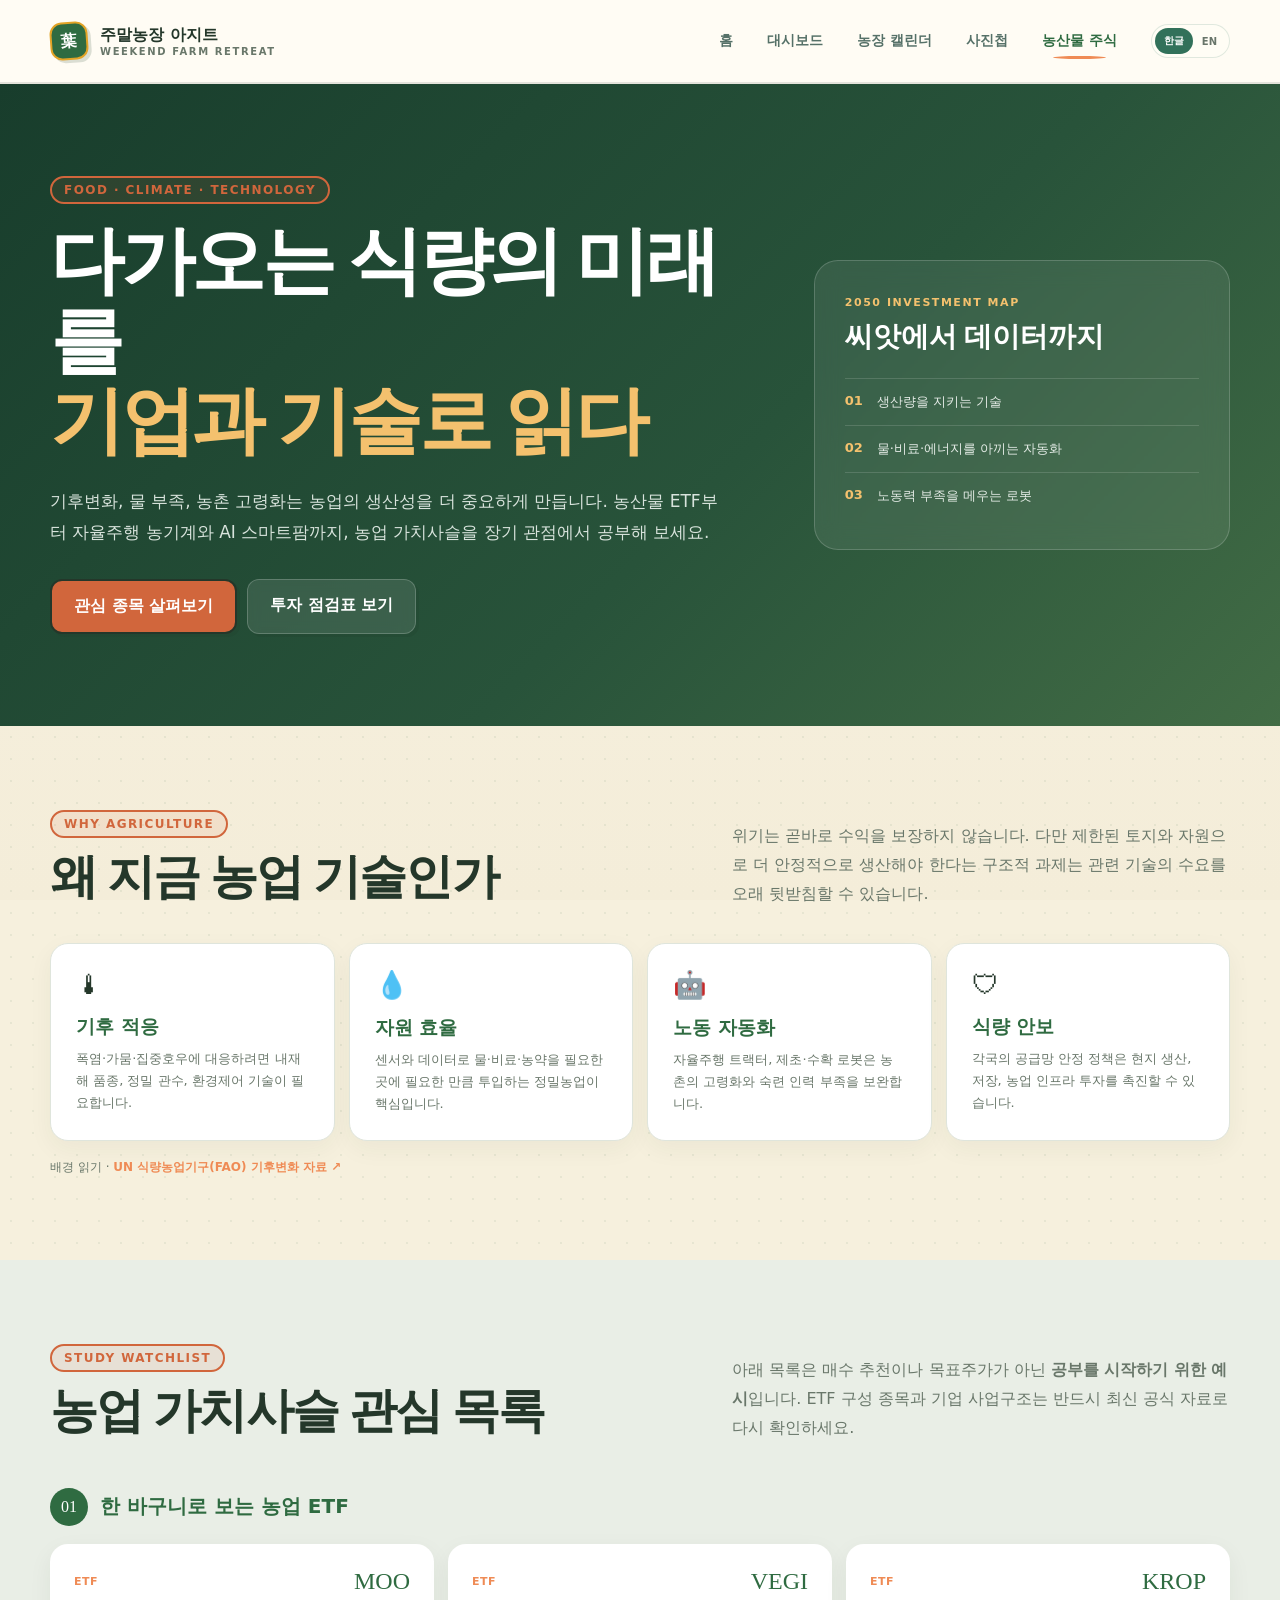
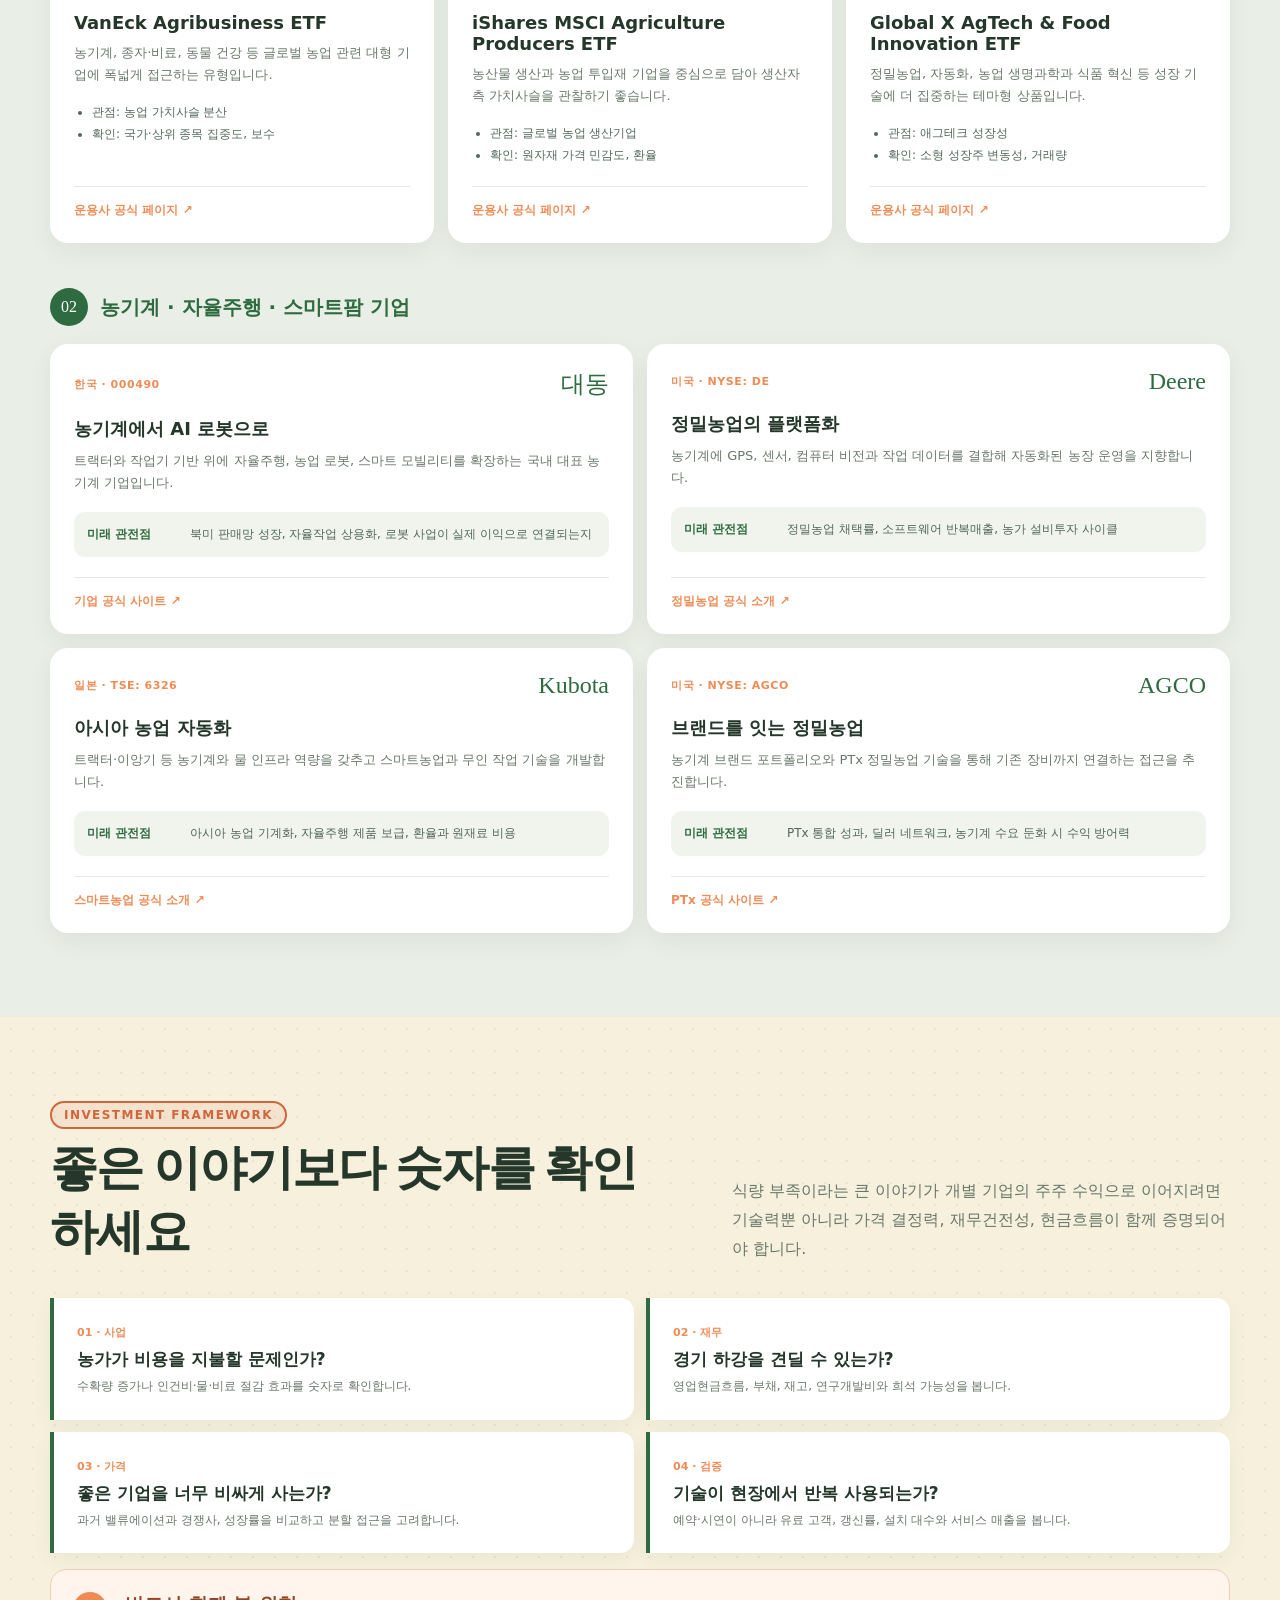
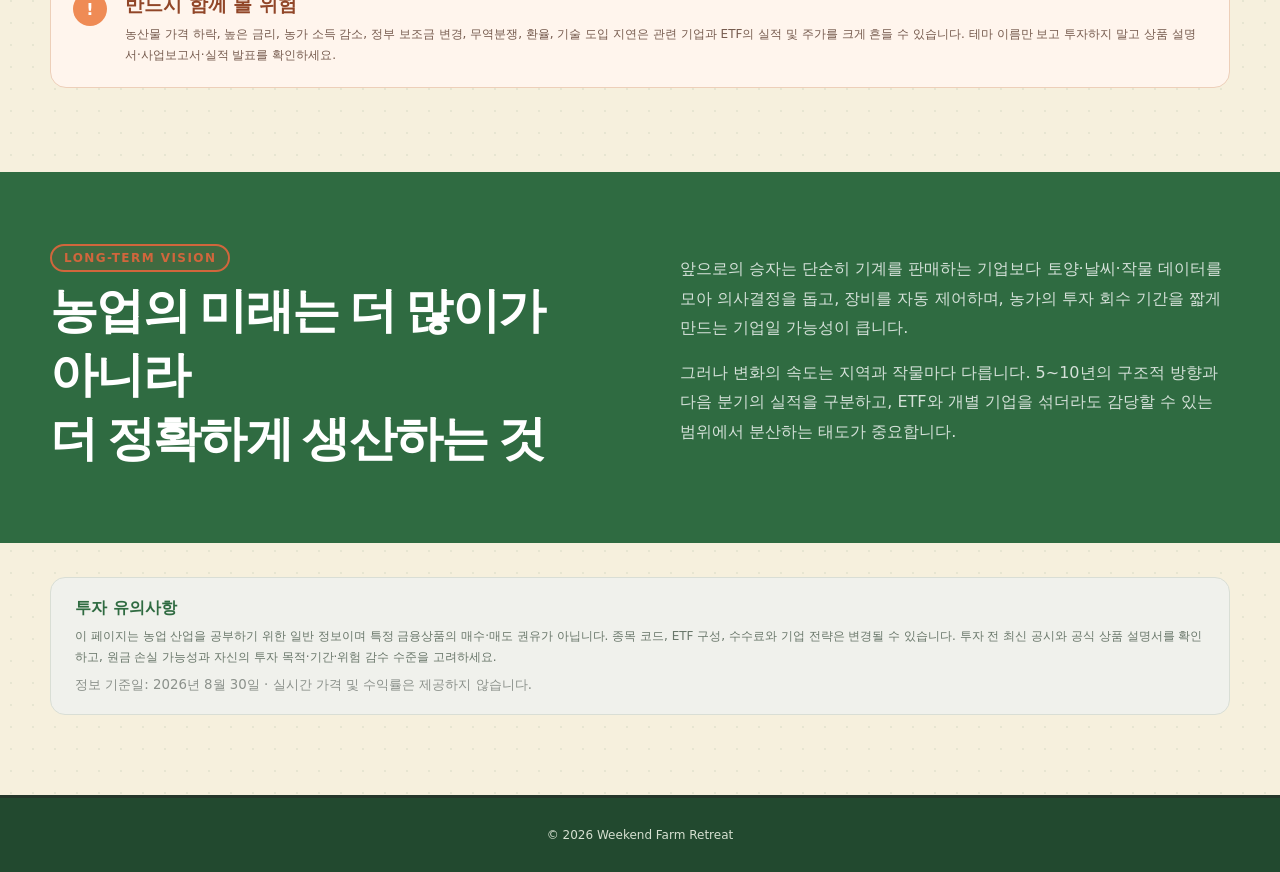
==== docs/agri-stocks.html @ 92da1fcd "Add agricultural investment guide" ====
<!doctype html>
<html lang="ko">
<head>
  <meta charset="utf-8">
  <meta name="viewport" content="width=device-width, initial-scale=1">
  <title>농산물 주식 | 주말농장 아지트</title>
  <meta name="description" content="기후위기와 식량안보 시대의 농업 ETF, 농기계, AI 스마트팜 기업을 공부하는 장기 투자 안내서">
  <link rel="stylesheet" href="styles.css">
</head>
<body>
  <header class="site-header">
    <nav class="nav shell" aria-label="주요 메뉴">
      <a class="brand" href="index.html"><i class="brand-mark">葉</i><span>주말농장 아지트<small>WEEKEND FARM RETREAT</small></span></a>
      <div class="links">
        <a href="index.html" data-i18n="home">홈</a>
        <a href="dashboard.html" data-i18n="dashboard">대시보드</a>
        <a href="calendar.html" data-i18n="calendar">농장 캘린더</a>
        <a href="gallery.html" data-i18n="gallery">사진첩</a>
        <a class="active" href="agri-stocks.html" data-i18n="agriStocks">농산물 주식</a>
        <div class="language-toggle" aria-label="언어 선택"><button type="button" data-lang="ko">한글</button><button type="button" data-lang="en">EN</button></div>
      </div>
    </nav>
  </header>

  <main class="agri-stocks-main">
    <section class="agri-hero">
      <div class="shell agri-hero-grid">
        <div>
          <span class="eyebrow">FOOD · CLIMATE · TECHNOLOGY</span>
          <h1>다가오는 식량의 미래를<br><em>기업과 기술로 읽다</em></h1>
          <p>기후변화, 물 부족, 농촌 고령화는 농업의 생산성을 더 중요하게 만듭니다. 농산물 ETF부터 자율주행 농기계와 AI 스마트팜까지, 농업 가치사슬을 장기 관점에서 공부해 보세요.</p>
          <div class="agri-hero-actions"><a class="btn btn-primary" href="#watchlist">관심 종목 살펴보기</a><a class="btn btn-secondary" href="#framework">투자 점검표 보기</a></div>
        </div>
        <aside class="agri-thesis" aria-label="농업 투자 핵심 관점">
          <span>2050 INVESTMENT MAP</span>
          <strong>씨앗에서 데이터까지</strong>
          <ol><li><b>01</b> 생산량을 지키는 기술</li><li><b>02</b> 물·비료·에너지를 아끼는 자동화</li><li><b>03</b> 노동력 부족을 메우는 로봇</li></ol>
        </aside>
      </div>
    </section>

    <section class="shell agri-section" aria-labelledby="whyAgri">
      <div class="agri-section-head"><div><span class="eyebrow">WHY AGRICULTURE</span><h2 id="whyAgri">왜 지금 농업 기술인가</h2></div><p>위기는 곧바로 수익을 보장하지 않습니다. 다만 제한된 토지와 자원으로 더 안정적으로 생산해야 한다는 구조적 과제는 관련 기술의 수요를 오래 뒷받침할 수 있습니다.</p></div>
      <div class="agri-driver-grid">
        <article><span>🌡</span><h3>기후 적응</h3><p>폭염·가뭄·집중호우에 대응하려면 내재해 품종, 정밀 관수, 환경제어 기술이 필요합니다.</p></article>
        <article><span>💧</span><h3>자원 효율</h3><p>센서와 데이터로 물·비료·농약을 필요한 곳에 필요한 만큼 투입하는 정밀농업이 핵심입니다.</p></article>
        <article><span>🤖</span><h3>노동 자동화</h3><p>자율주행 트랙터, 제초·수확 로봇은 농촌의 고령화와 숙련 인력 부족을 보완합니다.</p></article>
        <article><span>🛡</span><h3>식량 안보</h3><p>각국의 공급망 안정 정책은 현지 생산, 저장, 농업 인프라 투자를 촉진할 수 있습니다.</p></article>
      </div>
      <p class="agri-source-note">배경 읽기 · <a href="https://www.fao.org/climate-change/en" target="_blank" rel="noopener noreferrer">UN 식량농업기구(FAO) 기후변화 자료 ↗</a></p>
    </section>

    <section id="watchlist" class="agri-watchlist">
      <div class="shell agri-section">
        <div class="agri-section-head"><div><span class="eyebrow">STUDY WATCHLIST</span><h2>농업 가치사슬 관심 목록</h2></div><p>아래 목록은 매수 추천이나 목표주가가 아닌 <b>공부를 시작하기 위한 예시</b>입니다. ETF 구성 종목과 기업 사업구조는 반드시 최신 공식 자료로 다시 확인하세요.</p></div>

        <h3 class="watchlist-label"><span>01</span> 한 바구니로 보는 농업 ETF</h3>
        <div class="investment-grid etf-grid">
          <article class="investment-card">
            <header><span>ETF</span><b>MOO</b></header><h4>VanEck Agribusiness ETF</h4><p>농기계, 종자·비료, 동물 건강 등 글로벌 농업 관련 대형 기업에 폭넓게 접근하는 유형입니다.</p><ul><li>관점: 농업 가치사슬 분산</li><li>확인: 국가·상위 종목 집중도, 보수</li></ul><a href="https://www.vaneck.com/us/en/investments/agribusiness-etf-moo/" target="_blank" rel="noopener noreferrer">운용사 공식 페이지 ↗</a>
          </article>
          <article class="investment-card">
            <header><span>ETF</span><b>VEGI</b></header><h4>iShares MSCI Agriculture Producers ETF</h4><p>농산물 생산과 농업 투입재 기업을 중심으로 담아 생산자 측 가치사슬을 관찰하기 좋습니다.</p><ul><li>관점: 글로벌 농업 생산기업</li><li>확인: 원자재 가격 민감도, 환율</li></ul><a href="https://www.ishares.com/us/products/239762/ishares-msci-global-agriculture-producers-etf" target="_blank" rel="noopener noreferrer">운용사 공식 페이지 ↗</a>
          </article>
          <article class="investment-card">
            <header><span>ETF</span><b>KROP</b></header><h4>Global X AgTech &amp; Food Innovation ETF</h4><p>정밀농업, 자동화, 농업 생명과학과 식품 혁신 등 성장 기술에 더 집중하는 테마형 상품입니다.</p><ul><li>관점: 애그테크 성장성</li><li>확인: 소형 성장주 변동성, 거래량</li></ul><a href="https://www.globalxetfs.com/funds/krop" target="_blank" rel="noopener noreferrer">운용사 공식 페이지 ↗</a>
          </article>
        </div>

        <h3 class="watchlist-label"><span>02</span> 농기계 · 자율주행 · 스마트팜 기업</h3>
        <div class="investment-grid company-grid">
          <article class="investment-card company"><header><span>한국 · 000490</span><b>대동</b></header><h4>농기계에서 AI 로봇으로</h4><p>트랙터와 작업기 기반 위에 자율주행, 농업 로봇, 스마트 모빌리티를 확장하는 국내 대표 농기계 기업입니다.</p><div class="vision"><b>미래 관전점</b><span>북미 판매망 성장, 자율작업 상용화, 로봇 사업이 실제 이익으로 연결되는지</span></div><a href="https://en.daedong.co.kr/" target="_blank" rel="noopener noreferrer">기업 공식 사이트 ↗</a></article>
          <article class="investment-card company"><header><span>미국 · NYSE: DE</span><b>Deere</b></header><h4>정밀농업의 플랫폼화</h4><p>농기계에 GPS, 센서, 컴퓨터 비전과 작업 데이터를 결합해 자동화된 농장 운영을 지향합니다.</p><div class="vision"><b>미래 관전점</b><span>정밀농업 채택률, 소프트웨어 반복매출, 농가 설비투자 사이클</span></div><a href="https://www.deere.com/en/technology-products/precision-ag-technology/" target="_blank" rel="noopener noreferrer">정밀농업 공식 소개 ↗</a></article>
          <article class="investment-card company"><header><span>일본 · TSE: 6326</span><b>Kubota</b></header><h4>아시아 농업 자동화</h4><p>트랙터·이앙기 등 농기계와 물 인프라 역량을 갖추고 스마트농업과 무인 작업 기술을 개발합니다.</p><div class="vision"><b>미래 관전점</b><span>아시아 농업 기계화, 자율주행 제품 보급, 환율과 원재료 비용</span></div><a href="https://www.kubota.com/innovation/smartagri/" target="_blank" rel="noopener noreferrer">스마트농업 공식 소개 ↗</a></article>
          <article class="investment-card company"><header><span>미국 · NYSE: AGCO</span><b>AGCO</b></header><h4>브랜드를 잇는 정밀농업</h4><p>농기계 브랜드 포트폴리오와 PTx 정밀농업 기술을 통해 기존 장비까지 연결하는 접근을 추진합니다.</p><div class="vision"><b>미래 관전점</b><span>PTx 통합 성과, 딜러 네트워크, 농기계 수요 둔화 시 수익 방어력</span></div><a href="https://www.ptxtrimble.com/" target="_blank" rel="noopener noreferrer">PTx 공식 사이트 ↗</a></article>
        </div>
      </div>
    </section>

    <section id="framework" class="shell agri-section">
      <div class="agri-section-head"><div><span class="eyebrow">INVESTMENT FRAMEWORK</span><h2>좋은 이야기보다 숫자를 확인하세요</h2></div><p>식량 부족이라는 큰 이야기가 개별 기업의 주주 수익으로 이어지려면 기술력뿐 아니라 가격 결정력, 재무건전성, 현금흐름이 함께 증명되어야 합니다.</p></div>
      <div class="agri-checklist">
        <article><b>01 · 사업</b><h3>농가가 비용을 지불할 문제인가?</h3><p>수확량 증가나 인건비·물·비료 절감 효과를 숫자로 확인합니다.</p></article>
        <article><b>02 · 재무</b><h3>경기 하강을 견딜 수 있는가?</h3><p>영업현금흐름, 부채, 재고, 연구개발비와 희석 가능성을 봅니다.</p></article>
        <article><b>03 · 가격</b><h3>좋은 기업을 너무 비싸게 사는가?</h3><p>과거 밸류에이션과 경쟁사, 성장률을 비교하고 분할 접근을 고려합니다.</p></article>
        <article><b>04 · 검증</b><h3>기술이 현장에서 반복 사용되는가?</h3><p>예약·시연이 아니라 유료 고객, 갱신률, 설치 대수와 서비스 매출을 봅니다.</p></article>
      </div>
      <div class="risk-panel"><span>!</span><div><h3>반드시 함께 볼 위험</h3><p>농산물 가격 하락, 높은 금리, 농가 소득 감소, 정부 보조금 변경, 무역분쟁, 환율, 기술 도입 지연은 관련 기업과 ETF의 실적 및 주가를 크게 흔들 수 있습니다. 테마 이름만 보고 투자하지 말고 상품 설명서·사업보고서·실적 발표를 확인하세요.</p></div></div>
    </section>

    <section class="agri-outlook">
      <div class="shell agri-outlook-grid"><div><span class="eyebrow">LONG-TERM VISION</span><h2>농업의 미래는 더 많이가 아니라<br>더 정확하게 생산하는 것</h2></div><div><p>앞으로의 승자는 단순히 기계를 판매하는 기업보다 토양·날씨·작물 데이터를 모아 의사결정을 돕고, 장비를 자동 제어하며, 농가의 투자 회수 기간을 짧게 만드는 기업일 가능성이 큽니다.</p><p>그러나 변화의 속도는 지역과 작물마다 다릅니다. 5~10년의 구조적 방향과 다음 분기의 실적을 구분하고, ETF와 개별 기업을 섞더라도 감당할 수 있는 범위에서 분산하는 태도가 중요합니다.</p></div></div>
    </section>

    <aside class="shell investment-disclaimer"><b>투자 유의사항</b><p>이 페이지는 농업 산업을 공부하기 위한 일반 정보이며 특정 금융상품의 매수·매도 권유가 아닙니다. 종목 코드, ETF 구성, 수수료와 기업 전략은 변경될 수 있습니다. 투자 전 최신 공시와 공식 상품 설명서를 확인하고, 원금 손실 가능성과 자신의 투자 목적·기간·위험 감수 수준을 고려하세요.</p><small>정보 기준일: 2026년 8월 30일 · 실시간 가격 및 수익률은 제공하지 않습니다.</small></aside>
  </main>

  <footer><div class="shell">© 2026 Weekend Farm Retreat</div></footer>
  <script src="i18n.js"></script>
</body>
</html>
---- docs/styles.css ----
:root{--green:#284f3d;--leaf:#6f8f54;--cream:#f4f0e5;--ink:#223129;--muted:#66736c;--orange:#e87937;--white:#fff;--shadow:0 18px 45px rgba(31,54,42,.12)}
*{box-sizing:border-box}html{scroll-behavior:smooth}body{margin:0;background:var(--cream);color:var(--ink);font-family:Pretendard,"Noto Sans KR",system-ui,sans-serif}a{color:inherit;text-decoration:none}button,input{font:inherit}.shell{width:min(1180px,calc(100% - 40px));margin:auto}.site-header{position:sticky;top:0;z-index:20;background:rgba(244,240,229,.92);backdrop-filter:blur(14px);border-bottom:1px solid rgba(40,79,61,.12)}.nav{height:78px;display:flex;align-items:center;justify-content:space-between}.brand{display:flex;gap:12px;align-items:center;font-weight:800}.brand-mark{width:38px;height:38px;display:grid;place-items:center;background:var(--green);color:white;border-radius:50% 50% 44% 56%;transform:rotate(-8deg)}.brand span small{display:block;color:var(--muted);font-size:10px;letter-spacing:.16em}.links{display:flex;align-items:center;gap:34px}.links a{font-size:14px;font-weight:700;color:var(--muted)}.links a.active,.links a:hover{color:var(--green)}.nav-cta{background:var(--green)!important;color:white!important;padding:11px 18px;border-radius:30px}.hero{min-height:680px;display:grid;grid-template-columns:1.05fr .95fr;align-items:center;gap:60px;padding:74px 0 86px}.eyebrow{font-size:12px;letter-spacing:.2em;font-weight:800;color:var(--orange);text-transform:uppercase}.hero h1{font-family:Georgia,"Noto Serif KR",serif;font-size:clamp(56px,7vw,92px);line-height:.98;letter-spacing:-.055em;margin:23px 0 28px}.hero h1 em{display:block;color:var(--leaf);font-style:italic}.hero-copy{font-size:17px;line-height:1.8;color:var(--muted);max-width:490px}.actions{display:flex;gap:12px;margin-top:34px}.btn{border:0;border-radius:99px;padding:15px 22px;font-weight:800;cursor:pointer}.btn-primary{background:var(--orange);color:white}.btn-secondary{background:white;color:var(--green)}.hero-visual{position:relative;min-height:520px}.hero-photo{position:absolute;inset:0 0 45px 45px;border-radius:180px 180px 24px 24px;background:linear-gradient(170deg,rgba(27,72,45,.05),rgba(27,72,45,.35)),url('텃밭작물재배캘린더.jpg') center/cover;box-shadow:var(--shadow)}.hero-card{position:absolute;left:0;bottom:0;background:white;border-radius:16px;padding:20px 24px;box-shadow:var(--shadow);display:flex;gap:16px;align-items:center}.hero-card b{display:block;font-family:Georgia,serif;font-size:32px;color:var(--green)}.hero-card span{font-size:12px;color:var(--muted)}.features{background:var(--green);color:white;padding:72px 0}.section-head{display:flex;justify-content:space-between;align-items:end;margin-bottom:35px}.section-head h2,.page-title{font-family:Georgia,"Noto Serif KR",serif;font-size:42px;margin:8px 0}.section-head p{max-width:440px;color:#d5dfd8;line-height:1.7}.feature-grid{display:grid;grid-template-columns:repeat(3,1fr);gap:16px}.feature{min-height:220px;padding:28px;background:rgba(255,255,255,.08);border:1px solid rgba(255,255,255,.13);border-radius:20px}.feature .num{color:#acc3a8;font-size:12px}.feature h3{font-size:22px;margin:42px 0 8px}.feature p{color:#cfdbd3;line-height:1.7;font-size:14px}.page-main{padding:70px 0 100px}.page-intro{display:flex;justify-content:space-between;gap:30px;align-items:end;margin-bottom:42px}.page-intro p{color:var(--muted);max-width:510px;line-height:1.7}.search{background:white;padding:14px 18px;border-radius:14px;display:flex;gap:10px;min-width:310px;box-shadow:0 8px 30px rgba(31,54,42,.06)}.search input{border:0;outline:0;width:100%;background:transparent}.calendar-wrap{overflow-x:auto;background:white;border-radius:20px;padding:20px;box-shadow:var(--shadow)}.calendar{min-width:1020px;display:grid;grid-template-columns:88px 150px repeat(12,1fr);gap:3px}.cell{min-height:47px;padding:8px;font-size:12px;background:#f0f2eb;border-radius:4px;display:flex;align-items:center;justify-content:center}.month{background:var(--green);color:white;font-weight:800}.crop-name{justify-content:flex-start;font-weight:800;background:#e5eadf}.crop-category{font-weight:800;background:#edf0e8;color:#496053}.crop-category.fruit{background:#faead8;color:#9b5c32}.season{background:#d8e4c8;color:#38503a;font-weight:700}.season.plant{box-shadow:inset 0 -4px #75a66d}.season.harvest{box-shadow:inset 0 -4px var(--orange)}.is-hidden{display:none!important}.legend{display:flex;gap:20px;margin:0 0 16px;font-size:13px;color:var(--muted)}.dot{display:inline-block;width:9px;height:9px;border-radius:50%;margin-right:6px}.dot.green{background:#75a66d}.dot.orange{background:var(--orange)}.tabs{display:flex;gap:8px;flex-wrap:wrap;margin-bottom:30px}.tab{padding:11px 18px;border-radius:99px;background:#e4e7dd;color:var(--muted);font-weight:750;font-size:14px}.tab.active{background:var(--green);color:white}.upload-panel{background:var(--green);color:white;border-radius:22px;padding:34px;display:grid;grid-template-columns:1fr auto;align-items:center;gap:20px;margin-bottom:34px}.upload-panel h2{margin:0 0 8px}.upload-panel p{margin:0;color:#cedbd2}.year-field{display:flex;align-items:center;gap:8px;font-size:13px}.year-field input{width:82px;border:0;border-radius:8px;padding:9px}.file-label{background:var(--orange);padding:14px 20px;border-radius:99px;font-weight:800;cursor:pointer}.file-label input{display:none}.gallery-grid{display:grid;grid-template-columns:repeat(3,1fr);gap:18px}.photo-card{background:white;border-radius:18px;overflow:hidden;box-shadow:0 10px 25px rgba(31,54,42,.08)}.photo-card img{width:100%;aspect-ratio:4/3;object-fit:cover;display:block}.photo-info{padding:16px}.photo-info input{border:0;border-bottom:1px solid #ddd;width:100%;font-weight:800;padding:5px 0;background:transparent}.photo-meta{display:flex;justify-content:space-between;align-items:center;margin-top:12px;color:var(--muted);font-size:12px}.delete{border:0;background:#f6dfd5;color:#a34424;border-radius:8px;padding:6px 9px;cursor:pointer}.empty{grid-column:1/-1;border:2px dashed #cbd2c4;border-radius:20px;padding:70px;text-align:center;color:var(--muted)}footer{padding:30px 0;border-top:1px solid rgba(40,79,61,.13);font-size:12px;color:var(--muted)}
@media(max-width:800px){.links{gap:14px}.links a{font-size:12px}.nav-cta{display:none}.hero{grid-template-columns:1fr;padding-top:45px}.hero-visual{min-height:440px}.feature-grid,.gallery-grid{grid-template-columns:1fr}.page-intro{display:block}.search{margin-top:24px;min-width:0}.upload-panel{grid-template-columns:1fr}.section-head{display:block}.hero h1{font-size:58px}}

/* Storybook theme — warm, hand-painted countryside atmosphere */
:root {
  --green: #355b44;
  --leaf: #65865c;
  --cream: #f8f0d9;
  --ink: #294036;
  --muted: #68756a;
  --orange: #c9603d;
  --paper: #fffaf0;
}

body {
  background-color: var(--cream);
  background-image: radial-gradient(rgba(77, 91, 59, .07) .7px, transparent .7px);
  background-size: 8px 8px;
}

.site-header {
  background: rgba(248, 240, 217, .88);
  border-bottom-color: rgba(53, 91, 68, .1);
}

.brand-mark {
  background: #597b52;
  border: 2px solid #f1d989;
  box-shadow: 2px 3px 0 #294c39;
  font-style: normal;
}

.nav-cta,
.btn {
  box-shadow: 3px 4px 0 rgba(50, 68, 51, .18);
}

.storybook-hero {
  position: relative;
  overflow: hidden;
  background: linear-gradient(180deg, #e8f2e8 0%, #f6edce 76%, #d4d19b 100%);
}

.storybook-hero::before {
  content: "";
  position: absolute;
  inset: 0;
  opacity: .18;
  pointer-events: none;
  background-image: repeating-linear-gradient(8deg, transparent 0 8px, rgba(255,255,255,.5) 9px 10px);
}

.storybook-hero .hero {
  min-height: 715px;
  padding: 55px 0 90px;
}

.hero-copy-wrap {
  position: relative;
  z-index: 2;
}

.hero h1 {
  margin-top: 18px;
  font-family: "Nanum Myeongjo", "Noto Serif KR", Georgia, serif;
  font-size: clamp(50px, 5.7vw, 78px);
  line-height: 1.13;
  letter-spacing: -.06em;
  text-shadow: 1px 2px 0 rgba(255, 255, 255, .8);
}

.hero h1 em {
  display: inline-block;
  position: relative;
  color: #527451;
}

.hero h1 em::after {
  content: "";
  position: absolute;
  left: 2%; right: 0; bottom: -8px;
  height: 9px;
  background: url("data:image/svg+xml,%3Csvg xmlns='http://www.w3.org/2000/svg' viewBox='0 0 200 10'%3E%3Cpath d='M2 7Q50 1 92 6t106-2' fill='none' stroke='%23d4a84f' stroke-width='3' stroke-linecap='round'/%3E%3C/svg%3E") center/100% 100% no-repeat;
}

.hero-copy { max-width: 535px; }
.hero-note { margin-top: 28px; color: #788070; font-size: 13px; }
.hero-note span { color: #c59039; margin-right: 6px; }

.btn-primary { background: #be5939; }
.btn-primary:hover { transform: translateY(-2px); box-shadow: 4px 7px 0 rgba(50,68,51,.15); }
.btn-secondary { border: 1px solid rgba(53,91,68,.16); background: rgba(255,250,240,.82); }

.farm-scene {
  width: 100%;
  height: auto;
  overflow: visible;
  filter: drop-shadow(0 22px 28px rgba(52, 74, 49, .2));
}

.hero-visual {
  display: grid;
  align-items: center;
  min-height: 570px;
}

.floating-card {
  position: absolute;
  display: flex;
  align-items: center;
  gap: 12px;
  padding: 14px 18px;
  border: 1px solid rgba(75, 91, 61, .13);
  border-radius: 15px;
  background: rgba(255, 250, 235, .94);
  box-shadow: 5px 7px 0 rgba(47, 75, 55, .13);
  transform: rotate(-2deg);
}

.weather-card { top: 65px; left: 0; }
.weather-card > span { font-size: 27px; color: #d89d32; }
.floating-card small { display: block; color: var(--muted); font-size: 10px; }
.floating-card strong { display: block; font-family: Georgia, serif; }

.cloud {
  position: absolute;
  width: 130px;
  height: 35px;
  border-radius: 50%;
  background: rgba(255,255,255,.5);
  filter: blur(3px);
}
.cloud::before, .cloud::after { content: ""; position: absolute; background: inherit; border-radius: 50%; }
.cloud::before { width: 55px; height: 55px; left: 25px; bottom: 0; }
.cloud::after { width: 70px; height: 55px; right: 12px; bottom: 0; }
.cloud-one { left: 7%; top: 110px; animation: drift 12s ease-in-out infinite alternate; }
.cloud-two { right: 4%; top: 175px; transform: scale(.7); animation: drift 15s ease-in-out infinite alternate-reverse; }
@keyframes drift { to { translate: 32px 4px; } }

.grass-edge {
  position: absolute;
  right: 0; bottom: -1px; left: 0;
  height: 35px;
  background: #355b44;
  clip-path: polygon(0 75%,2% 45%,3% 80%,5% 30%,6% 78%,8% 55%,10% 82%,12% 34%,13% 76%,15% 50%,17% 80%,19% 25%,20% 76%,22% 45%,24% 80%,26% 35%,27% 78%,29% 50%,31% 82%,33% 35%,35% 75%,37% 44%,39% 80%,41% 30%,43% 76%,45% 50%,47% 80%,49% 34%,51% 78%,53% 44%,55% 82%,57% 30%,59% 77%,61% 50%,63% 80%,65% 38%,67% 76%,69% 45%,71% 81%,73% 30%,75% 78%,77% 45%,79% 80%,81% 35%,83% 75%,85% 50%,87% 81%,89% 28%,91% 77%,93% 48%,95% 80%,97% 36%,100% 76%,100% 100%,0 100%);
}

.features {
  padding: 90px 0 105px;
  background: #355b44;
  background-image: radial-gradient(rgba(255,255,255,.035) 1px, transparent 1px);
  background-size: 9px 9px;
}

.section-head h2 { font-family: "Noto Serif KR", Georgia, serif; }
.feature-grid { gap: 22px; }
.feature {
  min-height: 285px;
  padding: 30px;
  border: 0;
  border-radius: 35px 12px 32px 15px;
  color: var(--ink);
  background: #f1e6c8;
  box-shadow: 7px 9px 0 rgba(25, 47, 35, .42);
  transform: rotate(-.6deg);
  transition: transform .25s ease;
}
.feature:nth-child(2) { transform: rotate(.8deg); background: #d7dfc1; }
.feature:nth-child(3) { background: #ecd1ac; }
.feature:hover { transform: translateY(-7px) rotate(0); }
.feature-icon { display: grid; place-items: center; width: 48px; height: 48px; border-radius: 50%; background: rgba(76,105,72,.13); color: #527451; font-size: 24px; }
.feature small { display: block; margin-top: 20px; color: #8a7962; font-size: 9px; letter-spacing: .18em; font-weight: 800; }
.feature h3 { margin: 10px 0; font-family: Georgia, "Noto Serif KR", serif; color: #354f3d; }
.feature p { color: #687064; }
.feature b { display: block; margin-top: 22px; color: #a34d35; font-size: 12px; }

footer { background: #2b4b3a; color: #c9d4c5; border: 0; text-align: center; }

@media (max-width: 800px) {
  .storybook-hero .hero { padding-top: 60px; }
  .hero h1 { font-size: 49px; }
  .hero-visual { min-height: 430px; }
  .weather-card { top: 20px; }
  .links { gap: 11px; }
}

@media (prefers-reduced-motion: reduce) {
  .cloud { animation: none; }
  * { scroll-behavior: auto !important; }
}

/* GitHub-backed photo archive */
.admin-open {
  border: 0;
  border-radius: 99px;
  padding: 10px 15px;
  background: #355b44;
  color: white;
  font: inherit;
  font-size: 12px;
  font-weight: 800;
  cursor: pointer;
}

.language-toggle {
  display: inline-flex;
  flex: 0 0 auto;
  padding: 3px;
  border: 1px solid rgba(53, 91, 68, .2);
  border-radius: 99px;
  background: rgba(255, 250, 240, .72);
}
.language-toggle button {
  border: 0;
  border-radius: 99px;
  padding: 6px 9px;
  background: transparent;
  color: #68756a;
  font-size: 10px;
  font-weight: 800;
  cursor: pointer;
}
.language-toggle button.active { background: #355b44; color: white; }

.repo-banner {
  display: flex;
  align-items: center;
  gap: 18px;
  margin-bottom: 32px;
  padding: 23px 28px;
  border-radius: 20px;
  background: #355b44;
  color: white;
  box-shadow: var(--shadow);
}
.repo-banner > span { font-size: 36px; color: #f1d989; }
.repo-banner h2, .repo-banner p { margin: 0; }
.repo-banner p { margin-top: 4px; color: #d5dfd8; font-size: 13px; }
.repo-banner button { margin-left: auto; border: 0; border-radius: 99px; padding: 12px 17px; background: #c9603d; color: white; font-weight: 800; cursor: pointer; }
.photo-info strong { display: block; overflow: hidden; text-overflow: ellipsis; white-space: nowrap; }
.gallery-controls { display: flex; align-items: center; justify-content: space-between; gap: 16px; margin: 0 0 22px; padding: 12px 16px; border-radius: 14px; background: rgba(255,250,240,.8); }
.gallery-filters { display: flex; align-items: center; gap: 18px; }
.gallery-controls label { display: flex; align-items: center; gap: 9px; color: var(--muted); font-size: 12px; font-weight: 750; }
.gallery-controls select { border: 1px solid #ccd2c5; border-radius: 9px; padding: 7px 28px 7px 10px; background: white; color: var(--ink); }
.year-filter { position: relative; color: var(--muted); font-size: 12px; font-weight: 750; }
.year-filter summary { min-width: 100px; padding: 8px 10px; border: 1px solid #ccd2c5; border-radius: 9px; background: white; color: var(--ink); cursor: pointer; list-style-position: inside; }
.year-filter fieldset { position: absolute; z-index: 5; top: calc(100% + 6px); left: 0; display: grid; min-width: 130px; gap: 9px; margin: 0; padding: 12px; border: 1px solid #ccd2c5; border-radius: 10px; background: white; box-shadow: 0 8px 24px rgba(31,54,42,.14); }
.year-filter fieldset label { justify-content: flex-start; cursor: pointer; }
.year-filter input { margin: 0; accent-color: var(--green); }
.gallery-pagination { display: flex; align-items: center; gap: 10px; color: var(--muted); font-size: 12px; }
.gallery-pagination button { border: 0; border-radius: 9px; padding: 8px 12px; background: #dce6d4; color: #355b44; font-weight: 800; cursor: pointer; }
.gallery-pagination button:disabled { opacity: .38; cursor: not-allowed; }

.admin-overlay {
  position: fixed;
  z-index: 100;
  inset: 0;
  display: grid;
  place-items: center;
  padding: 24px;
  background: rgba(24, 43, 33, .68);
  backdrop-filter: blur(8px);
}
.admin-overlay[hidden] { display: none; }
.admin-dialog { width: min(820px, 100%); max-height: 90vh; overflow: auto; border-radius: 24px; background: #f8f0d9; box-shadow: 0 30px 90px rgba(0,0,0,.35); }
.admin-dialog > header { position: sticky; top: 0; z-index: 2; display: flex; align-items: center; justify-content: space-between; padding: 22px 28px; border-bottom: 1px solid rgba(53,91,68,.15); background: rgba(248,240,217,.95); }
.admin-dialog h2 { margin: 4px 0 0; }
.admin-dialog > header button { border: 0; background: none; color: #355b44; font-size: 34px; cursor: pointer; }
.admin-content { display: grid; gap: 18px; padding: 26px; }
.admin-card { padding: 23px; border: 1px solid rgba(53,91,68,.13); border-radius: 18px; background: #fffaf0; }
.admin-card h3 { margin-top: 0; }
.connection-badge { display: inline-block; margin-left: 10px; padding: 4px 9px; border-radius: 99px; background: #dcebd7; color: #28703d; font-size: 11px; font-weight: 900; vertical-align: middle; }
.connection-badge[hidden] { display: none; }
.admin-card p { color: var(--muted); font-size: 13px; line-height: 1.65; }
.admin-card code { color: #a44e35; }
.admin-row { display: flex; align-items: center; gap: 9px; flex-wrap: wrap; }
.admin-row > input, .admin-row select { min-width: 130px; flex: 1; border: 1px solid #ccd2c5; border-radius: 10px; padding: 12px; background: white; }
.admin-row .btn { padding: 12px 15px; }
.file-picker input { display: none; }
.admin-status { min-height: 20px; margin-bottom: 0 !important; color: #4d7351 !important; font-weight: 700; }
.admin-status.error { color: #ad412c !important; }
.upload-progress { width: 100%; height: 13px; margin-top: 15px; overflow: hidden; border: 0; border-radius: 99px; background: #e2e5d8; accent-color: #598052; }
.upload-progress::-webkit-progress-bar { border-radius: 99px; background: #e2e5d8; }
.upload-progress::-webkit-progress-value { border-radius: 99px; background: linear-gradient(90deg, #6d945f, #c3a552); transition: width .2s ease; }
.upload-progress::-moz-progress-bar { border-radius: 99px; background: linear-gradient(90deg, #6d945f, #c3a552); }
.upload-progress-text { min-height: 20px; margin: 7px 0 0 !important; color: #4d7351 !important; font-weight: 800; }
.upload-progress-text.error { color: #ad412c !important; }
.repo-photo-list { display: grid; gap: 9px; margin: 20px 0 0; padding: 0; list-style: none; }
.repo-photo-list li { display: grid; grid-template-columns: 55px minmax(0,1fr) auto; align-items: center; gap: 12px; padding: 9px; border-radius: 12px; background: #f2ecdd; }
.repo-photo-list img { width: 55px; height: 45px; border-radius: 8px; object-fit: cover; }
.repo-photo-list span { overflow: hidden; color: #4d5f53; font-size: 12px; text-overflow: ellipsis; white-space: nowrap; }
.repo-photo-list div { display: flex; gap: 5px; }
.repo-photo-list button { border: 0; border-radius: 7px; padding: 6px 8px; background: #dce6d4; color: #355b44; font-size: 11px; cursor: pointer; }
.repo-photo-list button.danger { background: #f2d9d0; color: #a33d2d; }
.repo-photo-list .repo-list-loading { display: block; color: var(--muted); font-size: 12px; text-align: center; }

@media (max-width: 700px) {
  .admin-open { display: none; }
  .repo-banner { align-items: flex-start; flex-wrap: wrap; }
  .repo-banner button { width: 100%; margin-left: 0; }
  .repo-photo-list li { grid-template-columns: 45px minmax(0,1fr); }
  .repo-photo-list div { grid-column: 1 / -1; }
  .language-toggle button { padding: 5px 7px; }
  .gallery-controls { align-items: stretch; flex-direction: column; }
  .gallery-filters { align-items: flex-start; flex-wrap: wrap; }
  .gallery-pagination { justify-content: space-between; }
}
.legend b { font-weight: 500; }
.crop-heading { gap: 6px; }
.crop-name { gap: 8px; }
.crop-icon { display: inline-grid; flex: 0 0 27px; width: 27px; height: 27px; place-items: center; border: 1px solid rgba(68,96,64,.12); border-radius: 9px; background: rgba(255,255,255,.72); font-size: 17px; line-height: 1; box-shadow: 0 2px 4px rgba(45,72,52,.08); }
.crop-category.fruitTree { background: #f3e5c8; color: #806127; }.crop-category.flower { background: #f7e1eb; color: #9a4e71; }.crop-category.tree { background: #dfe9dc; color: #3c6745; }.crop-category.special { background: #e7e1f1; color: #695181; }
.crop-filters { display: grid; gap: 10px; min-width: 310px; }
.category-filter { display: flex; align-items: center; gap: 10px; color: var(--muted); font-size: 13px; font-weight: 800; }
.category-filter select { flex: 1; border: 1px solid rgba(53,91,68,.18); border-radius: 12px; padding: 11px 34px 11px 12px; background: white; color: var(--ink); font: inherit; cursor: pointer; box-shadow: 0 8px 30px rgba(31,54,42,.06); }
.calendar > .month { position: sticky; top: 0; z-index: 8; box-shadow: 0 5px 10px rgba(31,54,42,.12); }
@media(min-width:1021px) { .calendar-wrap { overflow: visible; } .calendar > .month { top: 82px; } }
@media(max-width:1020px) { .calendar-wrap { max-height: calc(100vh - 100px); overflow: auto; } }
@media(max-width:800px) { .crop-filters { min-width: 0; margin-top: 24px; } .crop-filters .search { margin-top: 0; } }
.farming-glossary { display: grid; grid-template-columns: 220px 1fr; gap: 24px; margin: 0 0 18px; padding: 20px 22px; border: 1px solid rgba(53,91,68,.12); border-radius: 18px; background: rgba(255,250,240,.82); }
.glossary-heading { display: flex; gap: 12px; align-items: flex-start; }
.glossary-heading > span { display: grid; flex: 0 0 38px; width: 38px; height: 38px; place-items: center; border-radius: 12px; background: #dce6d4; color: var(--green); font-size: 20px; }
.glossary-heading h2 { margin: 0; font-size: 17px; }.glossary-heading p { margin: 5px 0 0; color: var(--muted); font-size: 12px; line-height: 1.5; }
.farming-glossary dl { display: grid; grid-template-columns: repeat(2,1fr); gap: 10px; margin: 0; }.farming-glossary dl div { padding: 10px 12px; border-radius: 11px; background: #f0f2eb; }.farming-glossary dt { color: var(--green); font-size: 13px; font-weight: 900; }.farming-glossary dd { margin: 4px 0 0; color: var(--muted); font-size: 12px; line-height: 1.5; }
.dashboard-main { display: grid; gap: 28px; }.dashboard-hero { display: flex; align-items: end; justify-content: space-between; gap: 24px; }.dashboard-hero p { max-width: 590px; color: var(--muted); line-height: 1.7; }.month-badge { min-width: 180px; padding: 18px 22px; border-radius: 18px; background: var(--green); color: white; text-align: center; box-shadow: var(--shadow); }.month-badge small { display: block; color: #d5dfd8; }.month-badge strong { display: block; margin-top: 4px; font-family: Georgia,serif; font-size: 32px; }
.dashboard-stats { display: grid; grid-template-columns: repeat(2,1fr); gap: 14px; }.dashboard-stats article { display: flex; align-items: center; gap: 16px; padding: 22px; border-radius: 18px; background: white; box-shadow: 0 8px 25px rgba(31,54,42,.07); }.dashboard-stats article > span { font-size: 30px; }.dashboard-stats strong { display: block; color: var(--green); font-family: Georgia,serif; font-size: 30px; }.dashboard-stats small { color: var(--muted); }.dashboard-stats .crop-summary { grid-column: 1 / -1; display: grid; grid-template-columns: 150px 1fr; gap: 24px; }.crop-total { display: flex; align-items: center; gap: 16px; padding-right: 24px; border-right: 1px solid #e2e7de; }.crop-total > span { font-size: 30px; }.crop-summary h2 { margin: 0 0 12px; font-size: 17px; }.category-counts { display: grid; grid-template-columns: repeat(6,1fr); gap: 8px; margin: 0; padding: 0; list-style: none; }.category-counts li { display: flex; align-items: center; justify-content: space-between; gap: 8px; padding: 9px 11px; border-radius: 10px; background: #edf2e9; color: #496053; font-size: 12px; font-weight: 800; }.category-counts li.fruit { background: #faead8; color: #9b5c32; }.category-counts li.fruitTree { background: #f3e5c8; color: #806127; }.category-counts li.flower { background: #f7e1eb; color: #9a4e71; }.category-counts li.tree { background: #dfe9dc; color: #3c6745; }.category-counts li.special { background: #e7e1f1; color: #695181; }.category-counts strong { font-size: 20px; }
.task-board,.dashboard-links { padding: 26px; border-radius: 22px; background: white; box-shadow: var(--shadow); }.dashboard-section-heading { display: flex; align-items: end; justify-content: space-between; margin-bottom: 20px; }.dashboard-section-heading h2 { margin: 5px 0 0; }.dashboard-section-heading a { color: var(--orange); font-size: 13px; font-weight: 800; }.temperature-guide { display: flex; gap: 9px; align-items: flex-start; margin: -4px 0 18px; padding: 11px 13px; border-radius: 12px; background: #fff6df; color: #755d29; font-size: 12px; line-height: 1.55; }.temperature-guide > span:first-child { font-size: 16px; }.task-columns { display: grid; grid-template-columns: repeat(3,1fr); gap: 14px; }.task-card { overflow: hidden; border: 1px solid #e0e5dc; border-radius: 16px; }.task-card header { display: flex; gap: 11px; align-items: center; padding: 17px; background: #edf2e9; }.task-card.harvest header { background: #f7e8dc; }.task-card header > span { font-size: 25px; }.task-card h3 { margin: 0; }.task-card header small { color: var(--muted); }.task-card ul { display: flex; flex-wrap: wrap; gap: 8px; min-height: 85px; margin: 0; padding: 16px; list-style: none; align-content: flex-start; }.task-card li { padding: 7px 10px; border-radius: 12px; background: #edf2e9; color: #355b44; font-size: 12px; font-weight: 800; }.task-card li:not(.no-task) { display: grid; gap: 4px; }.task-card.harvest li { background: #f7e8dc; color: #9b4d30; }.task-condition { display: flex; gap: 3px; align-items: center; color: #587161; font-size: 10px; font-weight: 700; }.task-card.harvest .task-condition { color: #9b684f; }.task-condition em { margin-left: 2px; padding: 1px 4px; border-radius: 5px; background: rgba(255,255,255,.75); color: #708078; font-size: 9px; font-style: normal; }.task-storage { margin-top: 3px; padding-top: 7px; border-top: 1px solid rgba(155,77,48,.14); color: #76584a; font-size: 10px; font-weight: 650; line-height: 1.55; }
.task-card.harvest li:not(.no-task) { width: 100%; }.task-card li.no-task { background: transparent; color: var(--muted); font-weight: 500; }
.quick-link-grid { display: grid; grid-template-columns: repeat(2,1fr); gap: 14px; }.quick-link-grid a { display: grid; grid-template-columns: auto 1fr auto; align-items: center; gap: 15px; padding: 20px; border-radius: 15px; background: #f0f2eb; }.quick-link-grid a > span { font-size: 27px; color: var(--green); }.quick-link-grid strong,.quick-link-grid small { display: block; }.quick-link-grid small { margin-top: 4px; color: var(--muted); }.quick-link-grid b { color: var(--orange); font-size: 22px; }
.skill-levels { padding: 82px 0 90px; background: #f4f0e5; }.skill-levels-heading { display: grid; grid-template-columns: 1.1fr .9fr; gap: 48px; align-items: end; margin-bottom: 28px; }.skill-levels-heading h2 { margin: 8px 0 0; font-family: Georgia,"Noto Serif KR",serif; font-size: clamp(32px,4vw,46px); }.skill-levels-heading p { margin: 0; color: var(--muted); line-height: 1.75; }.skill-table-wrap { overflow-x: auto; border-radius: 22px; background: white; box-shadow: var(--shadow); }.skill-table { width: 100%; min-width: 1000px; border-collapse: collapse; table-layout: fixed; }.skill-table caption { position: absolute; width: 1px; height: 1px; overflow: hidden; clip: rect(0 0 0 0); }.skill-table th,.skill-table td { padding: 20px 18px; border-bottom: 1px solid #e2e7de; text-align: left; vertical-align: top; font-size: 13px; line-height: 1.65; }.skill-table thead th { background: var(--green); color: white; font-size: 12px; letter-spacing: .04em; }.skill-table thead th:first-child { width: 125px; }.skill-table thead th:nth-child(2) { width: 160px; }.skill-table tbody th { background: #edf2e9; color: var(--green); text-align: center; }.skill-table tbody tr:last-child th,.skill-table tbody tr:last-child td { border-bottom: 0; }.level-number { display: grid; width: 38px; height: 38px; margin: 0 auto 7px; place-items: center; border-radius: 50%; background: var(--green); color: white; font-family: Georgia,serif; font-size: 22px; }.skill-table tbody th small { display: block; font-weight: 900; }.skill-table tbody tr:hover td { background: #fffaf0; }.skill-table .level-five th { background: #f3dfcc; color: #8e4b2d; }.skill-table .level-five .level-number { background: var(--orange); }.skill-table .level-five td { background: #fff9f2; font-weight: 650; }.skill-levels-notes { display: grid; grid-template-columns: repeat(2,1fr); gap: 14px; margin-top: 18px; }.skill-levels-notes p { display: grid; grid-template-columns: 120px 1fr; gap: 12px; margin: 0; padding: 17px 19px; border: 1px solid rgba(40,79,61,.12); border-radius: 15px; background: rgba(255,255,255,.65); color: var(--muted); font-size: 12px; line-height: 1.65; }.skill-levels-notes strong { color: var(--green); }
@media(max-width:800px) { .skill-levels { padding: 60px 0; }.skill-levels-heading { grid-template-columns: 1fr; gap: 16px; }.skill-table { min-width: 0; }.skill-table thead { position: absolute; width: 1px; height: 1px; overflow: hidden; clip: rect(0 0 0 0); }.skill-table,.skill-table tbody,.skill-table tr,.skill-table th,.skill-table td { display: block; width: 100%; }.skill-table tbody tr { padding: 16px; border-bottom: 8px solid #f4f0e5; }.skill-table tbody th { margin-bottom: 6px; border: 0; border-radius: 12px; }.skill-table td { display: grid; grid-template-columns: 105px 1fr; gap: 12px; padding: 10px 4px; }.skill-table td::before { content: attr(data-label); color: var(--green); font-size: 11px; font-weight: 900; }.skill-levels-notes { grid-template-columns: 1fr; }.skill-levels-notes p { grid-template-columns: 1fr; gap: 5px; } }
@media(max-width:800px) { .farming-glossary { grid-template-columns: 1fr; }.farming-glossary dl,.dashboard-stats,.task-columns,.quick-link-grid { grid-template-columns: 1fr; }.dashboard-stats .crop-summary { grid-template-columns: 1fr; }.crop-total { padding: 0 0 16px; border-right: 0; border-bottom: 1px solid #e2e7de; }.category-counts { grid-template-columns: repeat(2,1fr); }.dashboard-hero { align-items: stretch; flex-direction: column; }.month-badge { width: 100%; }.dashboard-section-heading { align-items: flex-start; gap: 12px; flex-direction: column; } }
@media(max-width:600px) { .nav { height: auto; min-height: 70px; gap: 8px; padding: 9px 0; }.brand > span:not(.brand-mark) { display: none; }.links { flex: 1; justify-content: flex-end; gap: 7px; }.links a { font-size: 11px; white-space: nowrap; }.language-toggle { margin-left: 2px; } }

/* =====================================================================
   WATERCOLOR THEME (수채화풍) — translucent washes on hand-made paper.
   Layered on top of the storybook theme so the whole site reads as if
   painted with watercolours: soft blooming colour, deckled edges, and
   diffuse pigment shadows instead of hard offsets.
   ===================================================================== */
:root {
  --green: #4a6b52;
  --leaf: #7fa070;
  --cream: #f7f1e3;
  --ink: #33463b;
  --muted: #6f7d70;
  --orange: #c17a55;
  --paper: #fdfaf2;
  --wash-sage: rgba(129, 160, 118, .38);
  --wash-sky: rgba(150, 187, 199, .34);
  --wash-butter: rgba(232, 205, 133, .34);
  --wash-blush: rgba(213, 150, 126, .30);
  --wash-deep: rgba(74, 107, 82, .5);
  --pigment-shadow: 0 22px 40px -22px rgba(74, 96, 70, .55);
  --paper-grain: url("data:image/svg+xml,%3Csvg xmlns='http://www.w3.org/2000/svg' width='160' height='160'%3E%3Cfilter id='n'%3E%3CfeTurbulence type='fractalNoise' baseFrequency='0.8' numOctaves='2' stitchTiles='stitch'/%3E%3C/filter%3E%3Crect width='100%25' height='100%25' filter='url(%23n)'/%3E%3C/svg%3E");
}

.wc-defs { position: absolute; width: 0; height: 0; overflow: hidden; }

/* Hand-made paper ground: warm base + faint pigment blooms + fibre grain */
body {
  background-color: var(--cream);
  background-image:
    radial-gradient(60% 45% at 15% 8%, var(--wash-sage) 0%, transparent 60%),
    radial-gradient(55% 40% at 92% 4%, var(--wash-butter) 0%, transparent 62%),
    radial-gradient(50% 45% at 85% 90%, var(--wash-sky) 0%, transparent 60%),
    radial-gradient(45% 40% at 5% 95%, var(--wash-blush) 0%, transparent 60%);
  background-attachment: fixed;
  position: relative;
}
body::before {
  content: "";
  position: fixed;
  inset: 0;
  z-index: -1;
  pointer-events: none;
  background-image: var(--paper-grain);
  background-size: 160px 160px;
  opacity: .5;
  mix-blend-mode: multiply;
}

/* --- Header: frosted paper strip --- */
.site-header {
  background: rgba(253, 250, 242, .78);
  backdrop-filter: blur(16px) saturate(1.05);
  border-bottom: 1px solid rgba(74, 107, 82, .12);
}
.brand-mark {
  background: radial-gradient(circle at 35% 30%, #7fa070, #4a6b52 78%);
  border: 2px solid rgba(255, 255, 255, .6);
  box-shadow: 0 6px 14px -4px rgba(74, 107, 82, .6);
  border-radius: 62% 38% 55% 45% / 55% 48% 52% 45%;
}
.links a.active, .links a:hover { color: var(--green); }
.nav-cta {
  background: linear-gradient(135deg, #5a7d5f, #4a6b52) !important;
  box-shadow: 0 12px 22px -12px rgba(74, 107, 82, .8);
}

/* --- Buttons: soft pigment pills, gentle lift --- */
.nav-cta, .btn { box-shadow: 0 12px 24px -14px rgba(74, 96, 70, .7); transition: transform .25s ease, box-shadow .25s ease; }
.btn-primary { background: linear-gradient(135deg, #cf8a63, #b5623f); color: #fff; }
.btn-primary:hover { transform: translateY(-3px); box-shadow: 0 18px 30px -14px rgba(150, 80, 50, .6); }
.btn-secondary {
  border: 1px solid rgba(74, 107, 82, .2);
  background: rgba(253, 250, 242, .7);
  backdrop-filter: blur(6px);
  color: var(--green);
}
.btn-secondary:hover { transform: translateY(-3px); }

/* --- Hero: an open wash of sky, meadow and evening light --- */
.storybook-hero {
  position: relative;
  overflow: hidden;
  background:
    radial-gradient(80% 55% at 20% 12%, rgba(168, 201, 210, .55) 0%, transparent 62%),
    radial-gradient(70% 50% at 88% 8%, rgba(240, 223, 168, .5) 0%, transparent 60%),
    radial-gradient(85% 60% at 50% 108%, rgba(122, 155, 110, .6) 0%, transparent 66%),
    linear-gradient(180deg, #eef4ec 0%, #f6efd9 60%, #e4e6c4 100%);
}
/* Soft pigment blooms drifting behind the copy */
.storybook-hero::before {
  content: "";
  position: absolute;
  inset: -6% -4%;
  z-index: 0;
  opacity: .8;
  pointer-events: none;
  filter: url(#wc-edge) blur(6px);
  background:
    radial-gradient(22% 30% at 18% 30%, rgba(127, 160, 112, .5) 0%, transparent 70%),
    radial-gradient(26% 28% at 80% 24%, rgba(200, 150, 120, .42) 0%, transparent 70%),
    radial-gradient(20% 26% at 65% 70%, rgba(150, 187, 199, .5) 0%, transparent 70%),
    radial-gradient(18% 22% at 35% 78%, rgba(232, 205, 133, .48) 0%, transparent 72%);
}
/* Faint fibre wash over the hero */
.storybook-hero::after {
  content: "";
  position: absolute;
  inset: 0;
  z-index: 0;
  pointer-events: none;
  background-image: var(--paper-grain);
  background-size: 170px 170px;
  opacity: .28;
  mix-blend-mode: multiply;
}
.storybook-hero .hero { position: relative; z-index: 1; }

.hero h1 { text-shadow: 0 2px 10px rgba(255, 255, 255, .55); }
.hero h1 em { color: #56794f; }
.hero h1 em::after {
  height: 11px; bottom: -10px;
  filter: url(#wc-edge-soft);
  background: url("data:image/svg+xml,%3Csvg xmlns='http://www.w3.org/2000/svg' viewBox='0 0 200 12'%3E%3Cpath d='M2 8Q52 2 96 7t102-3' fill='none' stroke='%23b5623f' stroke-width='5' stroke-linecap='round' opacity='0.55'/%3E%3C/svg%3E") center/100% 100% no-repeat;
}

/* Painted illustration: let the edges bleed like wet pigment */
.farm-scene { filter: url(#wc-scene) drop-shadow(0 26px 30px rgba(74, 96, 70, .28)); }

/* Floating card: translucent paper chit */
.floating-card {
  border: 1px solid rgba(74, 107, 82, .14);
  border-radius: 20px 16px 22px 14px;
  background: rgba(253, 250, 242, .82);
  backdrop-filter: blur(8px);
  box-shadow: 0 16px 30px -18px rgba(74, 96, 70, .55);
}

/* Clouds: soft washed puffs */
.cloud { background: rgba(255, 255, 255, .62); filter: blur(6px); }

/* Grass edge: wet brush stroke along the base */
.grass-edge {
  height: 42px;
  background: linear-gradient(180deg, rgba(74, 107, 82, .85), #47664e);
  filter: url(#wc-edge) blur(.4px);
}

/* --- Features: deep meadow wash with floating pigment cards --- */
.features {
  position: relative;
  background:
    radial-gradient(60% 70% at 15% 10%, rgba(120, 155, 110, .55) 0%, transparent 60%),
    radial-gradient(60% 70% at 90% 90%, rgba(60, 92, 68, .6) 0%, transparent 62%),
    linear-gradient(160deg, #557a5b 0%, #3f5f48 55%, #34503d 100%);
}
.features::before {
  content: "";
  position: absolute;
  inset: 0;
  pointer-events: none;
  background-image: var(--paper-grain);
  background-size: 180px 180px;
  opacity: .16;
  mix-blend-mode: overlay;
}
.features .shell { position: relative; z-index: 1; }
.section-head p { color: #e4ecdf; }

.feature {
  position: relative;
  isolation: isolate;
  border: 0;
  border-radius: 28px 20px 30px 18px;
  background: transparent;
  box-shadow: none;
  transform: rotate(-.6deg);
}
.feature:nth-child(2) { transform: rotate(.7deg); }
.feature:nth-child(3) { transform: rotate(-.3deg); }
/* Each card is a single translucent wash of pigment with a deckled edge */
.feature::before {
  content: "";
  position: absolute;
  inset: 0;
  z-index: -1;
  border-radius: inherit;
  filter: url(#wc-edge);
  background: linear-gradient(160deg, rgba(247, 240, 220, .96), rgba(238, 228, 200, .92));
  box-shadow: 0 26px 44px -24px rgba(20, 40, 28, .7);
}
.feature:nth-child(2)::before { background: linear-gradient(160deg, rgba(217, 228, 202, .96), rgba(199, 214, 184, .92)); }
.feature:nth-child(3)::before { background: linear-gradient(160deg, rgba(240, 214, 178, .96), rgba(230, 197, 158, .92)); }
.feature:hover { transform: translateY(-8px) rotate(0); }
.feature-icon {
  background: rgba(74, 107, 82, .14);
  color: #56794f;
  box-shadow: inset 0 0 0 1px rgba(74, 107, 82, .12);
}
.feature small { color: #97795e; }
.feature h3 { color: #3b5a44; }
.feature p { color: #5f6b5d; }
.feature b { color: #b0603c; }

/* --- Skill levels section: parchment worksheet --- */
.skill-levels {
  background:
    radial-gradient(55% 50% at 10% 0%, var(--wash-sage) 0%, transparent 55%),
    radial-gradient(55% 50% at 95% 100%, var(--wash-blush) 0%, transparent 55%),
    #f5efe0;
}
.skill-table-wrap {
  border: 1px solid rgba(74, 107, 82, .1);
  background: rgba(253, 250, 242, .9);
  box-shadow: var(--pigment-shadow);
}
.skill-table thead th { background: linear-gradient(160deg, #557a5b, #45664d); }
.skill-table tbody th { background: rgba(232, 240, 227, .8); }
.skill-table tbody tr:hover td { background: rgba(255, 250, 240, .9); }
.level-number { background: radial-gradient(circle at 35% 30%, #6f9366, #45664d 80%); box-shadow: 0 6px 12px -6px rgba(74, 107, 82, .8); }
.skill-table .level-five th { background: #f2ddc7; }
.skill-table .level-five .level-number { background: radial-gradient(circle at 35% 30%, #cf8a63, #b0603c 80%); }
.skill-levels-notes p { background: rgba(255, 255, 255, .55); border-color: rgba(74, 107, 82, .12); }

/* --- Footer: deep dusk wash --- */
footer {
  background:
    radial-gradient(70% 120% at 20% 0%, rgba(80, 110, 86, .6) 0%, transparent 60%),
    linear-gradient(180deg, #33503d, #274135);
  color: #d3ddcd;
}

/* Cards & panels elsewhere on the site pick up soft pigment shadows */
.calendar-wrap, .photo-card, .upload-panel, .repo-banner,
.dashboard-stats article, .task-board, .dashboard-links, .month-badge {
  box-shadow: var(--pigment-shadow) !important;
}

@media (prefers-reduced-motion: reduce) {
  .cloud { animation: none; }
}

/* Filters are costly on very small screens & the displacement can smear
   thin strokes — ease off but keep the washed colour palette. */
@media (max-width: 800px) {
  .storybook-hero::before { filter: blur(10px); }
  .feature::before { filter: none; }
  .grass-edge { filter: none; }
}

/* =====================================================================
   SUNLIT ANIMATION COUNTRYSIDE — a brighter, cinematic farm story.
   Clear sky blues, spring greens and warm butter yellows unite every
   page while rounded, hand-drawn silhouettes keep the mood playful.
   ===================================================================== */
:root {
  --green: #32715a;
  --leaf: #71a85d;
  --cream: #fff9e8;
  --ink: #25483d;
  --muted: #657970;
  --orange: #ef8b55;
  --paper: #fffdf5;
  --sky: #a9dfe7;
  --sun: #ffd66b;
  --shadow: 0 18px 50px rgba(53, 103, 82, .13);
  --pigment-shadow: 0 22px 48px -22px rgba(43, 102, 77, .38);
}

body {
  background-color: #fff9e8;
  background-image:
    radial-gradient(circle at 8% 12%, rgba(255,214,107,.2), transparent 22%),
    radial-gradient(circle at 90% 34%, rgba(120,196,183,.16), transparent 25%),
    linear-gradient(180deg, #fffdf5, #fff8e4);
}
body::before { opacity: .18; }
.site-header { background: rgba(255,253,245,.88); border-bottom-color: rgba(50,113,90,.1); }
.nav { height: 82px; }
.brand-mark { background: linear-gradient(145deg,#80b968,#32715a); border-color:#fff4b8; box-shadow:0 6px 0 rgba(37,72,61,.12); }
.links a { color:#567168; }
.links a.active { position:relative; }
.links a.active::after { content:""; position:absolute; left:15%; right:15%; bottom:-9px; height:3px; border-radius:50%; background:#ef8b55; }
.language-toggle { background:#fffdf5; border-color:rgba(50,113,90,.15); }
.language-toggle button.active,.admin-open { background:#32715a; }

.storybook-hero {
  background:
    radial-gradient(circle at 82% 17%, rgba(255,221,116,.9) 0 6%, transparent 6.3%),
    linear-gradient(180deg,#a8dfe9 0%,#d8f0e7 53%,#fff1be 100%);
}
.storybook-hero::before {
  inset:0; filter:none; opacity:1;
  background:
    radial-gradient(ellipse at 7% 100%,#79ad68 0 18%,transparent 18.3%),
    radial-gradient(ellipse at 92% 105%,#5f9b62 0 27%,transparent 27.3%),
    radial-gradient(ellipse at 48% 116%,#9fc66f 0 34%,transparent 34.3%);
}
.storybook-hero::after { opacity:.09; mix-blend-mode:multiply; }
.storybook-hero .hero { min-height:720px; padding:62px 0 98px; }
.hero h1 { color:#214d40; text-shadow:0 2px 0 rgba(255,255,255,.45); }
.hero h1 em { color:#43875c; font-style:normal; }
.hero h1 em::after { filter:none; background:#ffd66b; height:8px; border-radius:60% 35% 55% 40%; opacity:.85; }
.hero-copy { color:#48675e; }
.btn { transition:transform .2s ease,box-shadow .2s ease; }
.btn-primary { background:linear-gradient(135deg,#f49b5f,#e46e46); box-shadow:0 7px 0 #c95838; }
.btn-primary:hover { transform:translateY(-2px); box-shadow:0 9px 0 #c95838; }
.btn-secondary { background:rgba(255,253,245,.9); box-shadow:0 7px 0 rgba(48,105,82,.13); }
.farm-scene { filter:drop-shadow(0 24px 24px rgba(42,94,69,.2)) saturate(1.13) brightness(1.05); }
.floating-card { background:rgba(255,253,238,.93); border:2px solid rgba(255,255,255,.72); box-shadow:0 9px 0 rgba(37,72,61,.12); }
.cloud { background:rgba(255,255,255,.78); filter:blur(3px); }
.grass-edge { background:#3f815c; filter:none; }
.breeze-leaves { position:absolute; z-index:2; inset:0; overflow:hidden; pointer-events:none; }
.breeze-leaves i { position:absolute; left:-5%; top:22%; color:#5f9b62; font-size:13px; font-style:normal; opacity:0; transform:rotate(35deg) scaleX(.65); animation:leaf-flight 11s linear infinite; }
.breeze-leaves i:nth-child(2){top:36%;animation-delay:2.4s;color:#82ad58}.breeze-leaves i:nth-child(3){top:16%;animation-delay:5.3s}.breeze-leaves i:nth-child(4){top:48%;animation-delay:7.6s;color:#e1ad54}
@keyframes leaf-flight { 8%{opacity:.75} 55%{transform:translate(55vw,55px) rotate(260deg) scaleX(.65)} 92%{opacity:.6} 100%{left:105%;top:31%;opacity:0;transform:rotate(540deg) scaleX(.65)} }
.hero-stamps { display:flex; flex-wrap:wrap; gap:8px; margin-top:22px; }
.hero-stamps span { padding:8px 12px; border:1px solid rgba(50,113,90,.14); border-radius:99px; background:rgba(255,253,240,.64); color:#3d6557; font-size:11px; font-weight:800; backdrop-filter:blur(5px); }

.season-postcard { position:relative; z-index:2; padding:54px 0; background:#fff9e8; }
.season-postcard-inner { display:grid; grid-template-columns:.78fr 1.22fr; gap:55px; align-items:center; padding:34px 40px; border:2px solid rgba(50,113,90,.1); border-radius:32px 18px 34px 20px; background:linear-gradient(135deg,#fffdf3,#f3f8d9); box-shadow:0 14px 0 rgba(64,128,91,.08); }
.season-intro h2 { margin:8px 0 10px; font-family:Georgia,"Noto Serif KR",serif; font-size:clamp(28px,3.5vw,42px); line-height:1.2; color:#285846; }
.season-intro p { margin:0; color:var(--muted); font-size:14px; line-height:1.75; }
.day-steps { display:grid; grid-template-columns:repeat(4,1fr); gap:10px; margin:0; padding:0; list-style:none; }
.day-steps li { position:relative; min-height:145px; padding:17px 12px; border-radius:50% 50% 24px 24px; background:#fff; text-align:center; box-shadow:0 8px 20px rgba(49,106,81,.08); }
.day-steps li:nth-child(2){background:#e6f4d8}.day-steps li:nth-child(3){background:#fff0bf}.day-steps li:nth-child(4){background:#ffe0c6}
.day-steps li:not(:last-child)::after { content:"›"; position:absolute; z-index:2; top:43%; right:-10px; color:#75a168; font-size:21px; font-weight:900; }
.step-icon { display:block; margin:3px 0 10px; font-size:30px; }.day-steps small,.day-steps strong { display:block; }.day-steps small { color:#8aa095; font-size:9px; letter-spacing:.13em; }.day-steps strong { margin-top:6px; color:#31594b; font-size:12px; }

.features { background:linear-gradient(155deg,#3d8061,#27624f); }
.feature::before { filter:none; background:linear-gradient(155deg,#fffbe9,#fff1c7); border:2px solid rgba(255,255,255,.25); }
.feature:nth-child(2)::before { background:linear-gradient(155deg,#eaf5dc,#cfe9c6); }.feature:nth-child(3)::before { background:linear-gradient(155deg,#ffe7cd,#ffd1b6); }
.feature { box-shadow:none; }.feature-icon { background:rgba(255,255,255,.7); }
.skill-levels { background:linear-gradient(180deg,#fff9e8,#edf5d8); }
.skill-table-wrap,.task-board,.dashboard-links,.dashboard-stats article,.photo-card,.calendar-wrap { background:#fffdf6; border:1px solid rgba(50,113,90,.08); }
.month,.skill-table thead th { background:linear-gradient(145deg,#3f8263,#2f6a54); }
.month-badge,.repo-banner { background:linear-gradient(145deg,#4b916b,#2f6a54); }
.page-title { color:#285846; }
.tabs .active { background:#32715a; }.tab { background:#e8f1d9; }
footer { background:linear-gradient(180deg,#2e6953,#234f42); }

/* Inner pages share the same illustrated-world language instead of
   reading like unrelated utility screens. */
.page-main { position:relative; }
.page-main::before { content:""; position:absolute; z-index:-1; top:12px; right:0; width:210px; height:110px; border-radius:50%; background:radial-gradient(ellipse at 50% 100%,rgba(112,169,95,.18) 0 42%,transparent 43%),radial-gradient(circle at 72% 22%,rgba(255,214,107,.5) 0 12%,transparent 13%); }
.page-intro,.dashboard-hero { padding:30px 32px; border-radius:30px 18px 32px 20px; background:linear-gradient(125deg,rgba(255,253,243,.92),rgba(231,246,220,.78)); border:1px solid rgba(50,113,90,.09); box-shadow:0 12px 0 rgba(64,128,91,.06); }
.search,.category-filter select,.gallery-controls,.farming-glossary { background:#fffdf6; border-color:rgba(50,113,90,.13); }
.dashboard-stats article,.task-card,.quick-link-grid a,.photo-card { transition:transform .22s ease,box-shadow .22s ease; }
.dashboard-stats article:hover,.task-card:hover,.quick-link-grid a:hover,.photo-card:hover { transform:translateY(-4px); box-shadow:0 18px 34px rgba(46,104,79,.13) !important; }
.cell { background:#f1f6e9; }.crop-name { background:#e5f0dc; }.season { background:#d9edc6; }
.calendar-wrap { border-radius:28px 16px 30px 18px; }
.photo-card { border-radius:28px 14px 26px 16px; }
:focus-visible { outline:3px solid #f2a25f; outline-offset:3px; }

@media(max-width:800px) {
  .storybook-hero .hero { min-height:auto; }
  .season-postcard-inner { grid-template-columns:1fr; gap:25px; padding:28px 22px; }
  .day-steps { grid-template-columns:repeat(2,1fr); }
  .day-steps li:not(:last-child)::after { display:none; }
  .page-intro,.dashboard-hero { padding:24px 20px; }
  .breeze-leaves { display:none; }
}
@media(max-width:520px) { .hero-stamps{display:none}.day-steps li{min-height:125px}.season-postcard{padding:32px 0}.hero h1{font-size:43px} }

/* =====================================================================
   INFOGRAPHIC + RURAL THEME (인포그래픽 + 시골풍)
   Flat, bold, data-forward styling on a warm countryside palette.
   Layered last so it overrides the earlier watercolor / storybook look:
   crisp edges, chunky offset shadows, solid colour blocks, clear numbers.
   ===================================================================== */
:root {
  --green: #2f6b41;
  --green-deep: #22492f;
  --leaf: #6aa15a;
  --clay: #d1663c;
  --gold: #e2a326;
  --wheat: #f0d99a;
  --cream: #f6f0dd;
  --paper: #fffdf6;
  --ink: #24372a;
  --muted: #69776a;
  --sky: #7fb2c2;
  --soil: #8a5a34;
  --line: #24372a;
  --shadow: 0 16px 30px -20px rgba(36, 55, 42, .55);
  --hard: 5px 5px 0 rgba(36, 55, 42, .16);
  --hard-sm: 3px 3px 0 rgba(36, 55, 42, .16);
}

/* --- Ground: flat cream paper with a faint furrow-dot grid --- */
body {
  background-color: var(--cream);
  background-image:
    radial-gradient(rgba(47, 107, 65, .08) 1.1px, transparent 1.2px),
    linear-gradient(180deg, #f8f2e2 0%, #f4edd9 100%);
  background-size: 22px 22px, 100% 100%;
  background-attachment: scroll, fixed;
  background-position: 0 0, 0 0;
}
body::before { content: none !important; }

/* --- Header: solid paper strip with a firm baseline rule --- */
.site-header {
  background: rgba(255, 253, 246, .92);
  backdrop-filter: blur(10px);
  border-bottom: 2px solid rgba(36, 55, 42, .12);
}
.brand-mark {
  background: var(--green);
  border: 2px solid var(--gold);
  border-radius: 12px;
  box-shadow: var(--hard-sm);
  transform: rotate(-4deg);
  font-style: normal;
}
.links a.active, .links a:hover { color: var(--green); }
.nav-cta {
  background: var(--clay) !important;
  border: 2px solid var(--ink);
  box-shadow: var(--hard-sm) !important;
  border-radius: 12px;
}

/* --- Buttons: flat blocks with a hard offset shadow --- */
.nav-cta, .btn {
  border-radius: 12px;
  box-shadow: var(--hard-sm) !important;
  transition: transform .18s ease, box-shadow .18s ease;
}
.btn-primary {
  background: var(--clay);
  border: 2px solid var(--ink);
  color: #fff;
}
.btn-primary:hover { transform: translate(-2px, -2px); box-shadow: 7px 7px 0 rgba(36, 55, 42, .18) !important; }
.btn-secondary {
  background: var(--paper);
  border: 2px solid var(--green);
  color: var(--green);
}
.btn-secondary:hover { transform: translate(-2px, -2px); box-shadow: 7px 7px 0 rgba(36, 55, 42, .16) !important; }
.eyebrow {
  display: inline-block;
  padding: 5px 12px;
  border: 2px solid var(--clay);
  border-radius: 99px;
  background: rgba(209, 102, 60, .1);
  color: var(--clay);
  letter-spacing: .12em;
}

/* --- Hero: clean banded sky over meadow, no wash blur --- */
.storybook-hero {
  position: relative;
  overflow: hidden;
  background:
    linear-gradient(180deg, #bfe0e6 0%, #d9ecdf 46%, #eef1d6 74%, #e3e6bf 100%);
}
.storybook-hero::before {
  content: "";
  position: absolute;
  inset: 0;
  z-index: 0;
  opacity: 1;
  filter: none;
  pointer-events: none;
  background:
    radial-gradient(circle at 84% 20%, #f5d873 0 42px, transparent 44px),
    radial-gradient(rgba(47, 107, 65, .05) 1px, transparent 1.2px);
  background-size: 100% 100%, 20px 20px;
}
.storybook-hero::after { content: none; }
.storybook-hero .hero { position: relative; z-index: 1; }

.hero h1 { text-shadow: 0 2px 0 rgba(255, 255, 255, .5); }
.hero h1 em { color: var(--green); }
.hero h1 em::after {
  height: 10px; bottom: -8px;
  filter: none;
  background: url("data:image/svg+xml,%3Csvg xmlns='http://www.w3.org/2000/svg' viewBox='0 0 200 12'%3E%3Cpath d='M2 8Q52 2 96 7t102-3' fill='none' stroke='%23e2a326' stroke-width='6' stroke-linecap='round'/%3E%3C/svg%3E") center/100% 100% no-repeat;
}

/* Painted illustration → crisp with a firm frame and hard shadow */
.farm-scene {
  filter: none;
  border: 3px solid var(--ink);
  border-radius: 24px;
  background: #eaf2ea;
  box-shadow: 9px 9px 0 rgba(36, 55, 42, .18);
  overflow: hidden;
}

/* Floating card: solid data chit */
.floating-card {
  border: 2px solid var(--ink);
  border-radius: 14px;
  background: var(--paper);
  backdrop-filter: none;
  box-shadow: var(--hard-sm);
  transform: rotate(-2deg);
}
.floating-card strong { font-family: inherit; font-weight: 900; }

.cloud { background: rgba(255, 255, 255, .8); filter: blur(2px); }

/* Grass edge: crisp saw-tooth band, no displacement */
.grass-edge {
  height: 34px;
  background: var(--green);
  filter: none;
}

/* --- Stat band: the infographic centrepiece --- */
.stat-band {
  padding: 60px 0 66px;
  background:
    repeating-linear-gradient(90deg, transparent 0 38px, rgba(36, 55, 42, .03) 38px 40px),
    var(--green);
  border-top: 3px solid var(--ink);
  border-bottom: 3px solid var(--ink);
}
.stat-band-head { text-align: center; margin-bottom: 34px; }
.stat-band-head .eyebrow {
  border-color: var(--wheat);
  background: rgba(240, 217, 154, .18);
  color: var(--wheat);
}
.stat-band-head h2 {
  margin: 14px 0 0;
  color: #fff;
  font-family: "Noto Serif KR", Georgia, serif;
  font-size: clamp(26px, 3.4vw, 40px);
}
.stat-grid {
  display: grid;
  grid-template-columns: repeat(4, 1fr);
  gap: 20px;
}
.stat {
  position: relative;
  padding: 26px 20px 22px;
  text-align: center;
  background: var(--paper);
  border: 3px solid var(--ink);
  border-radius: 18px;
  box-shadow: var(--hard);
}
.stat-ico {
  display: inline-grid;
  place-items: center;
  width: 54px; height: 54px;
  margin-bottom: 12px;
  font-size: 27px;
  border-radius: 50%;
  border: 2px solid var(--ink);
  background: var(--wheat);
}
.stat-green .stat-ico { background: #cfe6cf; }
.stat-gold .stat-ico  { background: #f6e2a6; }
.stat-clay .stat-ico  { background: #f2c9b4; }
.stat-sky .stat-ico   { background: #c3e2ea; }
.stat-num {
  display: block;
  font-family: Georgia, "Noto Serif KR", serif;
  font-size: clamp(40px, 5vw, 58px);
  line-height: 1;
  font-weight: 900;
  color: var(--green-deep);
}
.stat-num i { font-style: normal; color: var(--clay); }
.stat-clay .stat-num { color: var(--clay); }
.stat-gold .stat-num { color: #b9821a; }
.stat-sky .stat-num  { color: #3d7f94; }
.stat small {
  display: block;
  margin-top: 8px;
  color: var(--muted);
  font-size: 13px;
  font-weight: 800;
  letter-spacing: -.01em;
}

/* --- Features: bold flat info cards, no wash pseudo --- */
.features {
  padding: 84px 0 96px;
  background:
    repeating-linear-gradient(180deg, transparent 0 46px, rgba(36, 55, 42, .04) 46px 48px),
    var(--green-deep);
}
.features::before { content: none !important; }
.section-head h2 { font-family: "Noto Serif KR", Georgia, serif; }
.section-head p { color: #e2ecdf; }
.feature-grid { gap: 22px; }
.feature {
  position: relative;
  isolation: auto;
  min-height: 280px;
  padding: 30px;
  border: 3px solid var(--ink);
  border-radius: 20px;
  background: var(--paper);
  box-shadow: var(--hard);
  transform: none;
}
.feature::before { content: none !important; }
.feature:nth-child(1) { border-top: 12px solid var(--leaf); }
.feature:nth-child(2) { border-top: 12px solid var(--gold); transform: none; }
.feature:nth-child(3) { border-top: 12px solid var(--clay); transform: none; }
.feature:hover { transform: translate(-3px, -5px); box-shadow: 8px 10px 0 rgba(36, 55, 42, .16); }
.feature-icon {
  width: 54px; height: 54px;
  border: 2px solid var(--ink);
  border-radius: 14px;
  background: var(--wheat);
  color: var(--green-deep);
  box-shadow: none;
  font-size: 25px;
}
.feature:nth-child(2) .feature-icon { background: #f6e2a6; }
.feature:nth-child(3) .feature-icon { background: #f2c9b4; }
.feature small { color: var(--clay); font-weight: 900; }
.feature h3 { color: var(--green-deep); font-family: "Noto Serif KR", Georgia, serif; }
.feature p { color: #5c6a5c; }
.feature b { color: var(--clay); }

/* --- Level roadmap: a 5-step infographic ladder --- */
.level-track {
  display: grid;
  grid-template-columns: repeat(5, 1fr);
  gap: 14px;
  margin: 4px 0 26px;
  padding: 0;
  list-style: none;
  counter-reset: none;
}
.level-step {
  position: relative;
  padding: 22px 14px 18px;
  text-align: center;
  background: var(--paper);
  border: 3px solid var(--ink);
  border-radius: 16px;
  box-shadow: var(--hard-sm);
}
.level-step::after {
  content: "→";
  position: absolute;
  top: 50%; right: -13px;
  transform: translateY(-50%);
  color: var(--ink);
  font-weight: 900;
  font-size: 18px;
  z-index: 2;
}
.level-step:last-child::after { content: none; }
.step-num {
  display: inline-grid;
  place-items: center;
  width: 40px; height: 40px;
  margin-bottom: 12px;
  border: 2px solid var(--ink);
  border-radius: 50%;
  background: var(--green);
  color: #fff;
  font-family: Georgia, serif;
  font-size: 20px;
  font-weight: 900;
}
.level-track .step-2 .step-num { background: #59894a; }
.level-track .step-3 .step-num { background: var(--gold); color: var(--ink); }
.level-track .step-4 .step-num { background: #cf7f3c; }
.level-track .step-5 .step-num { background: var(--clay); }
.step-ico { display: block; font-size: 24px; line-height: 1; margin-bottom: 8px; }
.level-step b { display: block; color: var(--green-deep); font-size: 15px; }
.level-step small { display: block; margin-top: 5px; color: var(--muted); font-size: 11px; line-height: 1.5; }
.level-step.step-5 { border-color: var(--clay); border-width: 3px; background: #fff6ee; }

/* --- Skill levels: bold worksheet on flat parchment --- */
.skill-levels {
  padding: 84px 0 92px;
  background:
    repeating-linear-gradient(180deg, transparent 0 46px, rgba(36, 55, 42, .028) 46px 48px),
    var(--cream);
}
.skill-levels-heading h2 { font-family: "Noto Serif KR", Georgia, serif; }
.skill-table-wrap {
  border: 3px solid var(--ink);
  border-radius: 18px;
  background: var(--paper);
  box-shadow: var(--hard);
}
.skill-table thead th {
  background: var(--green);
  border-bottom: 3px solid var(--ink);
  text-transform: uppercase;
  letter-spacing: .06em;
}
.skill-table th, .skill-table td { border-bottom: 2px solid #e6e0cd; }
.skill-table tbody th { background: #eaf1e4; color: var(--green-deep); }
.skill-table tbody tr:hover td { background: #fbf5e8; }
.level-number {
  border: 2px solid var(--ink);
  background: var(--green);
  box-shadow: none;
  font-weight: 900;
}
.skill-table .level-five th { background: #f7e3cf; color: var(--clay); }
.skill-table .level-five .level-number { background: var(--clay); }
.skill-table .level-five td { background: #fdf4ec; }
.skill-levels-notes p {
  background: var(--paper);
  border: 2px solid rgba(36, 55, 42, .14);
  border-left: 6px solid var(--gold);
  border-radius: 12px;
}
.skill-levels-notes p:last-child { border-left-color: var(--clay); }
.skill-levels-notes strong { color: var(--green-deep); }

/* --- Footer: solid deep-field green --- */
footer {
  background: var(--green-deep);
  border-top: 3px solid var(--ink);
  color: #d6e0d1;
}

/* Cards elsewhere pick up the same crisp frame + hard shadow */
.calendar-wrap, .photo-card, .upload-panel, .repo-banner,
.dashboard-stats article, .task-board, .dashboard-links, .month-badge {
  border: 2.5px solid var(--ink) !important;
  box-shadow: var(--hard) !important;
}

@media (max-width: 900px) {
  .stat-grid { grid-template-columns: repeat(2, 1fr); }
  .level-track { grid-template-columns: repeat(2, 1fr); }
  .level-step:nth-child(2)::after, .level-step:last-child::after { content: none; }
}

@media (max-width: 560px) {
  .stat-grid { grid-template-columns: 1fr 1fr; gap: 14px; }
  .stat { padding: 20px 12px 16px; }
  .level-track { grid-template-columns: 1fr; }
  .level-step::after {
    content: "↓";
    top: auto; right: 50%; bottom: -14px;
    transform: translateX(50%);
  }
  .level-step:last-child::after { content: none; }
}

/* --- Restyle the remote "season postcard" to the infographic aesthetic:
   flat cards, crisp frames, chunky offset shadows, bold arrows --- */
.season-postcard { background: var(--cream); }
.season-postcard-inner {
  border: 3px solid var(--ink);
  border-radius: 20px;
  background: var(--paper);
  box-shadow: var(--hard);
}
.season-intro h2 { font-family: "Noto Serif KR", Georgia, serif; color: var(--green-deep); }
.day-steps li {
  border: 2px solid var(--ink);
  border-radius: 16px;
  background: var(--paper);
  box-shadow: var(--hard-sm);
}
.day-steps li:nth-child(1) { border-top: 8px solid var(--sky); }
.day-steps li:nth-child(2) { background: var(--paper); border-top: 8px solid var(--leaf); }
.day-steps li:nth-child(3) { background: var(--paper); border-top: 8px solid var(--gold); }
.day-steps li:nth-child(4) { background: var(--paper); border-top: 8px solid var(--clay); }
.day-steps li:not(:last-child)::after { content: "→"; color: var(--ink); }
.day-steps strong { color: var(--green-deep); }

/* Hero feature stamps as flat outlined chips */
.hero-stamps span {
  border: 2px solid var(--ink);
  border-radius: 99px;
  background: var(--paper);
  backdrop-filter: none;
  color: var(--green-deep);
  box-shadow: var(--hard-sm);
}
.breeze-leaves i { color: var(--leaf); }

/* Agricultural investment guide */
.agri-stocks-main { overflow: hidden; }
.agri-hero { padding: 92px 0; background: linear-gradient(135deg,#183d2c 0%,#28533a 58%,#426c45 100%); color: white; }
.agri-hero-grid { display: grid; grid-template-columns: 1.25fr .75fr; gap: 70px; align-items: center; }
.agri-hero h1 { margin: 18px 0 24px; font-family: Georgia,"Noto Serif KR",serif; font-size: clamp(44px,6vw,74px); line-height: 1.08; letter-spacing: -.045em; }
.agri-hero h1 em { color: #f4c16e; font-style: normal; }.agri-hero p { max-width: 680px; color: #d8e3dc; font-size: 17px; line-height: 1.85; }.agri-hero-actions { display: flex; gap: 10px; margin-top: 30px; }.agri-hero .btn-secondary { background: rgba(255,255,255,.1); color: white; border: 1px solid rgba(255,255,255,.2); }
.agri-thesis { padding: 30px; border: 1px solid rgba(255,255,255,.18); border-radius: 24px; background: rgba(255,255,255,.08); backdrop-filter: blur(12px); }.agri-thesis > span { color: #f4c16e; font-size: 11px; font-weight: 900; letter-spacing: .14em; }.agri-thesis > strong { display: block; margin: 8px 0 22px; font-family: Georgia,"Noto Serif KR",serif; font-size: 28px; }.agri-thesis ol { display: grid; gap: 0; margin: 0; padding: 0; list-style: none; }.agri-thesis li { display: flex; gap: 14px; padding: 14px 0; border-top: 1px solid rgba(255,255,255,.14); color: #e5ece7; font-size: 13px; }.agri-thesis li b { color: #f4c16e; }
.agri-section { padding-top: 84px; padding-bottom: 84px; }.agri-section-head { display: grid; grid-template-columns: 1fr .8fr; gap: 60px; align-items: end; margin-bottom: 34px; }.agri-section-head h2,.agri-outlook h2 { margin: 7px 0 0; font-family: Georgia,"Noto Serif KR",serif; font-size: clamp(34px,4vw,48px); letter-spacing: -.035em; }.agri-section-head > p { margin: 0; color: var(--muted); line-height: 1.8; }
.agri-driver-grid { display: grid; grid-template-columns: repeat(4,1fr); gap: 14px; }.agri-driver-grid article { padding: 25px; border: 1px solid #dfe5dc; border-radius: 18px; background: white; box-shadow: 0 8px 24px rgba(31,54,42,.05); }.agri-driver-grid article > span { font-size: 27px; }.agri-driver-grid h3 { margin: 14px 0 8px; color: var(--green); }.agri-driver-grid p { margin: 0; color: var(--muted); font-size: 13px; line-height: 1.7; }.agri-source-note { margin: 18px 0 0; color: var(--muted); font-size: 12px; }.agri-source-note a { color: var(--orange); font-weight: 800; }
.agri-watchlist { background: #e9eee6; }.watchlist-label { display: flex; align-items: center; gap: 12px; margin: 45px 0 18px; color: var(--green); font-size: 20px; }.watchlist-label span { display: grid; width: 38px; height: 38px; place-items: center; border-radius: 50%; background: var(--green); color: white; font: 16px Georgia,serif; }.investment-grid { display: grid; gap: 14px; }.etf-grid { grid-template-columns: repeat(3,1fr); }.company-grid { grid-template-columns: repeat(2,1fr); }.investment-card { display: flex; flex-direction: column; padding: 24px; border-radius: 18px; background: white; box-shadow: 0 8px 25px rgba(31,54,42,.06); }.investment-card header { display: flex; align-items: center; justify-content: space-between; }.investment-card header span { color: var(--orange); font-size: 11px; font-weight: 900; letter-spacing: .05em; }.investment-card header b { color: var(--green); font: 24px Georgia,serif; }.investment-card h4 { margin: 17px 0 9px; font-size: 18px; }.investment-card p { margin: 0; color: var(--muted); font-size: 13px; line-height: 1.7; }.investment-card ul { margin: 16px 0 20px; padding-left: 18px; color: #53685c; font-size: 12px; line-height: 1.8; }.investment-card > a { margin-top: auto; padding-top: 15px; border-top: 1px solid #e5e9e2; color: var(--orange); font-size: 12px; font-weight: 900; }.vision { display: grid; grid-template-columns: 92px 1fr; gap: 11px; margin: 18px 0 20px; padding: 13px; border-radius: 11px; background: #f0f4ed; color: #52665a; font-size: 12px; line-height: 1.55; }.vision b { color: var(--green); }
.agri-checklist { display: grid; grid-template-columns: repeat(2,1fr); gap: 12px; }.agri-checklist article { padding: 23px; border-left: 4px solid var(--green); border-radius: 0 14px 14px 0; background: white; box-shadow: 0 6px 20px rgba(31,54,42,.05); }.agri-checklist article > b { color: var(--orange); font-size: 11px; }.agri-checklist h3 { margin: 8px 0 6px; font-size: 17px; }.agri-checklist p { margin: 0; color: var(--muted); font-size: 12px; line-height: 1.65; }.risk-panel { display: flex; gap: 18px; margin-top: 16px; padding: 22px; border: 1px solid #edcfb9; border-radius: 16px; background: #fff5ed; }.risk-panel > span { display: grid; flex: 0 0 34px; height: 34px; place-items: center; border-radius: 50%; background: var(--orange); color: white; font-weight: 900; }.risk-panel h3 { margin: 0 0 6px; color: #914628; }.risk-panel p { margin: 0; color: #765b4e; font-size: 12px; line-height: 1.7; }
.agri-outlook { padding: 72px 0; background: var(--green); color: white; }.agri-outlook-grid { display: grid; grid-template-columns: 1fr 1fr; gap: 80px; align-items: center; }.agri-outlook p { margin: 0 0 15px; color: #d5e1d9; line-height: 1.85; }.investment-disclaimer { margin-top: 34px; margin-bottom: 80px; padding: 20px 24px; border: 1px solid #d9ded5; border-radius: 15px; background: #f0f1ec; }.investment-disclaimer b { color: var(--green); }.investment-disclaimer p { margin: 7px 0; color: var(--muted); font-size: 12px; line-height: 1.7; }.investment-disclaimer small { color: #8b918b; }
@media(max-width:900px) { .agri-hero-grid,.agri-section-head,.agri-outlook-grid { grid-template-columns: 1fr; gap: 28px; }.agri-driver-grid { grid-template-columns: repeat(2,1fr); }.etf-grid { grid-template-columns: 1fr; }.company-grid { grid-template-columns: 1fr; } }
@media(max-width:600px) { .agri-hero { padding: 64px 0; }.agri-hero h1 { font-size: 41px; }.agri-hero-actions { flex-direction: column; align-items: stretch; }.agri-hero-actions .btn { text-align: center; }.agri-section { padding-top: 60px; padding-bottom: 60px; }.agri-driver-grid,.agri-checklist { grid-template-columns: 1fr; }.vision { grid-template-columns: 1fr; } }
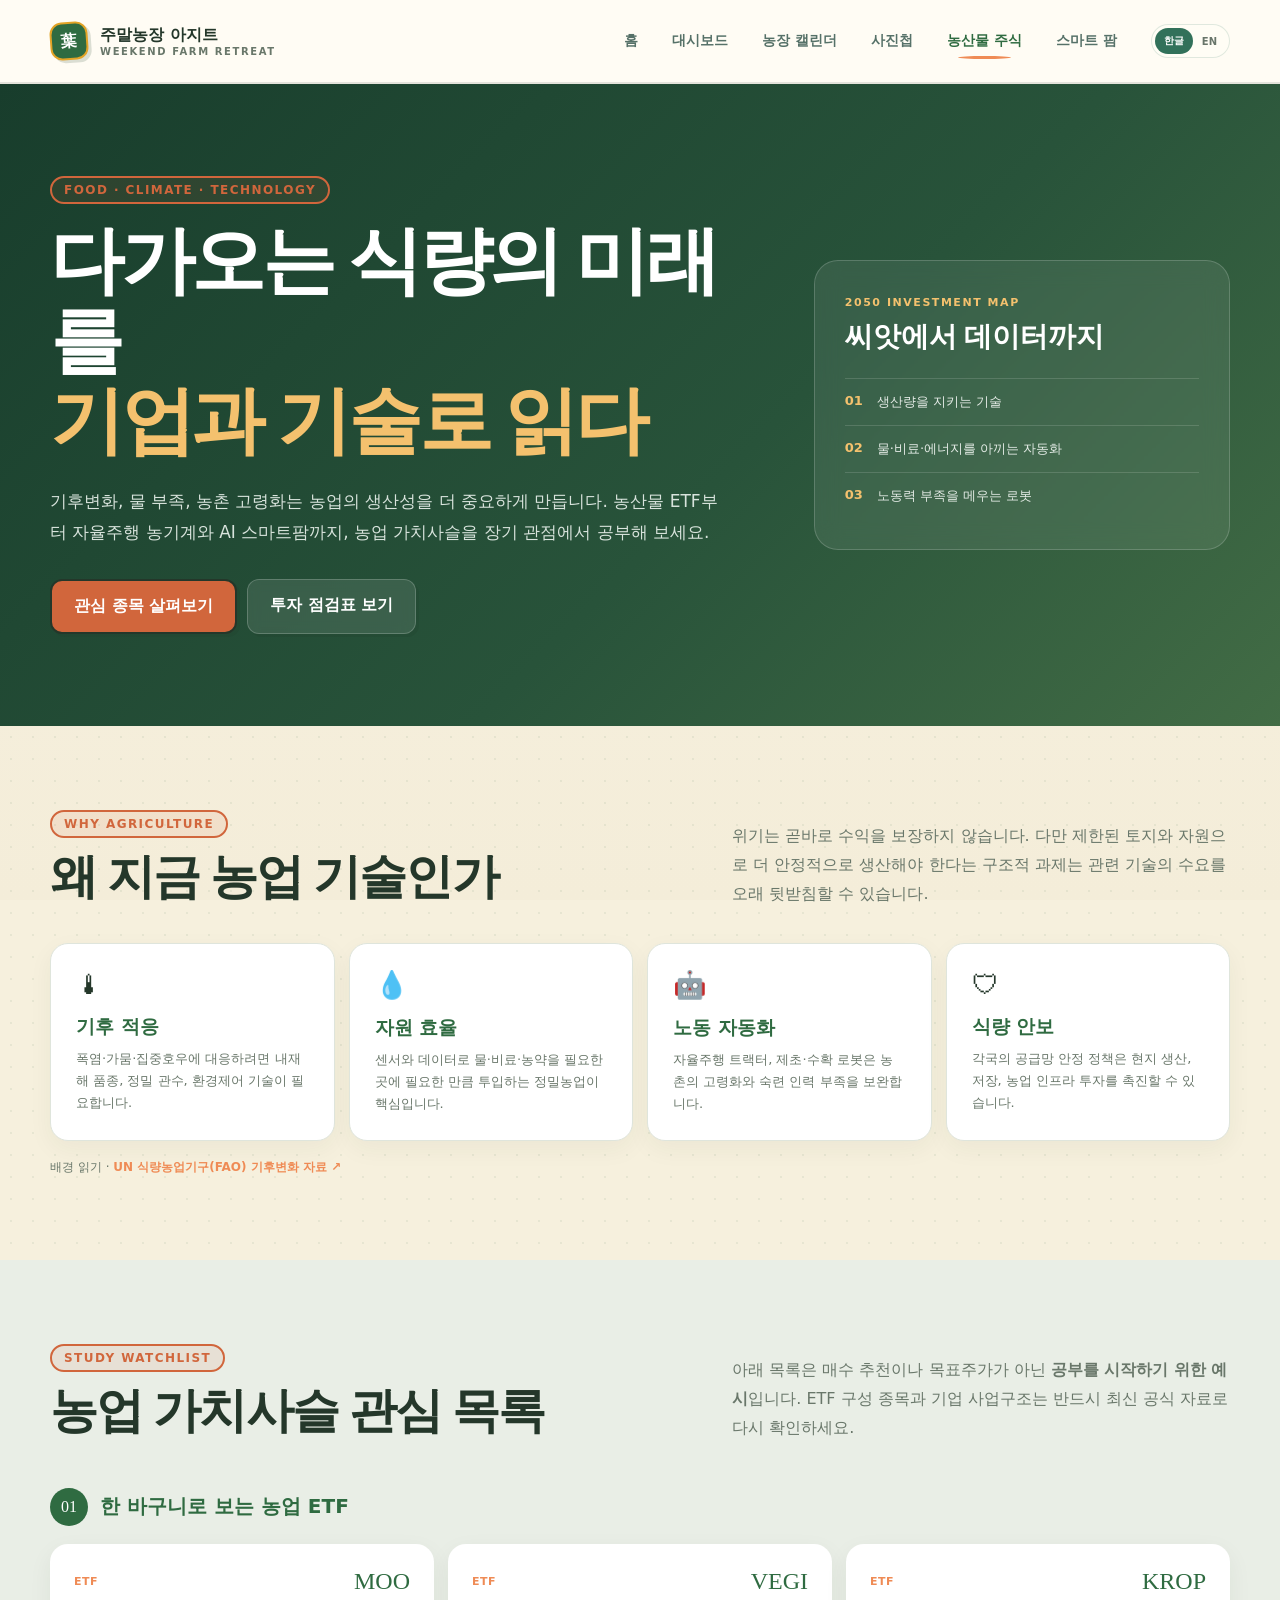
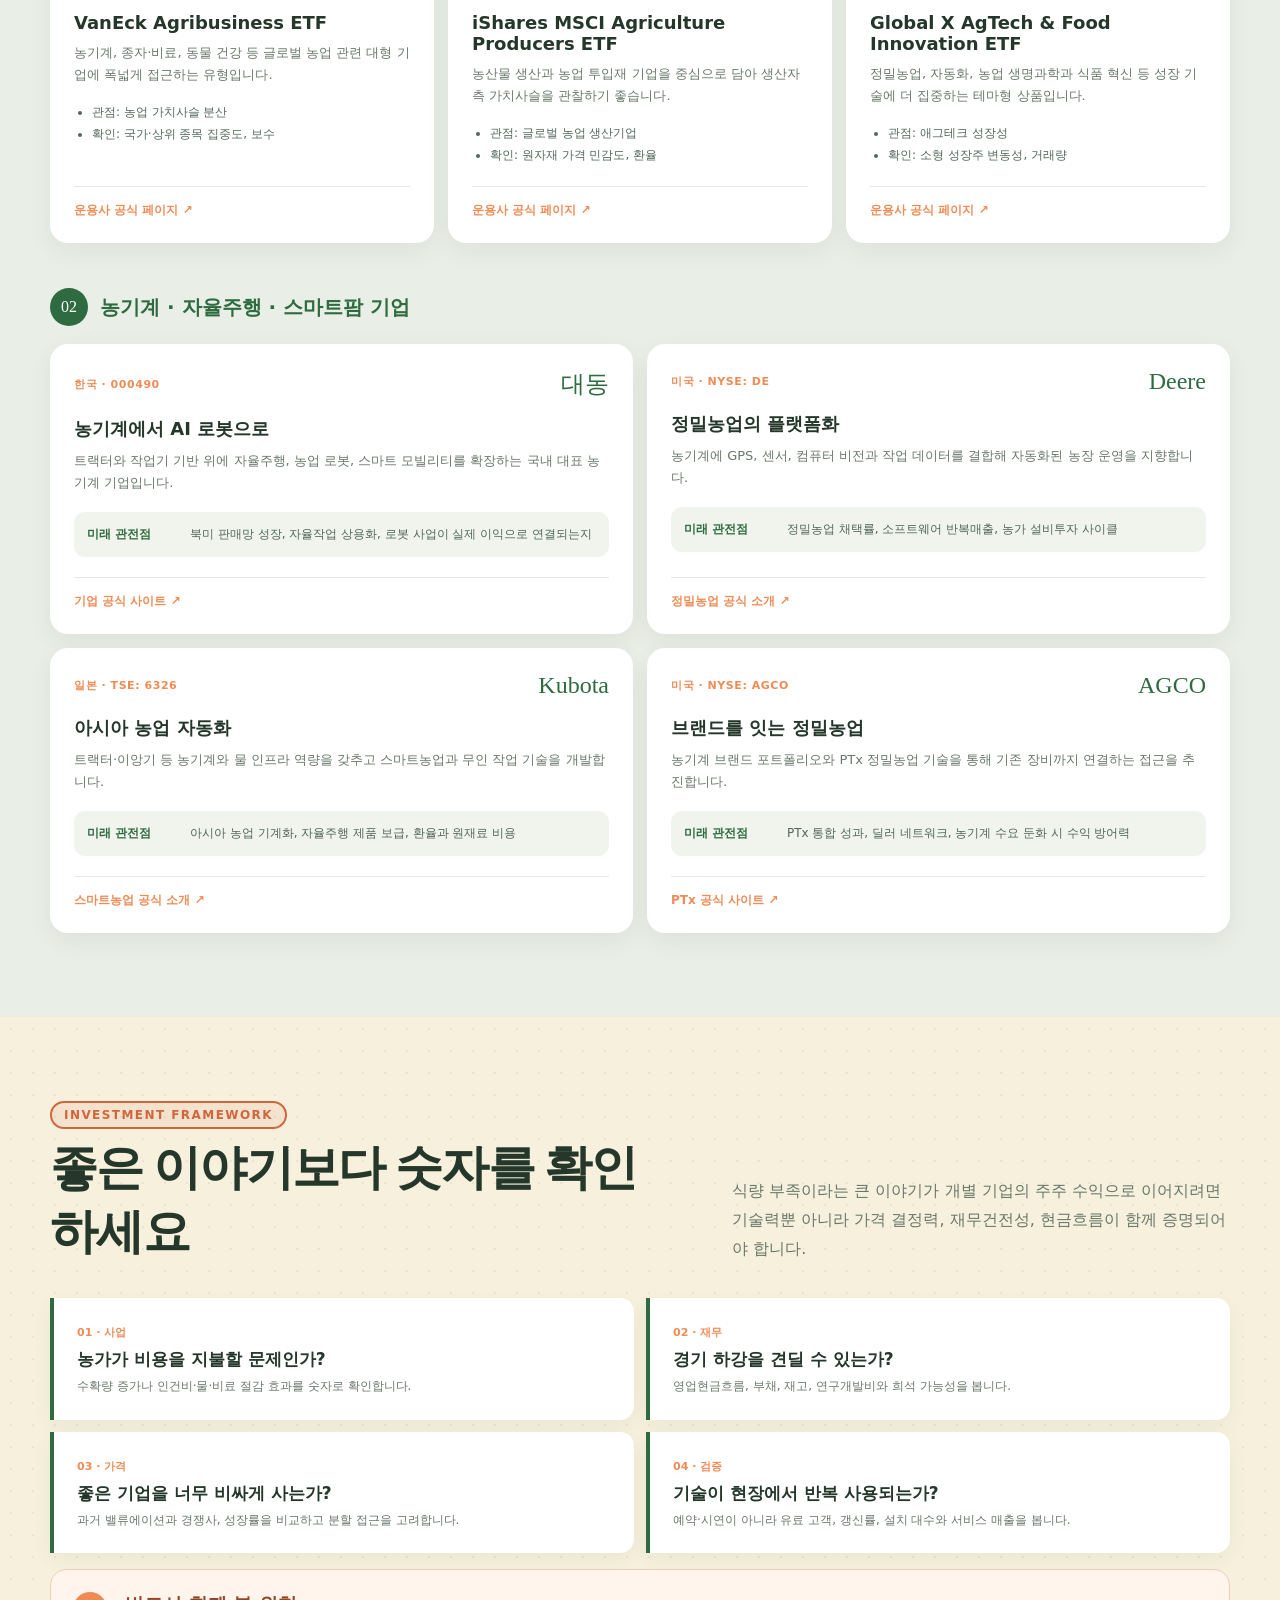
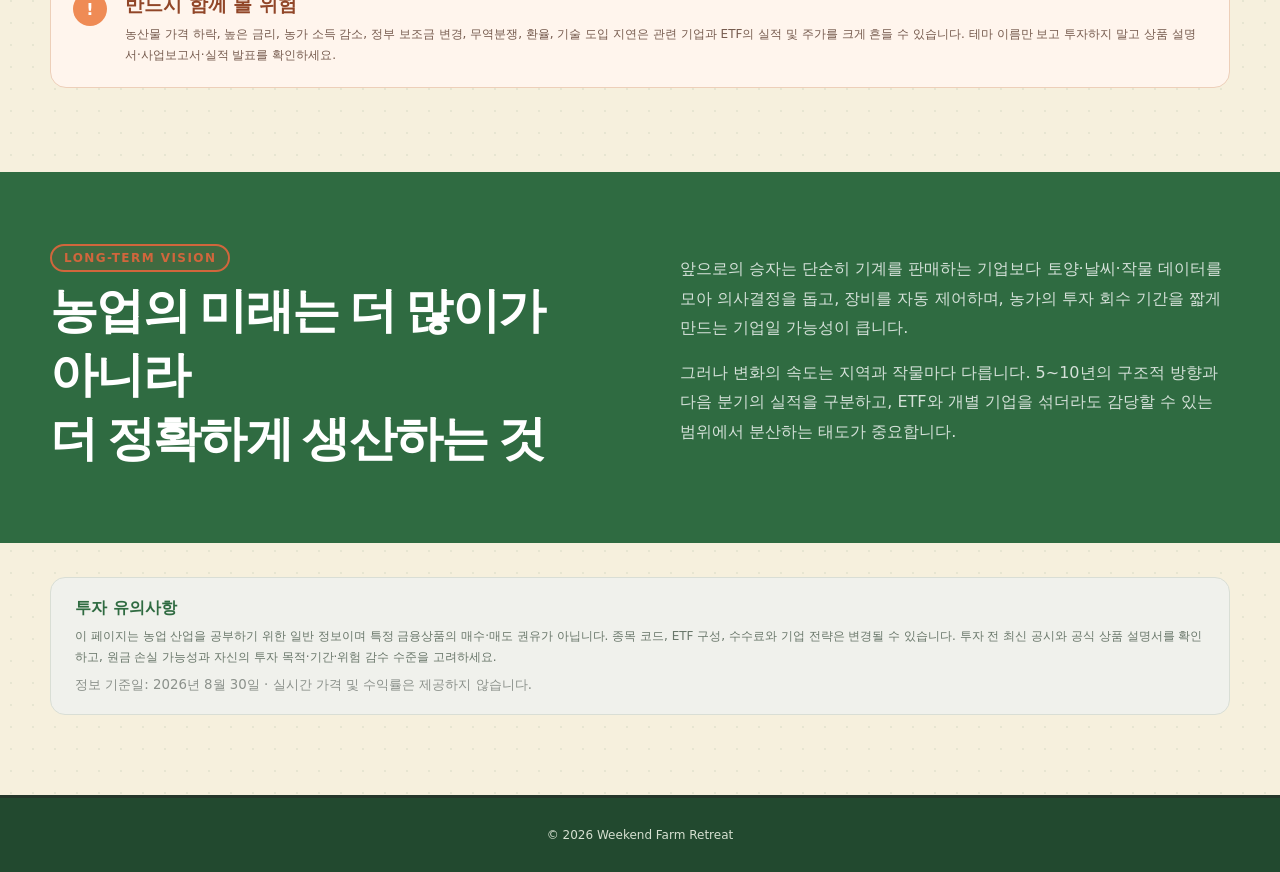
==== commit 28f844b6: "Add autonomous smart farm guide" ====
--- a/docs/agri-stocks.html
+++ b/docs/agri-stocks.html
@@ -17,6 +17,7 @@
         <a href="calendar.html" data-i18n="calendar">농장 캘린더</a>
         <a href="gallery.html" data-i18n="gallery">사진첩</a>
         <a class="active" href="agri-stocks.html" data-i18n="agriStocks">농산물 주식</a>
+        <a href="smart-farm.html" data-i18n="smartFarm">스마트 팜</a>
         <div class="language-toggle" aria-label="언어 선택"><button type="button" data-lang="ko">한글</button><button type="button" data-lang="en">EN</button></div>
       </div>
     </nav>
--- a/docs/styles.css
+++ b/docs/styles.css
@@ -1130,3 +1130,13 @@
 .agri-outlook { padding: 72px 0; background: var(--green); color: white; }.agri-outlook-grid { display: grid; grid-template-columns: 1fr 1fr; gap: 80px; align-items: center; }.agri-outlook p { margin: 0 0 15px; color: #d5e1d9; line-height: 1.85; }.investment-disclaimer { margin-top: 34px; margin-bottom: 80px; padding: 20px 24px; border: 1px solid #d9ded5; border-radius: 15px; background: #f0f1ec; }.investment-disclaimer b { color: var(--green); }.investment-disclaimer p { margin: 7px 0; color: var(--muted); font-size: 12px; line-height: 1.7; }.investment-disclaimer small { color: #8b918b; }
 @media(max-width:900px) { .agri-hero-grid,.agri-section-head,.agri-outlook-grid { grid-template-columns: 1fr; gap: 28px; }.agri-driver-grid { grid-template-columns: repeat(2,1fr); }.etf-grid { grid-template-columns: 1fr; }.company-grid { grid-template-columns: 1fr; } }
 @media(max-width:600px) { .agri-hero { padding: 64px 0; }.agri-hero h1 { font-size: 41px; }.agri-hero-actions { flex-direction: column; align-items: stretch; }.agri-hero-actions .btn { text-align: center; }.agri-section { padding-top: 60px; padding-bottom: 60px; }.agri-driver-grid,.agri-checklist { grid-template-columns: 1fr; }.vision { grid-template-columns: 1fr; } }
+
+/* Autonomous smart-farm guide */
+.smart-farm-main { overflow: hidden; }.smart-hero { padding: 88px 0; background: radial-gradient(circle at 80% 20%,rgba(108,195,125,.24),transparent 30%),linear-gradient(135deg,#102f25,#174a35 65%,#286744); color: white; }.smart-hero-grid { display: grid; grid-template-columns: 1.08fr .92fr; gap: 76px; align-items: center; }.smart-hero h1 { margin: 17px 0 23px; font-family: Georgia,"Noto Serif KR",serif; font-size: clamp(46px,6vw,72px); line-height: 1.07; letter-spacing: -.05em; }.smart-hero h1 em { color: #8bd69b; font-style: normal; }.smart-hero-copy > p { max-width: 650px; color: #d4e5da; font-size: 17px; line-height: 1.85; }.smart-hero-actions { display: flex; gap: 10px; margin-top: 30px; }.smart-hero .btn-secondary { border: 1px solid rgba(255,255,255,.2); background: rgba(255,255,255,.1); color: white; }
+.farm-console { overflow: hidden; border: 1px solid rgba(255,255,255,.18); border-radius: 24px; background: #f5f7f2; color: var(--ink); box-shadow: 0 25px 70px rgba(0,0,0,.2); }.farm-console header { display: flex; justify-content: space-between; padding: 16px 20px; background: #dfe8dc; color: #486152; font-size: 11px; font-weight: 900; }.farm-console header i { display: inline-block; width: 7px; height: 7px; margin-right: 6px; border-radius: 50%; background: #36af5b; box-shadow: 0 0 0 4px rgba(54,175,91,.14); }.console-camera { position: relative; min-height: 210px; padding: 22px; background: linear-gradient(rgba(11,42,29,.25),rgba(11,42,29,.7)),url('photos/텃밭/2022/20220521_192714.jpg') center/cover; color: white; }.console-camera span { font-size: 10px; letter-spacing: .08em; }.console-camera strong { position: absolute; left: 22px; bottom: 22px; font-size: 20px; }.console-camera i { position: absolute; right: 20px; top: 20px; display: grid; width: 38px; height: 38px; place-items: center; border-radius: 50%; background: #7fd390; color: #173f2e; font-style: normal; font-weight: 900; }.console-metrics { display: grid; grid-template-columns: repeat(3,1fr); padding: 16px; }.console-metrics span { padding: 8px 14px; border-right: 1px solid #dde3da; }.console-metrics span:last-child { border: 0; }.console-metrics small,.console-metrics b { display: block; }.console-metrics small { color: var(--muted); font-size: 10px; }.console-metrics b { margin-top: 4px; color: var(--green); font-size: 18px; }.console-action { display: flex; justify-content: space-between; margin: 0 16px 16px; padding: 12px 14px; border-radius: 10px; background: #e4f0df; color: #45604f; font-size: 11px; }.console-action b { color: #278247; }
+.smart-section { padding-top: 84px; padding-bottom: 84px; }.smart-section-head { display: grid; grid-template-columns: 1fr .8fr; gap: 65px; align-items: end; margin-bottom: 34px; }.smart-section-head h2,.smart-vision h2 { margin: 7px 0 0; font-family: Georgia,"Noto Serif KR",serif; font-size: clamp(34px,4vw,48px); letter-spacing: -.04em; }.smart-section-head > p { margin: 0; color: var(--muted); line-height: 1.8; }.before-after { display: grid; grid-template-columns: 1fr auto 1fr; gap: 22px; align-items: center; }.before-after article { padding: 28px; border-radius: 19px; }.before-after article > span { font-size: 11px; font-weight: 900; letter-spacing: .06em; }.before-after h3 { margin: 8px 0 17px; font-size: 23px; }.before-after ul { display: grid; gap: 10px; margin: 0; padding: 0; list-style: none; color: var(--muted); font-size: 13px; }.before-after li::before { content: '✓'; margin-right: 9px; font-weight: 900; }.before-after .past { border: 1px solid #ddd9cf; background: #eeeae0; }.before-after .past > span { color: #81796d; }.before-after .past li::before { color: #978d80; }.before-after .future { border: 1px solid #c9dfc9; background: #e5f0e2; }.before-after .future > span,.before-after .future li::before { color: #31804a; }.change-arrow { color: var(--orange); font-size: 30px; font-weight: 900; }
+.smart-system { background: #e8eee7; }.tech-grid { display: grid; grid-template-columns: repeat(3,1fr); gap: 14px; }.tech-grid article { position: relative; padding: 26px; border-radius: 18px; background: white; box-shadow: 0 8px 25px rgba(31,54,42,.05); }.tech-grid article > b { position: absolute; right: 20px; top: 18px; color: #d3ddd2; font: 23px Georgia,serif; }.tech-grid article > span { font-size: 28px; }.tech-grid h3 { margin: 13px 0 8px; color: var(--green); }.tech-grid p { min-height: 66px; margin: 0 0 15px; color: var(--muted); font-size: 13px; line-height: 1.7; }.tech-grid small { display: block; padding-top: 12px; border-top: 1px solid #e5e9e2; color: var(--orange); font-weight: 800; }.farm-type-grid { display: grid; grid-template-columns: repeat(3,1fr); gap: 14px; }.farm-type-grid article { padding: 25px; border: 1px solid #dde4da; border-radius: 18px; background: white; }.farm-type-icon { font-size: 34px; }.farm-type-grid small { display: block; margin-top: 16px; color: var(--orange); font-weight: 900; letter-spacing: .08em; }.farm-type-grid h3 { margin: 5px 0 9px; }.farm-type-grid p { min-height: 88px; color: var(--muted); font-size: 13px; line-height: 1.7; }.farm-type-grid b,.farm-type-grid div > span { display: block; font-size: 11px; }.farm-type-grid b { color: var(--green); }.farm-type-grid div > span { margin-top: 4px; color: #687a6e; }
+.automation-flow { background: #173e2d; color: white; }.smart-section-head.light > p { color: #cad9ce; }.flow-steps { display: grid; grid-template-columns: repeat(5,1fr); margin: 0; padding: 0; list-style: none; }.flow-steps li { position: relative; padding: 23px 18px; border: 1px solid rgba(255,255,255,.15); border-right: 0; }.flow-steps li:last-child { border-right: 1px solid rgba(255,255,255,.15); }.flow-steps li:not(:last-child)::after { content: '→'; position: absolute; z-index: 1; right: -10px; top: 26px; color: #83d091; font-weight: 900; }.flow-steps b,.flow-steps span { display: block; }.flow-steps b { color: #83d091; font: 18px Georgia,serif; }.flow-steps span { margin: 10px 0 7px; font-weight: 900; }.flow-steps p { margin: 0; color: #c5d5ca; font-size: 11px; line-height: 1.6; }
+.smart-roadmap { display: grid; grid-template-columns: repeat(4,1fr); gap: 12px; margin: 0; padding: 0; list-style: none; }.smart-roadmap li { display: flex; gap: 14px; padding: 22px; border-top: 4px solid var(--green); border-radius: 4px 4px 15px 15px; background: white; box-shadow: 0 7px 22px rgba(31,54,42,.05); }.smart-roadmap li > span { display: grid; flex: 0 0 32px; height: 32px; place-items: center; border-radius: 50%; background: var(--green); color: white; font-weight: 900; }.smart-roadmap small { color: var(--orange); font-weight: 900; letter-spacing: .08em; }.smart-roadmap h3 { margin: 5px 0 7px; font-size: 15px; }.smart-roadmap p { margin: 0; color: var(--muted); font-size: 11px; line-height: 1.6; }.smart-caution { display: flex; gap: 17px; margin-top: 16px; padding: 22px; border: 1px solid #e8ce9e; border-radius: 15px; background: #fff5dd; }.smart-caution > span { font-size: 25px; }.smart-caution h3 { margin: 0 0 7px; color: #72571d; }.smart-caution p { margin: 0; color: #756644; font-size: 12px; line-height: 1.7; }.smart-vision { padding: 78px 0; background: linear-gradient(125deg,#dcf0dc,#f3f0db); }.smart-vision-grid { display: grid; grid-template-columns: 1fr 1fr; gap: 80px; align-items: center; }.smart-vision p { margin: 0; color: #4f6657; font-size: 16px; line-height: 1.9; }
+@media(max-width:950px) { .smart-hero-grid,.smart-section-head,.smart-vision-grid { grid-template-columns: 1fr; gap: 30px; }.tech-grid,.farm-type-grid { grid-template-columns: repeat(2,1fr); }.flow-steps { grid-template-columns: 1fr; }.flow-steps li { border-right: 1px solid rgba(255,255,255,.15); border-bottom: 0; }.flow-steps li:last-child { border-bottom: 1px solid rgba(255,255,255,.15); }.flow-steps li:not(:last-child)::after { content: '↓'; right: 22px; top: auto; bottom: -12px; }.smart-roadmap { grid-template-columns: repeat(2,1fr); } }
+@media(max-width:620px) { .smart-hero { padding: 62px 0; }.smart-hero h1 { font-size: 40px; }.smart-hero-actions { flex-direction: column; }.smart-hero-actions .btn { text-align: center; }.smart-section { padding-top: 60px; padding-bottom: 60px; }.before-after { grid-template-columns: 1fr; }.change-arrow { justify-self: center; transform: rotate(90deg); }.tech-grid,.farm-type-grid,.smart-roadmap { grid-template-columns: 1fr; }.console-metrics b { font-size: 14px; } }
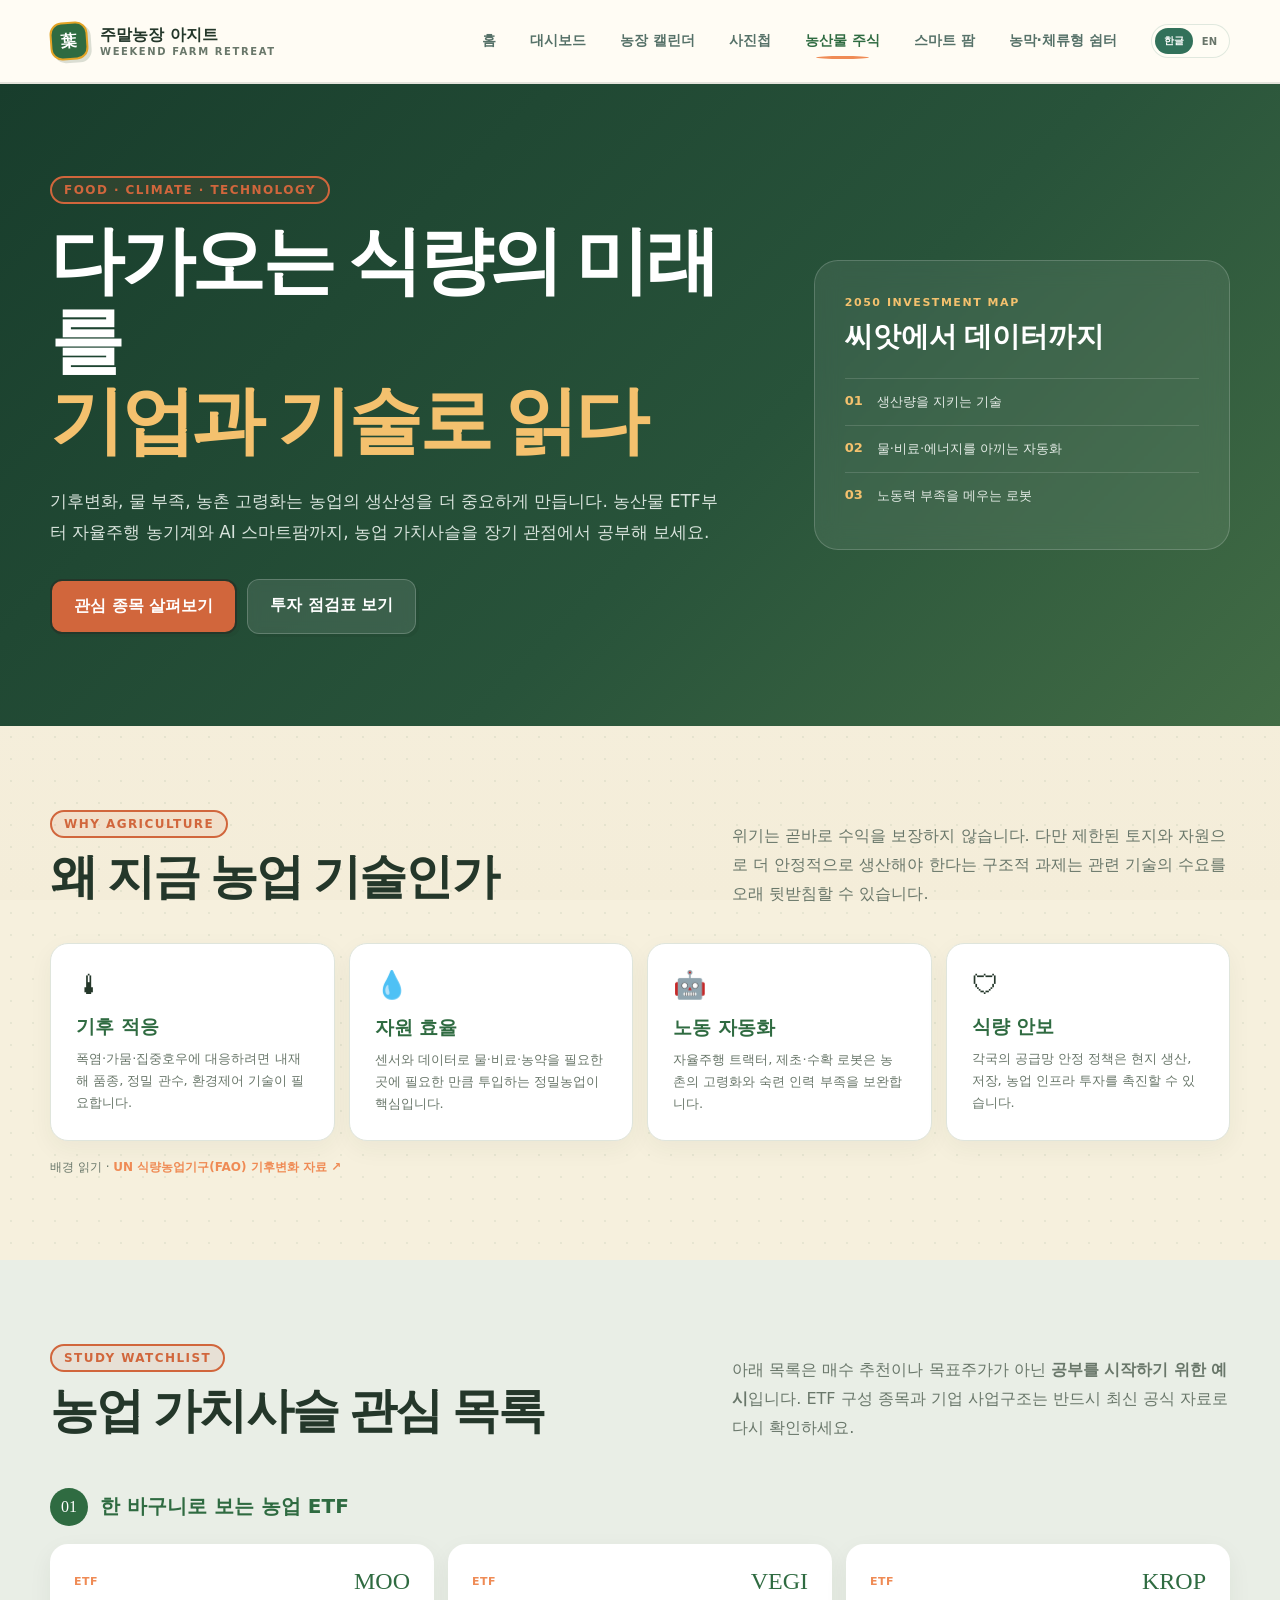
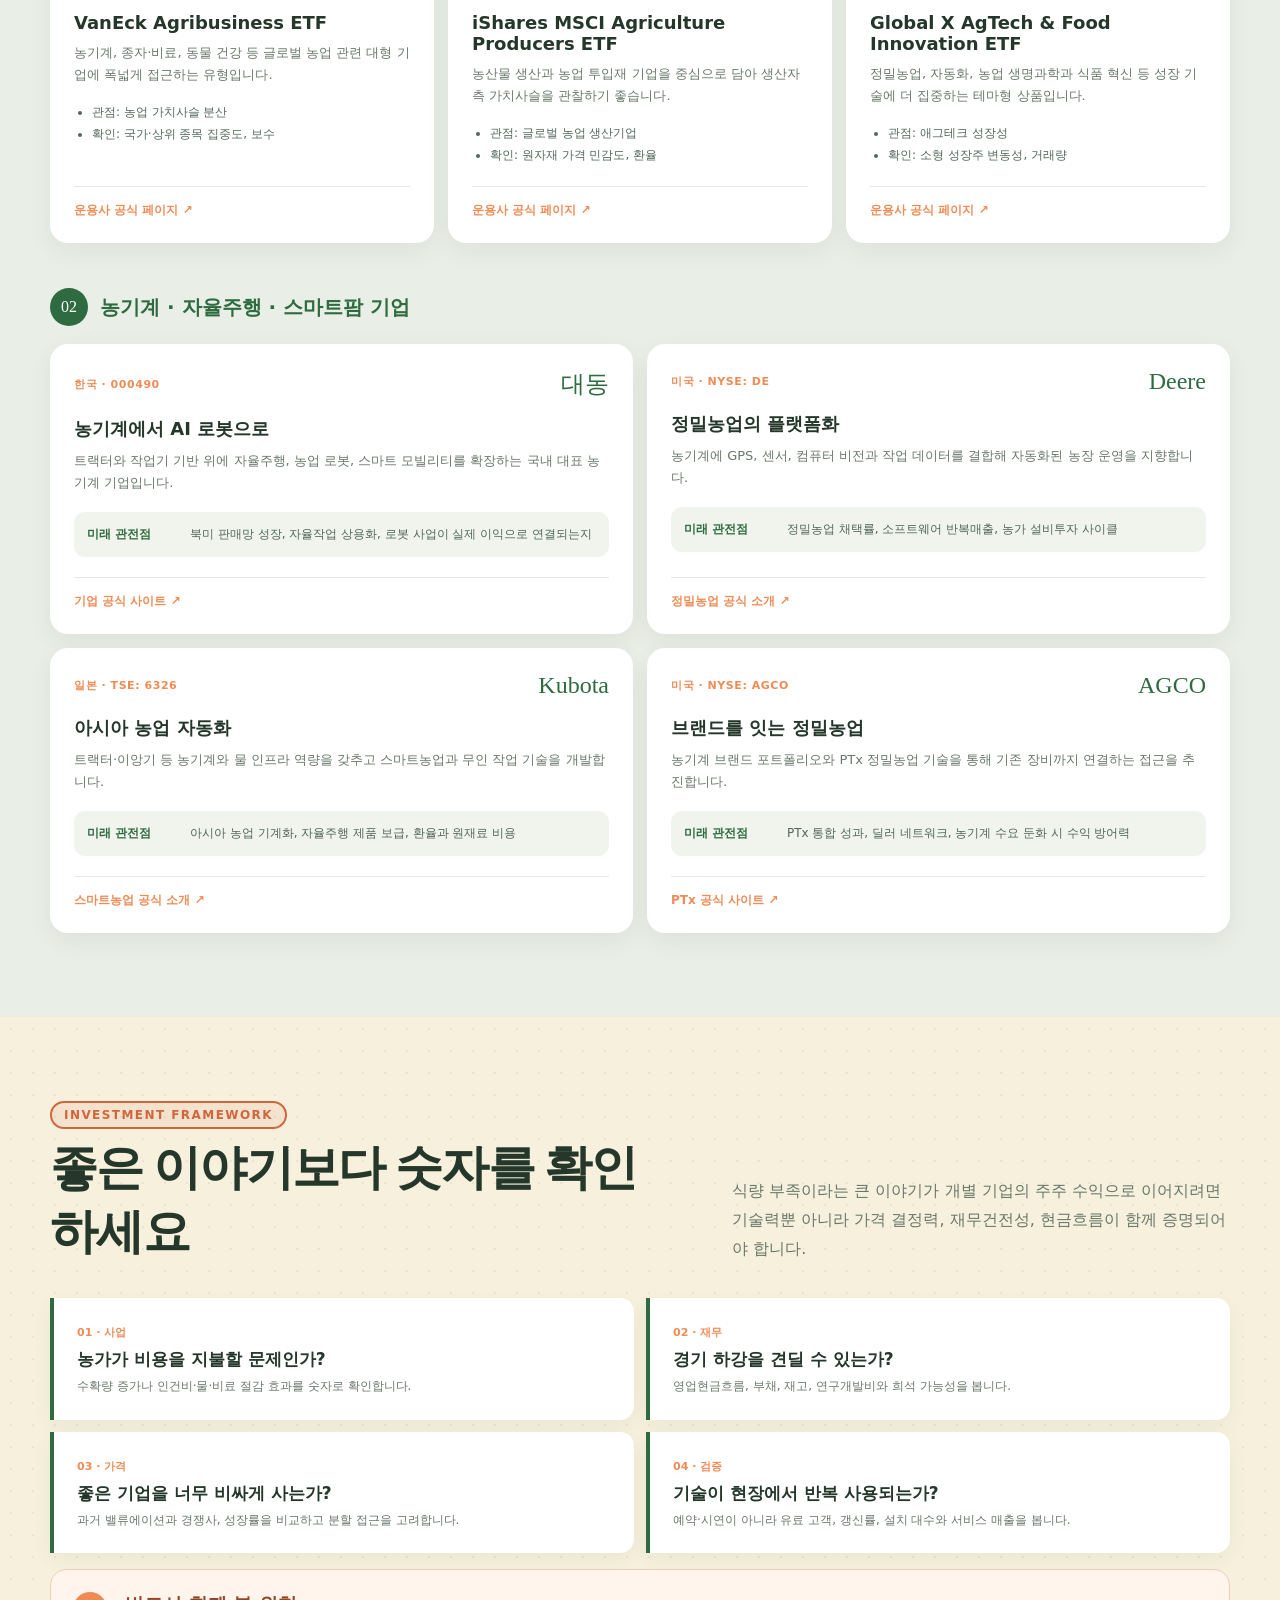
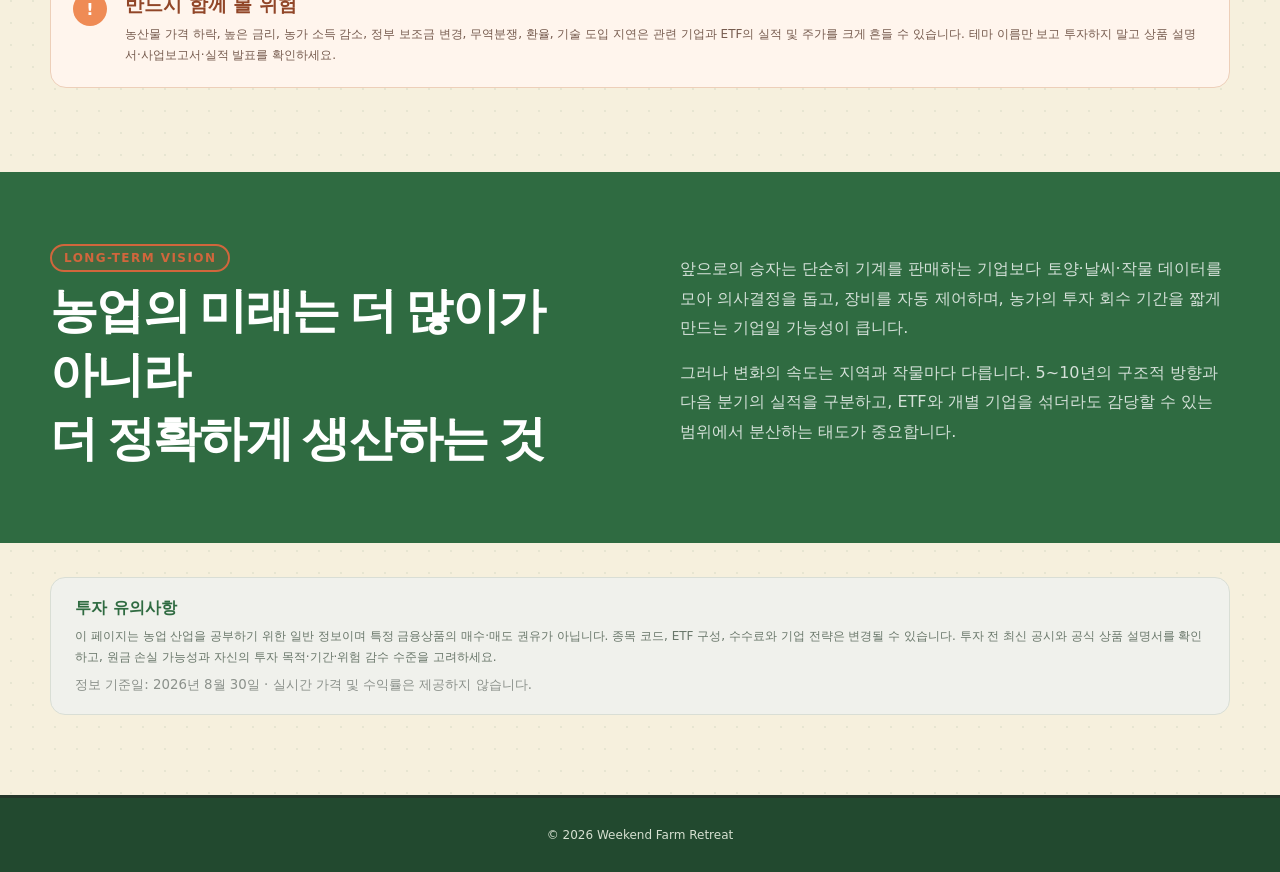
==== commit baee405b: "Add Agri-Stocks / Smart-Farm / Farm-Shelter guides and update site navigation, styles, and dashboard" ====
--- a/docs/agri-stocks.html
+++ b/docs/agri-stocks.html
@@ -17,7 +17,7 @@
         <a href="calendar.html" data-i18n="calendar">농장 캘린더</a>
         <a href="gallery.html" data-i18n="gallery">사진첩</a>
         <a class="active" href="agri-stocks.html" data-i18n="agriStocks">농산물 주식</a>
-        <a href="smart-farm.html" data-i18n="smartFarm">스마트 팜</a>
+        <a href="smart-farm.html" data-i18n="smartFarm">스마트 팜</a><a href="farm-shelter.html" data-i18n="farmShelter">농막·체류형 쉼터</a>
         <div class="language-toggle" aria-label="언어 선택"><button type="button" data-lang="ko">한글</button><button type="button" data-lang="en">EN</button></div>
       </div>
     </nav>
--- a/docs/styles.css
+++ b/docs/styles.css
@@ -1140,3 +1140,14 @@
 .smart-roadmap { display: grid; grid-template-columns: repeat(4,1fr); gap: 12px; margin: 0; padding: 0; list-style: none; }.smart-roadmap li { display: flex; gap: 14px; padding: 22px; border-top: 4px solid var(--green); border-radius: 4px 4px 15px 15px; background: white; box-shadow: 0 7px 22px rgba(31,54,42,.05); }.smart-roadmap li > span { display: grid; flex: 0 0 32px; height: 32px; place-items: center; border-radius: 50%; background: var(--green); color: white; font-weight: 900; }.smart-roadmap small { color: var(--orange); font-weight: 900; letter-spacing: .08em; }.smart-roadmap h3 { margin: 5px 0 7px; font-size: 15px; }.smart-roadmap p { margin: 0; color: var(--muted); font-size: 11px; line-height: 1.6; }.smart-caution { display: flex; gap: 17px; margin-top: 16px; padding: 22px; border: 1px solid #e8ce9e; border-radius: 15px; background: #fff5dd; }.smart-caution > span { font-size: 25px; }.smart-caution h3 { margin: 0 0 7px; color: #72571d; }.smart-caution p { margin: 0; color: #756644; font-size: 12px; line-height: 1.7; }.smart-vision { padding: 78px 0; background: linear-gradient(125deg,#dcf0dc,#f3f0db); }.smart-vision-grid { display: grid; grid-template-columns: 1fr 1fr; gap: 80px; align-items: center; }.smart-vision p { margin: 0; color: #4f6657; font-size: 16px; line-height: 1.9; }
 @media(max-width:950px) { .smart-hero-grid,.smart-section-head,.smart-vision-grid { grid-template-columns: 1fr; gap: 30px; }.tech-grid,.farm-type-grid { grid-template-columns: repeat(2,1fr); }.flow-steps { grid-template-columns: 1fr; }.flow-steps li { border-right: 1px solid rgba(255,255,255,.15); border-bottom: 0; }.flow-steps li:last-child { border-bottom: 1px solid rgba(255,255,255,.15); }.flow-steps li:not(:last-child)::after { content: '↓'; right: 22px; top: auto; bottom: -12px; }.smart-roadmap { grid-template-columns: repeat(2,1fr); } }
 @media(max-width:620px) { .smart-hero { padding: 62px 0; }.smart-hero h1 { font-size: 40px; }.smart-hero-actions { flex-direction: column; }.smart-hero-actions .btn { text-align: center; }.smart-section { padding-top: 60px; padding-bottom: 60px; }.before-after { grid-template-columns: 1fr; }.change-arrow { justify-self: center; transform: rotate(90deg); }.tech-grid,.farm-type-grid,.smart-roadmap { grid-template-columns: 1fr; }.console-metrics b { font-size: 14px; } }
+
+/* Farm shelter planning guide */
+.shelter-main { overflow: hidden; }.shelter-hero { padding: 88px 0 92px; background: linear-gradient(130deg,#284b3a 0%,#426646 63%,#72835b 100%); color: white; }.shelter-hero-grid { display: grid; grid-template-columns: 1.08fr .92fr; gap: 76px; align-items: center; }.shelter-hero h1 { margin: 18px 0 24px; font-family: Georgia,"Noto Serif KR",serif; font-size: clamp(46px,6vw,72px); line-height: 1.07; letter-spacing: -.05em; }.shelter-hero h1 em { color: #f2c775; font-style: normal; }.shelter-hero p { max-width: 660px; color: #dce6de; font-size: 17px; line-height: 1.85; }.shelter-actions { display: flex; gap: 10px; margin-top: 30px; }.shelter-hero .btn-secondary { border: 1px solid rgba(255,255,255,.2); background: rgba(255,255,255,.1); color: white; }
+.shelter-sketch { position: relative; min-height: 350px; border: 1px solid rgba(255,255,255,.24); border-radius: 28px; background: linear-gradient(#9bc19a 0 52%,#b49363 52%); box-shadow: 0 28px 75px rgba(0,0,0,.18); }.sketch-sun { position: absolute; right: 28px; top: 25px; font-size: 38px; }.sketch-house { position: absolute; left: 15%; top: 25%; width: 42%; height: 32%; border: 5px solid #f4efe1; background: #d9a66f; box-shadow: 0 15px 25px rgba(42,53,38,.18); }.sketch-house::before { content: ''; position: absolute; left: -10%; top: -48%; width: 120%; height: 55%; background: #713f30; clip-path: polygon(50% 0,100% 100%,0 100%); }.sketch-house i { position: absolute; left: 14%; bottom: 0; width: 24%; height: 60%; background: #3d5946; }.sketch-house b { position: absolute; right: 12%; top: 30%; color: #704b34; font-size: 12px; }.sketch-deck { position: absolute; left: 9%; top: 58%; width: 55%; padding: 11px; background: repeating-linear-gradient(90deg,#ad7848 0 18px,#98683f 18px 20px); color: white; font-size: 10px; text-align: center; }.sketch-field { position: absolute; right: 7%; bottom: 10%; width: 30%; height: 30%; padding-top: 12px; border-radius: 50% 20%; background: repeating-linear-gradient(105deg,#41663f 0 10px,#73905b 10px 18px); color: white; font-size: 11px; text-align: center; }.sketch-water { position: absolute; left: 7%; bottom: 8%; display: grid; width: 43px; height: 43px; place-items: center; border-radius: 50%; background: #77adc0; color: white; font-size: 10px; }.shelter-sketch > small { position: absolute; right: 22px; top: 57%; color: #eef5ed; font-weight: 800; }
+.source-banner { position: relative; z-index: 2; display: grid; grid-template-columns: auto 1fr auto; gap: 18px; align-items: center; margin-top: -30px; padding: 20px 24px; border-radius: 17px; background: white; box-shadow: 0 14px 38px rgba(31,54,42,.14); }.source-banner > span { padding: 9px; border-radius: 8px; background: var(--orange); color: white; font-size: 10px; font-weight: 900; }.source-banner b { color: var(--green); }.source-banner p { margin: 4px 0 0; color: var(--muted); font-size: 11px; }.source-banner a { color: var(--orange); font-size: 12px; font-weight: 900; }.shelter-section { padding-top: 82px; padding-bottom: 82px; }.shelter-section-head { display: grid; grid-template-columns: 1fr .8fr; gap: 64px; align-items: end; margin-bottom: 34px; }.shelter-section-head h2,.shelter-season h2 { margin: 7px 0 0; font-family: Georgia,"Noto Serif KR",serif; font-size: clamp(34px,4vw,48px); letter-spacing: -.04em; }.shelter-section-head > p { margin: 0; color: var(--muted); line-height: 1.8; }
+.shelter-compare { display: grid; grid-template-columns: repeat(2,1fr); gap: 16px; }.shelter-compare article { padding: 28px; border: 1px solid #dddeda; border-radius: 20px; background: white; box-shadow: 0 8px 25px rgba(31,54,42,.05); }.shelter-compare article.stay { border-color: #c9ddc6; background: #edf5e9; }.shelter-compare header { display: flex; gap: 14px; align-items: center; }.shelter-compare header > span { font-size: 30px; }.shelter-compare small { color: var(--orange); font-size: 10px; font-weight: 900; letter-spacing: .08em; }.shelter-compare h3 { margin: 3px 0 0; font-size: 24px; }.shelter-compare article > strong { display: block; margin: 22px 0 8px; color: var(--green); }.shelter-compare p { color: var(--muted); font-size: 13px; line-height: 1.75; }.shelter-compare ul { display: grid; gap: 8px; margin: 17px 0 0; padding: 14px 0 0; border-top: 1px solid #dfe4dc; list-style: none; color: #52675a; font-size: 12px; }.shelter-compare li::before { content: '✓'; margin-right: 8px; color: var(--orange); font-weight: 900; }.legal-alert { display: grid; grid-template-columns: auto 1fr auto; gap: 16px; align-items: center; margin-top: 16px; padding: 20px 22px; border: 1px solid #e6cfa5; border-radius: 15px; background: #fff5df; }.legal-alert > span { font-size: 25px; }.legal-alert b { color: #795b20; }.legal-alert p { margin: 5px 0 0; color: #766a50; font-size: 11px; line-height: 1.6; }.legal-alert a { color: #8e5c26; font-size: 11px; font-weight: 900; }
+.shelter-foundation { background: #e8eee5; }.foundation-grid { display: grid; grid-template-columns: repeat(3,1fr); gap: 13px; }.foundation-grid article { position: relative; padding: 25px; border-radius: 17px; background: white; box-shadow: 0 7px 22px rgba(31,54,42,.05); }.foundation-grid article > span { position: absolute; right: 18px; top: 14px; color: #d9e1d6; font: 25px Georgia,serif; }.foundation-grid h3 { margin: 4px 0 9px; color: var(--green); }.foundation-grid p { margin: 0; color: var(--muted); font-size: 12px; line-height: 1.72; }.budget-board { display: grid; grid-template-columns: 230px auto 1fr; gap: 20px; align-items: center; }.budget-core { padding: 28px; border-radius: 18px; background: var(--green); color: white; }.budget-core span,.budget-core b,.budget-core small { display: block; }.budget-core span { color: #bcd0c1; font-size: 11px; }.budget-core b { margin: 8px 0; font-size: 20px; }.budget-core small { color: #d7e2d9; }.budget-plus { color: var(--orange); font-size: 32px; font-weight: 900; }.budget-board ul { display: grid; grid-template-columns: repeat(3,1fr); gap: 9px; margin: 0; padding: 0; list-style: none; }.budget-board li { padding: 14px; border: 1px solid #dfe4dc; border-radius: 11px; background: white; }.budget-board li span,.budget-board li b,.budget-board li small { display: block; }.budget-board li b { margin: 5px 0 3px; color: var(--green); font-size: 12px; }.budget-board li small { color: var(--muted); font-size: 10px; }.estimate-rule { margin: 18px 0 0; padding: 15px 18px; border-left: 4px solid var(--orange); background: #fff5e8; color: #6d6153; font-size: 12px; line-height: 1.7; }.estimate-rule b { margin-right: 10px; color: var(--orange); }
+.shelter-checklist-wrap { background: #244936; color: white; }.shelter-checklist-wrap .shelter-section-head > p { color: #ccdad0; }.shelter-checklist { counter-reset: shelter-check; display: grid; grid-template-columns: repeat(3,1fr); gap: 1px; margin: 0; padding: 1px; background: rgba(255,255,255,.16); list-style: none; }.shelter-checklist li { counter-increment: shelter-check; position: relative; min-height: 78px; padding: 20px 18px 18px 52px; background: #244936; color: #e1e9e3; font-size: 12px; line-height: 1.55; }.shelter-checklist li::before { content: counter(shelter-check); position: absolute; left: 16px; top: 17px; display: grid; width: 25px; height: 25px; place-items: center; border: 1px solid #80aa89; border-radius: 50%; color: #9acaa3; font: 12px Georgia,serif; }.shelter-season { padding: 74px 0; background: linear-gradient(120deg,#e4eedc,#f5ead5); }.shelter-season-grid { display: grid; grid-template-columns: .75fr 1.25fr; gap: 70px; align-items: center; }.season-cards { display: grid; grid-template-columns: repeat(2,1fr); gap: 10px; }.season-cards article { padding: 17px; border-radius: 13px; background: rgba(255,255,255,.75); }.season-cards b,.season-cards span { display: block; }.season-cards b { color: var(--orange); }.season-cards span { margin-top: 5px; color: #546a5b; font-size: 11px; }
+@media(max-width:1100px) { .links { gap: 13px; }.links a { font-size: 12px; } }
+@media(max-width:920px) { .shelter-hero-grid,.shelter-section-head,.shelter-season-grid { grid-template-columns: 1fr; gap: 28px; }.foundation-grid { grid-template-columns: repeat(2,1fr); }.budget-board { grid-template-columns: 1fr; }.budget-plus { text-align: center; }.shelter-checklist { grid-template-columns: repeat(2,1fr); }.nav { height: auto; min-height: 78px; padding: 10px 0; }.links { overflow-x: auto; justify-content: flex-start; padding: 10px 2px; scrollbar-width: thin; }.links a { flex: 0 0 auto; white-space: nowrap; } }
+@media(max-width:620px) { .shelter-hero { padding: 62px 0 78px; }.shelter-hero h1 { font-size: 40px; }.shelter-actions { flex-direction: column; }.shelter-actions .btn { text-align: center; }.source-banner,.legal-alert { grid-template-columns: auto 1fr; }.source-banner a,.legal-alert a { grid-column: 2; }.shelter-section { padding-top: 60px; padding-bottom: 60px; }.shelter-compare,.foundation-grid,.shelter-checklist { grid-template-columns: 1fr; }.budget-board ul { grid-template-columns: repeat(2,1fr); }.shelter-sketch { min-height: 280px; }.brand { flex: 0 0 auto; } }
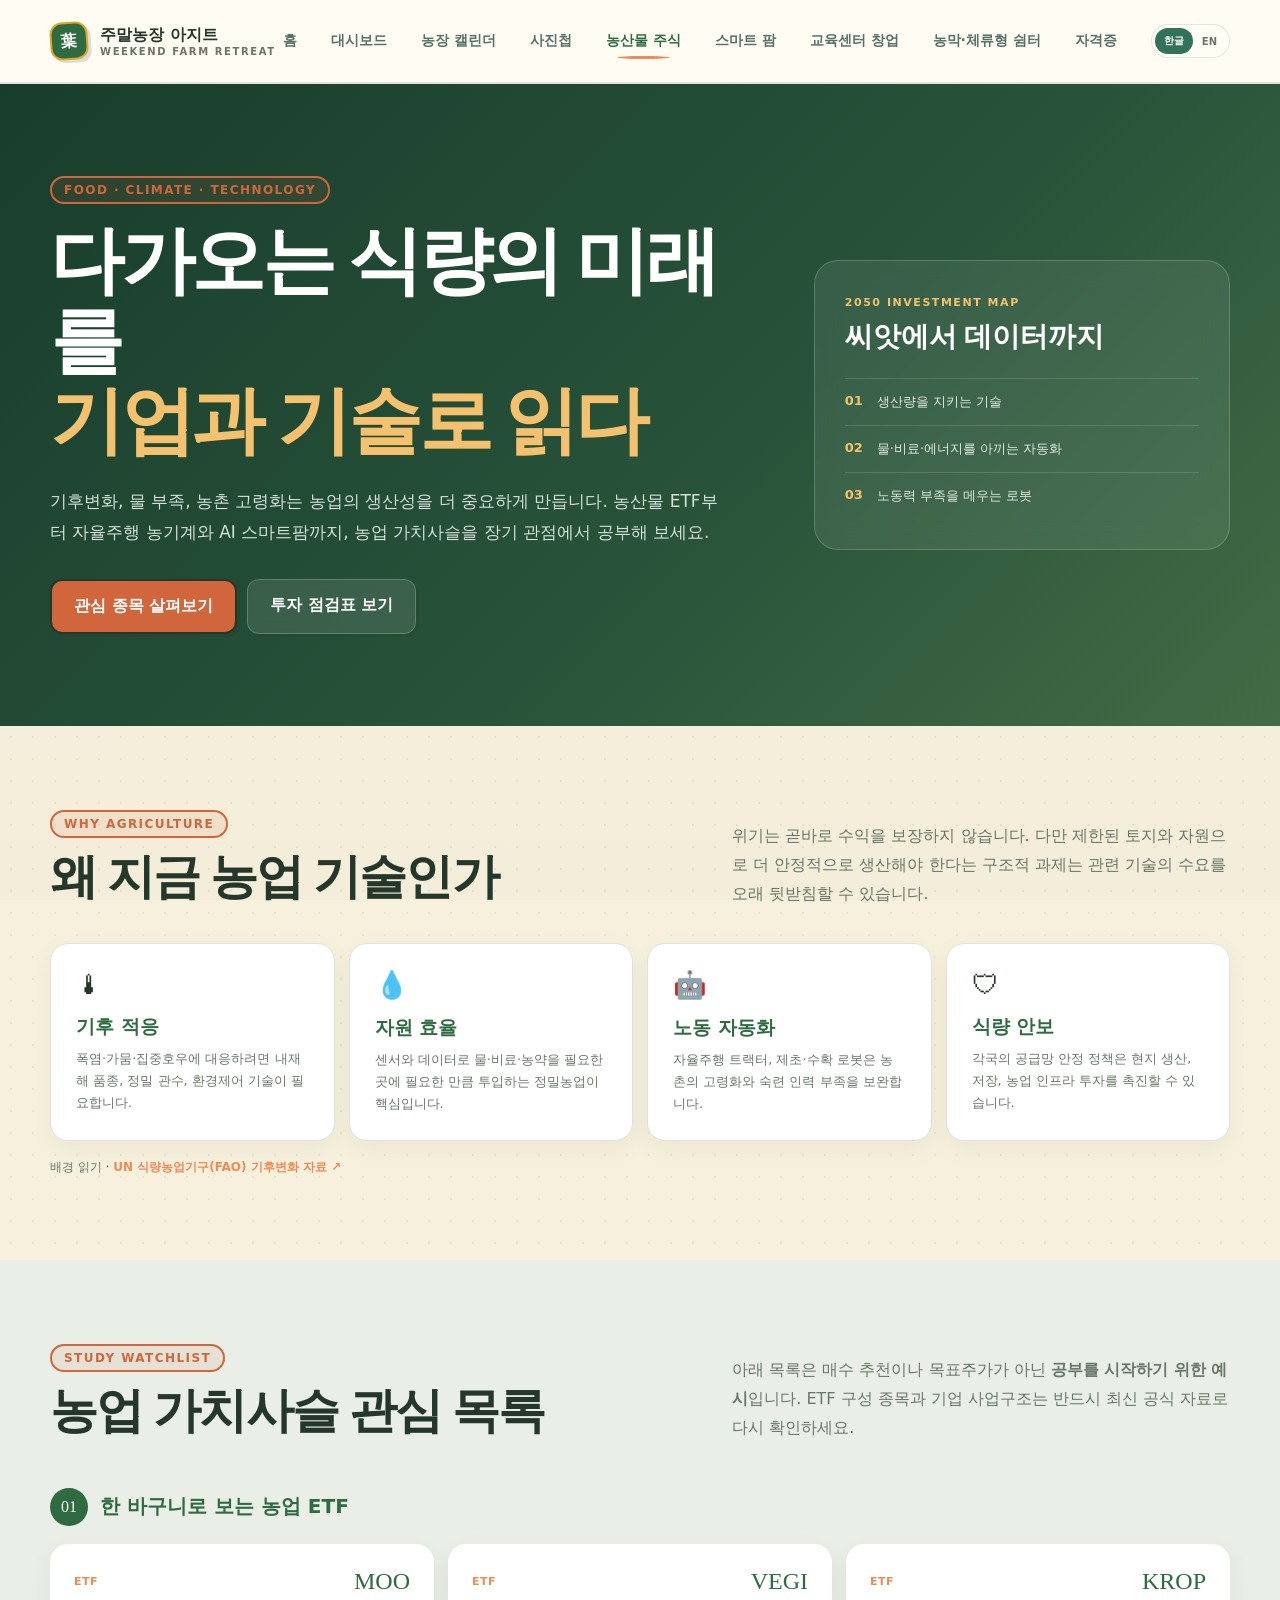
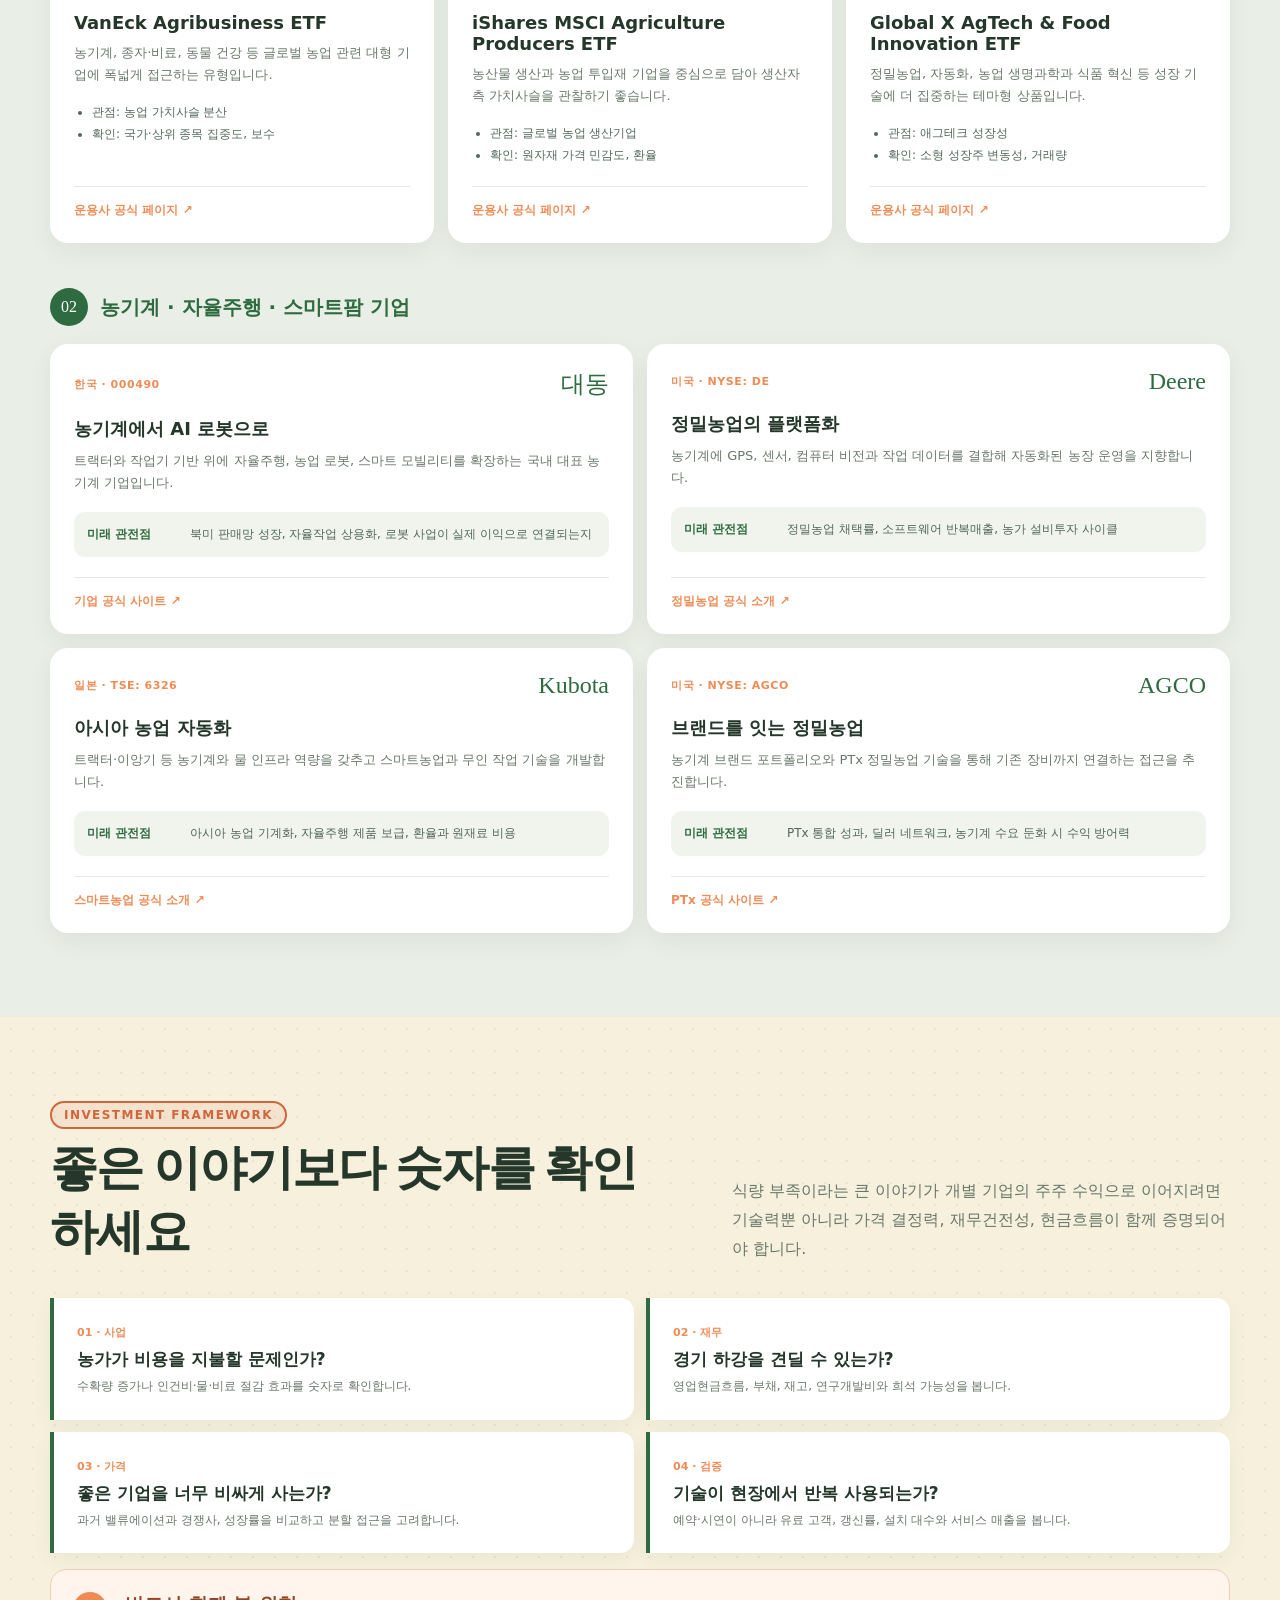
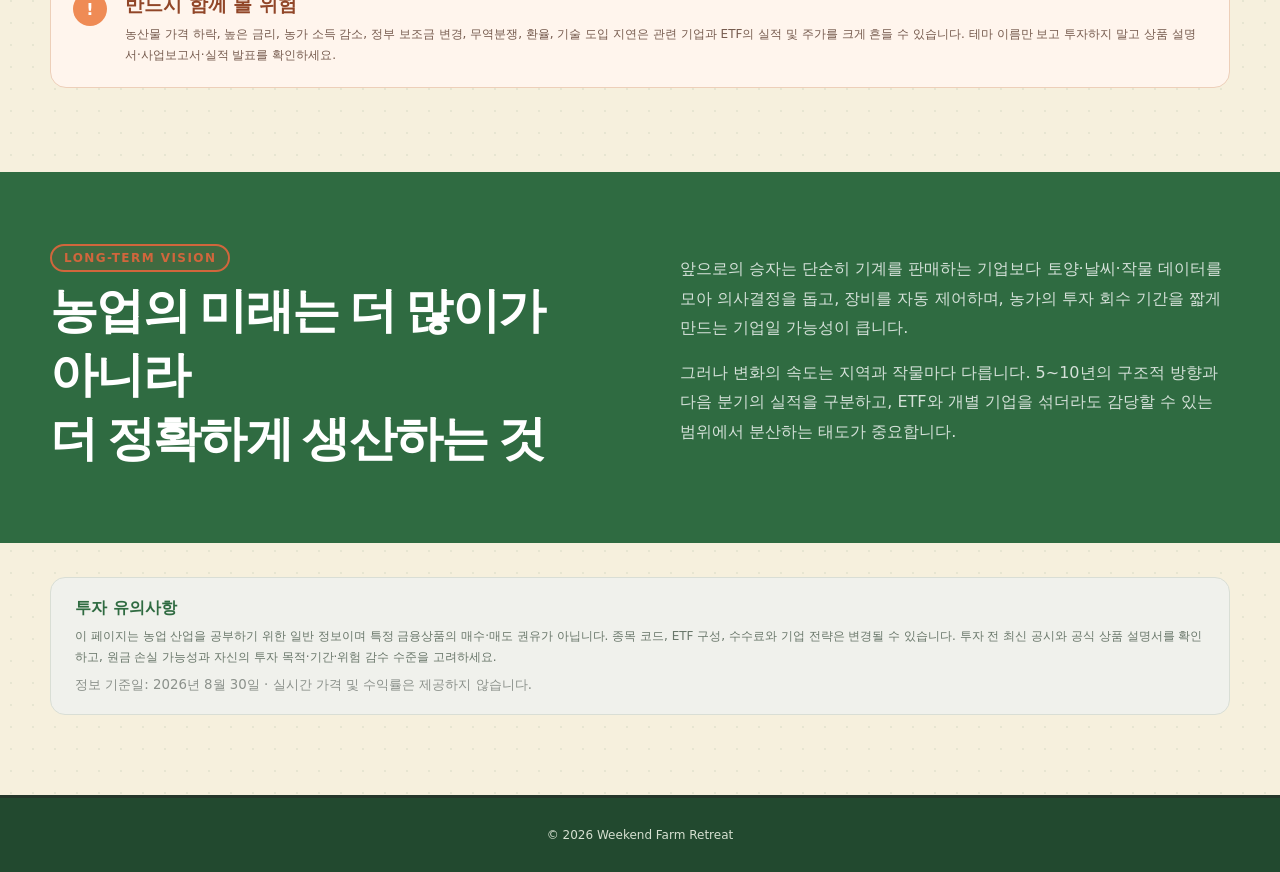
==== commit d67b4b83: "Add rural smart-farm education-center business page New edu-center.html covers running a smart-farm " ====
--- a/docs/agri-stocks.html
+++ b/docs/agri-stocks.html
@@ -17,7 +17,7 @@
         <a href="calendar.html" data-i18n="calendar">농장 캘린더</a>
         <a href="gallery.html" data-i18n="gallery">사진첩</a>
         <a class="active" href="agri-stocks.html" data-i18n="agriStocks">농산물 주식</a>
-        <a href="smart-farm.html" data-i18n="smartFarm">스마트 팜</a><a href="farm-shelter.html" data-i18n="farmShelter">농막·체류형 쉼터</a>
+        <a href="smart-farm.html" data-i18n="smartFarm">스마트 팜</a><a href="edu-center.html" data-i18n="eduCenter">교육센터 창업</a><a href="farm-shelter.html" data-i18n="farmShelter">농막·체류형 쉼터</a><a href="certifications.html" data-i18n="certifications">자격증</a>
         <div class="language-toggle" aria-label="언어 선택"><button type="button" data-lang="ko">한글</button><button type="button" data-lang="en">EN</button></div>
       </div>
     </nav>
--- a/docs/styles.css
+++ b/docs/styles.css
@@ -583,6 +583,235 @@
 }
 
 /* =====================================================================
+   CERTIFICATIONS PAGE (자격증) — watercolour cards & tables
+   ===================================================================== */
+.visually-hidden {
+  position: absolute; width: 1px; height: 1px;
+  overflow: hidden; clip: rect(0 0 0 0); white-space: nowrap;
+}
+.cert-main { padding-bottom: 90px; }
+.cert-section-title {
+  margin: 54px 0 22px;
+  font-family: "Nanum Myeongjo", "Noto Serif KR", Georgia, serif;
+  font-size: clamp(26px, 3.4vw, 38px);
+  color: var(--green);
+}
+
+/* Featured 나무의사 banner — a wet meadow wash */
+.cert-highlight {
+  position: relative;
+  display: grid;
+  grid-template-columns: auto 1fr;
+  gap: 26px;
+  align-items: center;
+  margin-top: 8px;
+  padding: 32px 34px;
+  overflow: hidden;
+  border-radius: 34px 20px 34px 20px;
+  color: #f4f9f0;
+  background:
+    radial-gradient(60% 90% at 12% 10%, rgba(120,155,110,.6) 0%, transparent 60%),
+    radial-gradient(70% 100% at 92% 92%, rgba(45,72,52,.7) 0%, transparent 62%),
+    linear-gradient(150deg, #557a5b 0%, #3f5f48 60%, #33503d 100%);
+  box-shadow: var(--pigment-shadow);
+}
+.cert-highlight::after {
+  content: "";
+  position: absolute; inset: 0;
+  pointer-events: none;
+  background-image: var(--paper-grain);
+  background-size: 180px 180px;
+  opacity: .14; mix-blend-mode: overlay;
+}
+.cert-highlight-badge {
+  display: grid; place-items: center;
+  width: 92px; height: 92px;
+  font-size: 46px;
+  border-radius: 50% 46% 54% 44%;
+  background: rgba(253,250,242,.16);
+  box-shadow: inset 0 0 0 2px rgba(255,255,255,.28);
+}
+.cert-highlight-body { position: relative; z-index: 1; }
+.cert-highlight .eyebrow { color: #f2dfa8; }
+.cert-highlight h2 {
+  margin: 8px 0 10px;
+  font-family: "Nanum Myeongjo", "Noto Serif KR", Georgia, serif;
+  font-size: clamp(22px, 3vw, 32px);
+  line-height: 1.25;
+}
+.cert-highlight p { margin: 0; max-width: 720px; color: #e3ecdd; line-height: 1.8; }
+.cert-highlight strong { color: #fff; }
+.cert-highlight-stats {
+  display: flex; flex-wrap: wrap; gap: 14px;
+  margin: 20px 0 0; padding: 0; list-style: none;
+}
+.cert-highlight-stats li {
+  flex: 1 1 130px;
+  padding: 14px 18px;
+  border-radius: 16px 12px 18px 12px;
+  background: rgba(253,250,242,.14);
+  backdrop-filter: blur(4px);
+}
+.cert-highlight-stats strong {
+  display: block;
+  font-family: Georgia, "Noto Serif KR", serif;
+  font-size: 30px; line-height: 1;
+}
+.cert-highlight-stats strong span { font-size: 15px; margin-left: 2px; opacity: .85; }
+.cert-highlight-stats small { display: block; margin-top: 6px; color: #d4e0cd; font-size: 12px; }
+
+/* Comparison table (reuses .skill-table styling) */
+.cert-compare .skill-table-wrap { margin-top: 4px; }
+.cert-table thead th:first-child { width: 170px; }
+.cert-table thead th:nth-child(2) { width: auto; }
+.cert-table tbody th { text-align: left; }
+.cert-table tbody th small { font-size: 14px; }
+.cert-level {
+  display: inline-block;
+  padding: 4px 12px;
+  border-radius: 99px;
+  font-size: 12px; font-weight: 900;
+}
+.cert-level.lv-easy { background: #dcebd7; color: #2c7040; }
+.cert-level.lv-mid  { background: #f6ecc9; color: #8a6a1f; }
+.cert-level.lv-hard { background: #f3ddcc; color: #b0603c; }
+/* Estimated monthly-income cell in the comparison table */
+.cert-table td strong { display: block; color: #33503d; font-size: 14px; font-weight: 900; }
+.cert-table td small { display: block; margin-top: 3px; color: #7c8a7c; font-size: 11px; font-weight: 700; }
+
+/* Detail cards — translucent pigment paper */
+.cert-grid {
+  display: grid;
+  grid-template-columns: repeat(2, 1fr);
+  gap: 24px;
+}
+.cert-grid > .cert-section-title { grid-column: 1 / -1; }
+.cert-card {
+  position: relative;
+  padding: 26px 28px 12px;
+  border: 1px solid rgba(74,107,82,.12);
+  border-radius: 28px 18px 30px 18px;
+  background: linear-gradient(165deg, rgba(253,250,242,.96), rgba(244,236,215,.92));
+  box-shadow: var(--pigment-shadow);
+  transition: transform .25s ease, box-shadow .25s ease;
+}
+.cert-card:nth-child(3n) { background: linear-gradient(165deg, rgba(224,234,214,.96), rgba(206,221,192,.9)); }
+.cert-card:nth-child(3n+1) { background: linear-gradient(165deg, rgba(247,240,220,.96), rgba(238,227,199,.92)); }
+.cert-card:hover { transform: translateY(-6px); box-shadow: 0 30px 50px -24px rgba(74,96,70,.6); }
+.cert-card.cert-pro {
+  grid-column: 1 / -1;
+  border-color: rgba(74,107,82,.2);
+  background: linear-gradient(160deg, rgba(240,247,235,.97), rgba(224,236,214,.94));
+}
+.cert-card-head {
+  display: flex; align-items: center; gap: 16px;
+  padding-bottom: 16px; margin-bottom: 4px;
+  border-bottom: 1px dashed rgba(74,107,82,.22);
+}
+.cert-icon {
+  display: grid; place-items: center;
+  flex: 0 0 56px; width: 56px; height: 56px;
+  font-size: 30px;
+  border-radius: 50% 44% 54% 46%;
+  background: rgba(74,107,82,.12);
+  box-shadow: inset 0 0 0 1px rgba(74,107,82,.14);
+}
+.cert-card-head h3 {
+  margin: 0;
+  font-family: "Noto Serif KR", Georgia, serif;
+  font-size: 22px; color: #33503d;
+}
+.cert-tag { margin: 5px 0 0; color: #8a7a5f; font-size: 12px; font-weight: 800; letter-spacing: .02em; }
+.cert-facts { display: grid; gap: 2px; margin: 0; }
+.cert-facts > div {
+  display: grid;
+  grid-template-columns: 84px 1fr;
+  gap: 14px;
+  padding: 14px 4px;
+  border-bottom: 1px solid rgba(74,107,82,.1);
+}
+.cert-facts > div:last-child { border-bottom: 0; }
+.cert-facts dt {
+  font-weight: 900; font-size: 13px; color: var(--green);
+}
+.cert-facts dd {
+  margin: 0; color: #56604f; font-size: 13.5px; line-height: 1.75;
+}
+/* Highlighted "예상 수입" row inside a detail card */
+.cert-facts > div.cert-income {
+  margin: 4px -12px;
+  padding: 14px 12px;
+  border-bottom: 0;
+  border-radius: 14px;
+  background:
+    radial-gradient(70% 140% at 0% 0%, rgba(232,205,133,.3) 0%, transparent 60%),
+    rgba(74,107,82,.07);
+}
+.cert-income dt { color: #8a6a1f; }
+.cert-income dd strong { color: #33503d; }
+/* Highlighted "현장 취업 방법" step list inside a detail card */
+.cert-facts > div.cert-job {
+  margin: 4px -12px;
+  padding: 15px 12px;
+  border-bottom: 0;
+  border-radius: 14px;
+  background:
+    radial-gradient(70% 140% at 0% 0%, rgba(127,160,112,.24) 0%, transparent 60%),
+    rgba(74,107,82,.08);
+}
+.cert-job dt { color: var(--green); }
+.cert-job dd { color: #4f5a4b; }
+.cert-job dd ol {
+  margin: 0; padding: 0;
+  list-style: none;
+  counter-reset: job;
+  display: grid; gap: 9px;
+}
+.cert-job dd li {
+  position: relative;
+  padding-left: 30px;
+  counter-increment: job;
+  line-height: 1.7;
+}
+.cert-job dd li::before {
+  content: counter(job);
+  position: absolute; left: 0; top: 1px;
+  display: grid; place-items: center;
+  width: 20px; height: 20px;
+  border-radius: 50%;
+  background: var(--green); color: #fff;
+  font-size: 11px; font-weight: 900;
+}
+.cert-job dd b { color: #33503d; font-weight: 800; }
+/* Plain bullet list inside a detail card (인허가 경로 등) */
+.edu-list { margin: 0; padding-left: 18px; display: grid; gap: 8px; }
+.edu-list li { line-height: 1.7; }
+.edu-list li::marker { color: var(--leaf); }
+.edu-list b { color: #33503d; font-weight: 800; }
+
+/* Bottom notice */
+.cert-notice {
+  margin-top: 40px;
+  padding: 22px 26px;
+  border-radius: 20px 14px 22px 14px;
+  border: 1px solid rgba(74,107,82,.14);
+  background:
+    radial-gradient(60% 120% at 100% 0%, rgba(232,205,133,.28) 0%, transparent 60%),
+    rgba(255,250,240,.75);
+}
+.cert-notice p { display: grid; grid-template-columns: 120px 1fr; gap: 14px; margin: 0; }
+.cert-notice strong { color: var(--green); font-size: 14px; }
+.cert-notice span { color: var(--muted); font-size: 13px; line-height: 1.75; }
+
+@media (max-width: 800px) {
+  .cert-highlight { grid-template-columns: 1fr; text-align: left; }
+  .cert-highlight-badge { width: 72px; height: 72px; font-size: 36px; }
+  .cert-grid { grid-template-columns: 1fr; }
+  .cert-facts > div { grid-template-columns: 74px 1fr; gap: 10px; }
+  .cert-notice p { grid-template-columns: 1fr; gap: 6px; }
+}
+
+/* =====================================================================
    SUNLIT ANIMATION COUNTRYSIDE — a brighter, cinematic farm story.
    Clear sky blues, spring greens and warm butter yellows unite every
    page while rounded, hand-drawn silhouettes keep the mood playful.
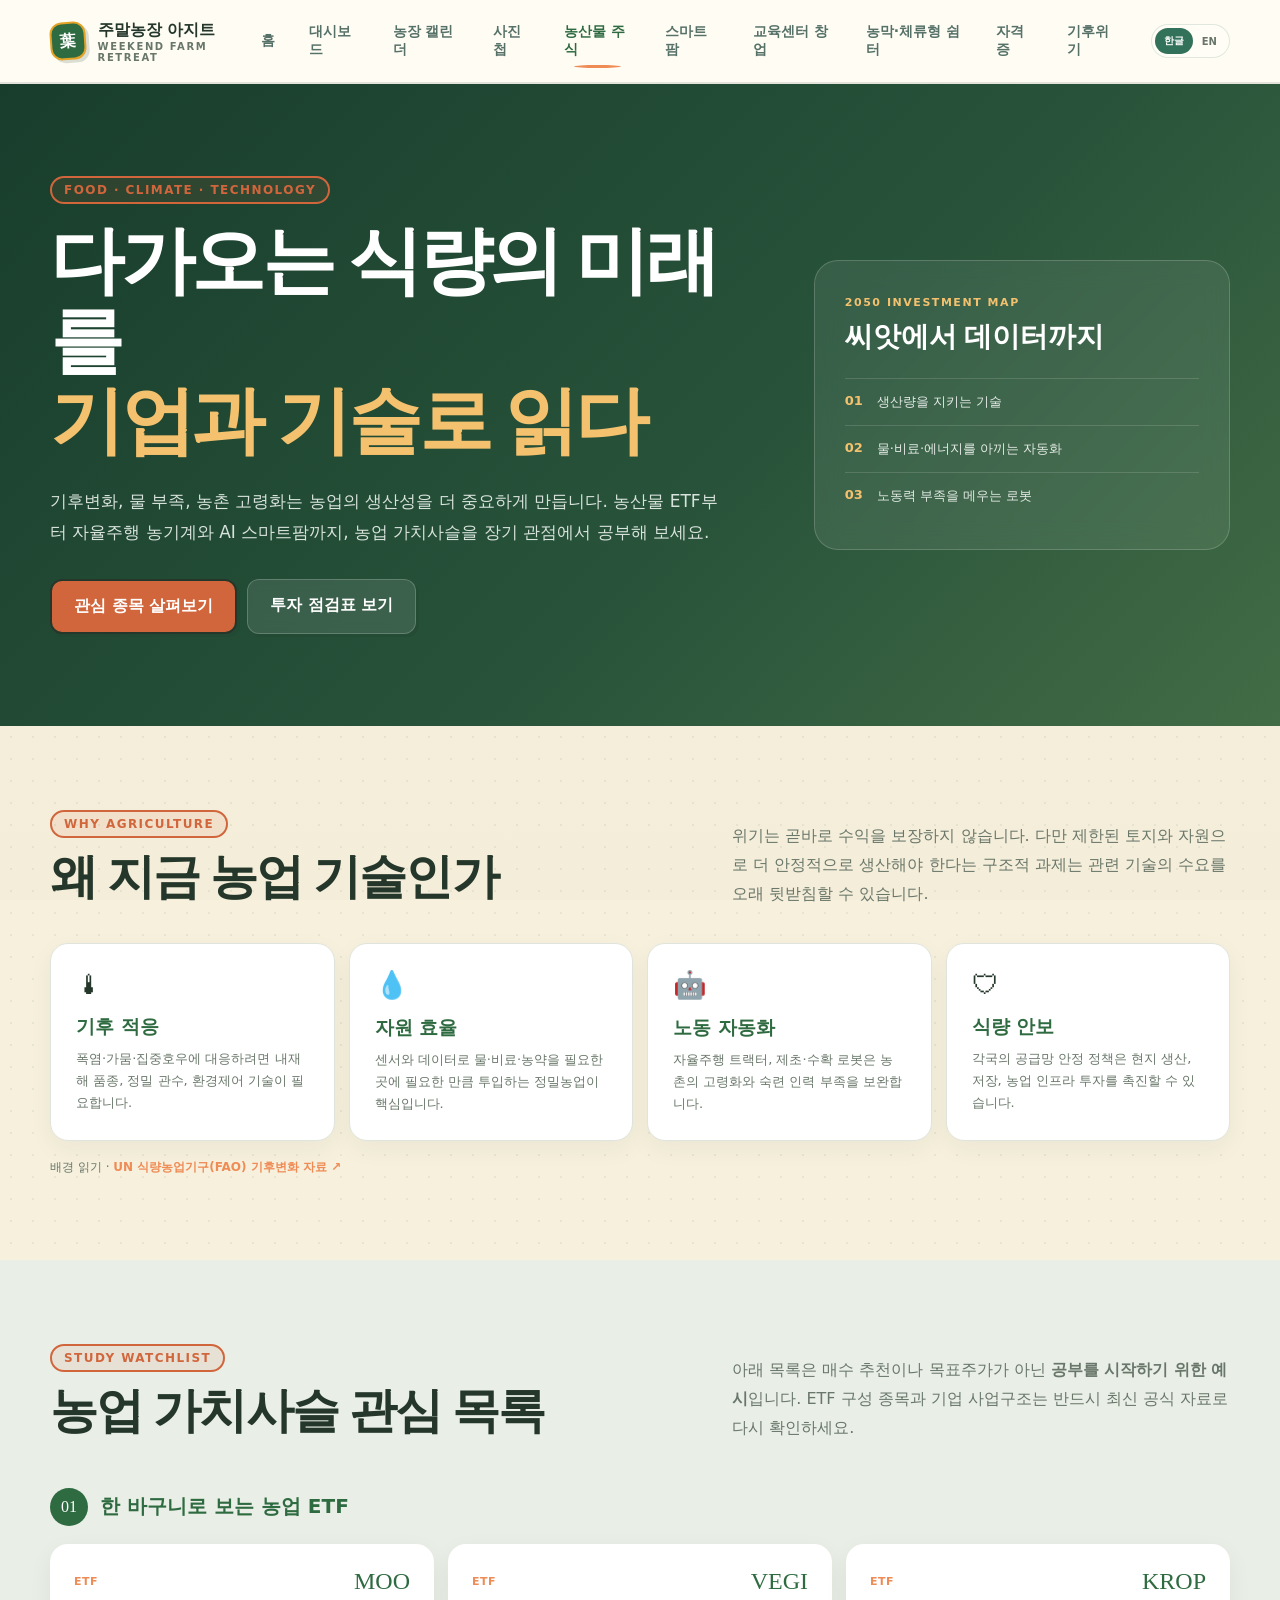
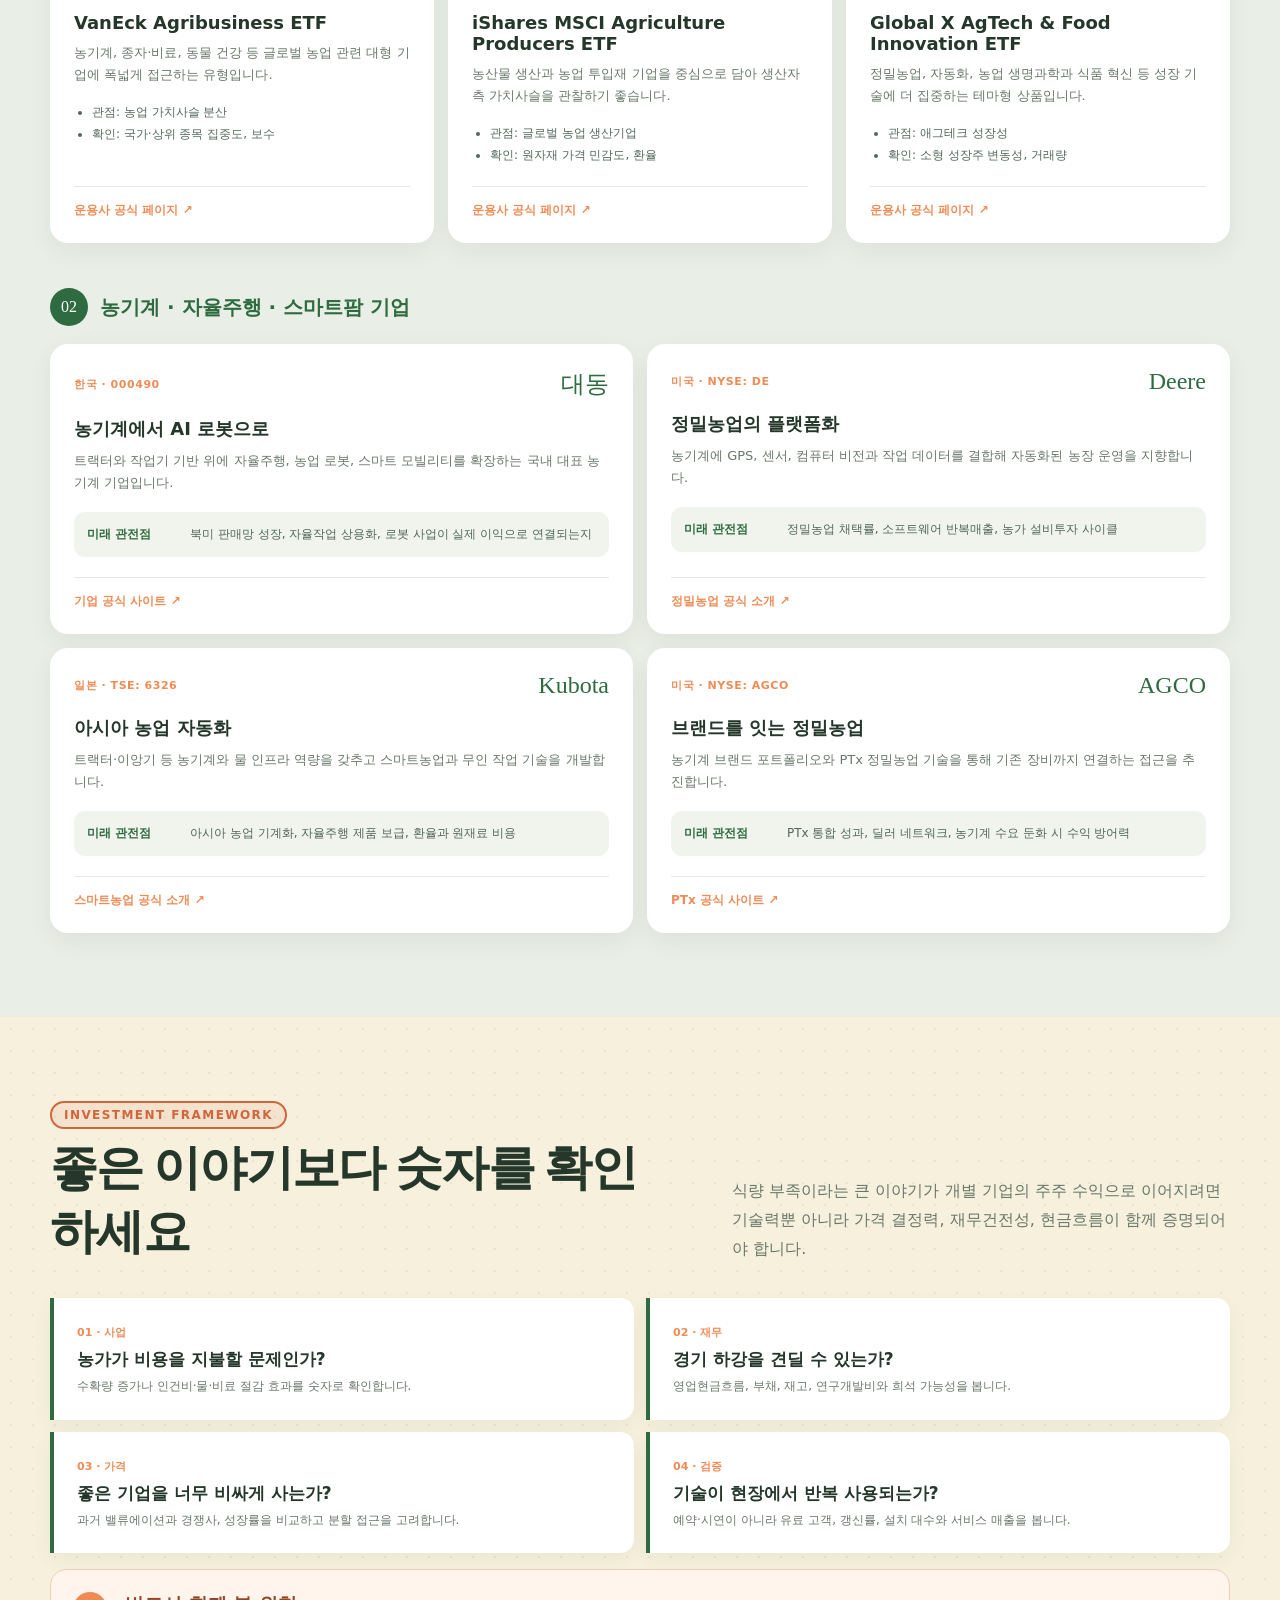
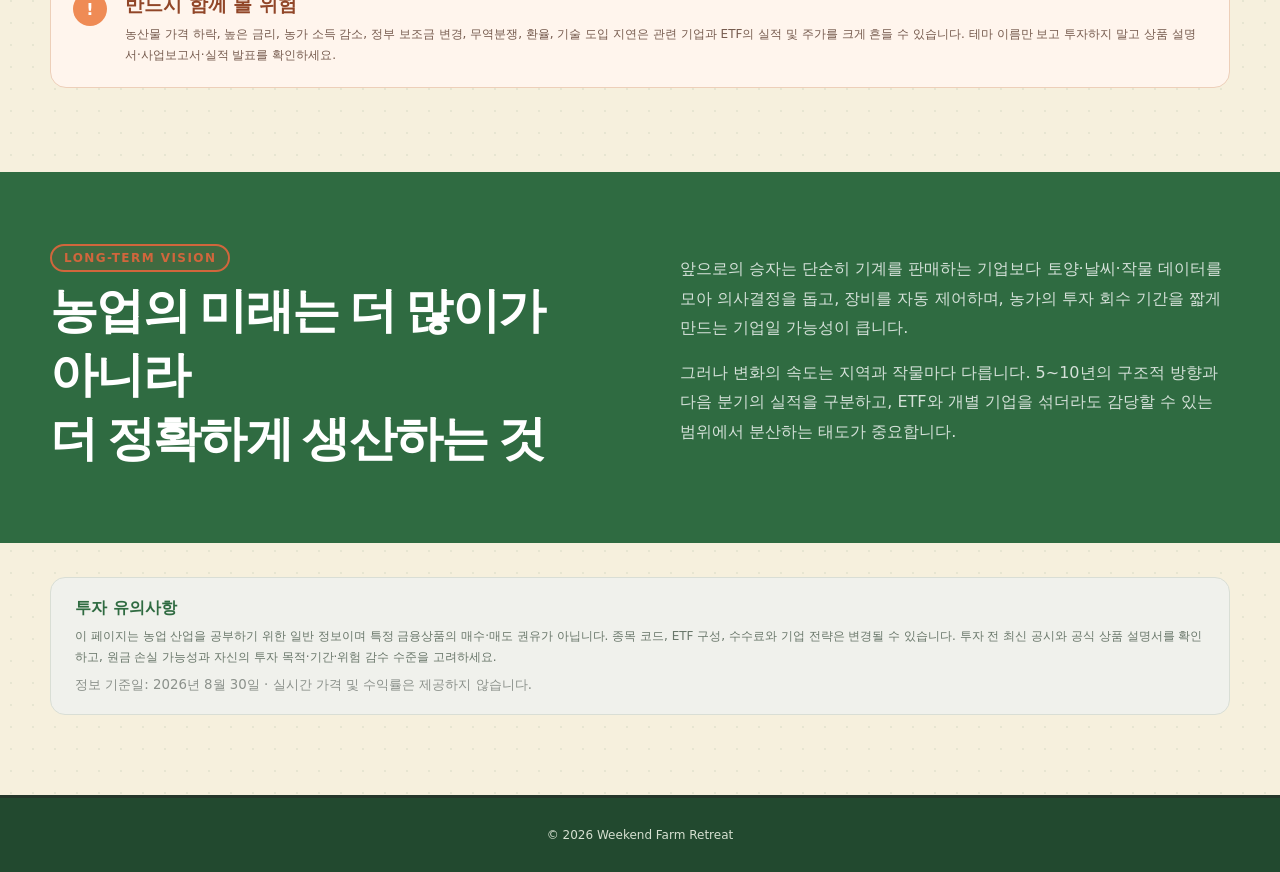
==== commit c89a656b: "Add climate-crisis topic linked to the value of country life New climate.html covers the 1.5°C overs" ====
--- a/docs/agri-stocks.html
+++ b/docs/agri-stocks.html
@@ -17,7 +17,7 @@
         <a href="calendar.html" data-i18n="calendar">농장 캘린더</a>
         <a href="gallery.html" data-i18n="gallery">사진첩</a>
         <a class="active" href="agri-stocks.html" data-i18n="agriStocks">농산물 주식</a>
-        <a href="smart-farm.html" data-i18n="smartFarm">스마트 팜</a><a href="edu-center.html" data-i18n="eduCenter">교육센터 창업</a><a href="farm-shelter.html" data-i18n="farmShelter">농막·체류형 쉼터</a><a href="certifications.html" data-i18n="certifications">자격증</a>
+        <a href="smart-farm.html" data-i18n="smartFarm">스마트 팜</a><a href="edu-center.html" data-i18n="eduCenter">교육센터 창업</a><a href="farm-shelter.html" data-i18n="farmShelter">농막·체류형 쉼터</a><a href="certifications.html" data-i18n="certifications">자격증</a><a href="climate.html" data-i18n="climate">기후위기</a>
         <div class="language-toggle" aria-label="언어 선택"><button type="button" data-lang="ko">한글</button><button type="button" data-lang="en">EN</button></div>
       </div>
     </nav>
--- a/docs/styles.css
+++ b/docs/styles.css
@@ -789,6 +789,110 @@
 .edu-list li::marker { color: var(--leaf); }
 .edu-list b { color: #33503d; font-weight: 800; }
 
+/* --- Climate page: cool/warm split hero --- */
+.climate-hero {
+  position: relative;
+  display: grid;
+  grid-template-columns: auto 1fr;
+  gap: 28px;
+  align-items: center;
+  margin-top: 8px;
+  padding: 32px 34px;
+  overflow: hidden;
+  border-radius: 34px 20px 34px 20px;
+  color: #fff;
+  background:
+    radial-gradient(120% 140% at 0% 50%, rgba(74,107,82,.95) 0%, rgba(93,140,150,.9) 34%, transparent 55%),
+    linear-gradient(105deg, #4a6b52 0%, #5d8c96 42%, #c9803f 66%, #b0472f 100%);
+  box-shadow: var(--pigment-shadow);
+}
+.climate-hero::after {
+  content: "";
+  position: absolute; inset: 0;
+  pointer-events: none;
+  background-image: var(--paper-grain);
+  background-size: 180px 180px;
+  opacity: .16; mix-blend-mode: overlay;
+}
+.climate-hero-figure {
+  position: relative; z-index: 1;
+  display: grid; place-items: center;
+  width: 128px; height: 128px;
+  border-radius: 50% 46% 54% 44%;
+  background: rgba(255,255,255,.16);
+  box-shadow: inset 0 0 0 2px rgba(255,255,255,.35);
+  text-align: center;
+}
+.climate-hero-figure strong { font-family: Georgia, "Noto Serif KR", serif; font-size: 46px; line-height: 1; }
+.climate-hero-figure strong span { font-size: 20px; }
+.climate-hero-figure small { display: block; margin-top: 6px; font-size: 11px; opacity: .9; }
+.climate-hero-body { position: relative; z-index: 1; }
+.climate-hero-body .eyebrow { color: #ffe0b0; }
+.climate-hero-body h2 {
+  margin: 8px 0 10px;
+  font-family: "Nanum Myeongjo", "Noto Serif KR", Georgia, serif;
+  font-size: clamp(21px, 2.9vw, 31px); line-height: 1.3;
+}
+.climate-hero-body p { margin: 0; max-width: 720px; color: #f4ece2; line-height: 1.8; }
+.climate-hero-body strong { color: #fff; }
+
+/* "지금 무슨 일이" 배너: warm-tinted highlight */
+.cert-highlight.climate-now {
+  background:
+    radial-gradient(60% 90% at 12% 10%, rgba(201,128,63,.6) 0%, transparent 60%),
+    radial-gradient(70% 100% at 92% 92%, rgba(150,60,40,.6) 0%, transparent 62%),
+    linear-gradient(150deg, #a9663f 0%, #8a4a35 60%, #6d3a2c 100%);
+}
+.cert-highlight.climate-now .eyebrow { color: #ffe0b0; }
+
+/* Connection lead paragraph */
+.relate-lead { grid-column: 1 / -1; }
+.relate-lead p { margin: 0; color: #4f5a4b; font-size: 15px; line-height: 1.9; }
+.relate-lead strong { color: #33503d; }
+
+/* --- Homepage climate teaser --- */
+.climate-cta { padding: 8px 0 4px; }
+.climate-cta-inner {
+  display: grid;
+  grid-template-columns: auto 1fr auto;
+  align-items: center;
+  gap: 24px;
+  padding: 26px 30px;
+  border-radius: 30px 18px 30px 18px;
+  color: #fff;
+  background:
+    radial-gradient(120% 160% at 0% 50%, rgba(74,107,82,.96) 0%, rgba(93,140,150,.9) 32%, transparent 56%),
+    linear-gradient(105deg, #4a6b52 0%, #5d8c96 44%, #c9803f 70%, #b0472f 100%);
+  box-shadow: var(--pigment-shadow);
+  transition: transform .25s ease, box-shadow .25s ease;
+}
+.climate-cta-inner:hover { transform: translateY(-4px); box-shadow: 0 30px 50px -24px rgba(74,96,70,.6); }
+.climate-cta-badge {
+  display: grid; place-items: center;
+  width: 84px; height: 84px; flex: 0 0 84px;
+  border-radius: 50% 46% 54% 44%;
+  background: rgba(255,255,255,.16);
+  box-shadow: inset 0 0 0 2px rgba(255,255,255,.35);
+}
+.climate-cta-badge strong { font-family: Georgia, serif; font-size: 30px; line-height: 1; }
+.climate-cta-badge strong span { font-size: 15px; }
+.climate-cta .eyebrow { color: #ffe0b0; }
+.climate-cta-body h2 {
+  margin: 6px 0 8px;
+  font-family: "Nanum Myeongjo", "Noto Serif KR", Georgia, serif;
+  font-size: clamp(19px, 2.3vw, 27px); line-height: 1.35; color: #fff;
+}
+.climate-cta-body p { margin: 0; max-width: 640px; color: #f1e9df; line-height: 1.7; font-size: 14px; }
+.climate-cta-arrow { flex: 0 0 auto; font-weight: 800; color: #ffe4c2; white-space: nowrap; }
+
+@media (max-width: 800px) {
+  .climate-hero { grid-template-columns: 1fr; }
+  .climate-hero-figure { width: 96px; height: 96px; }
+  .climate-hero-figure strong { font-size: 36px; }
+  .climate-cta-inner { grid-template-columns: 1fr; text-align: left; gap: 14px; }
+  .climate-cta-arrow { justify-self: start; }
+}
+
 /* Bottom notice */
 .cert-notice {
   margin-top: 40px;
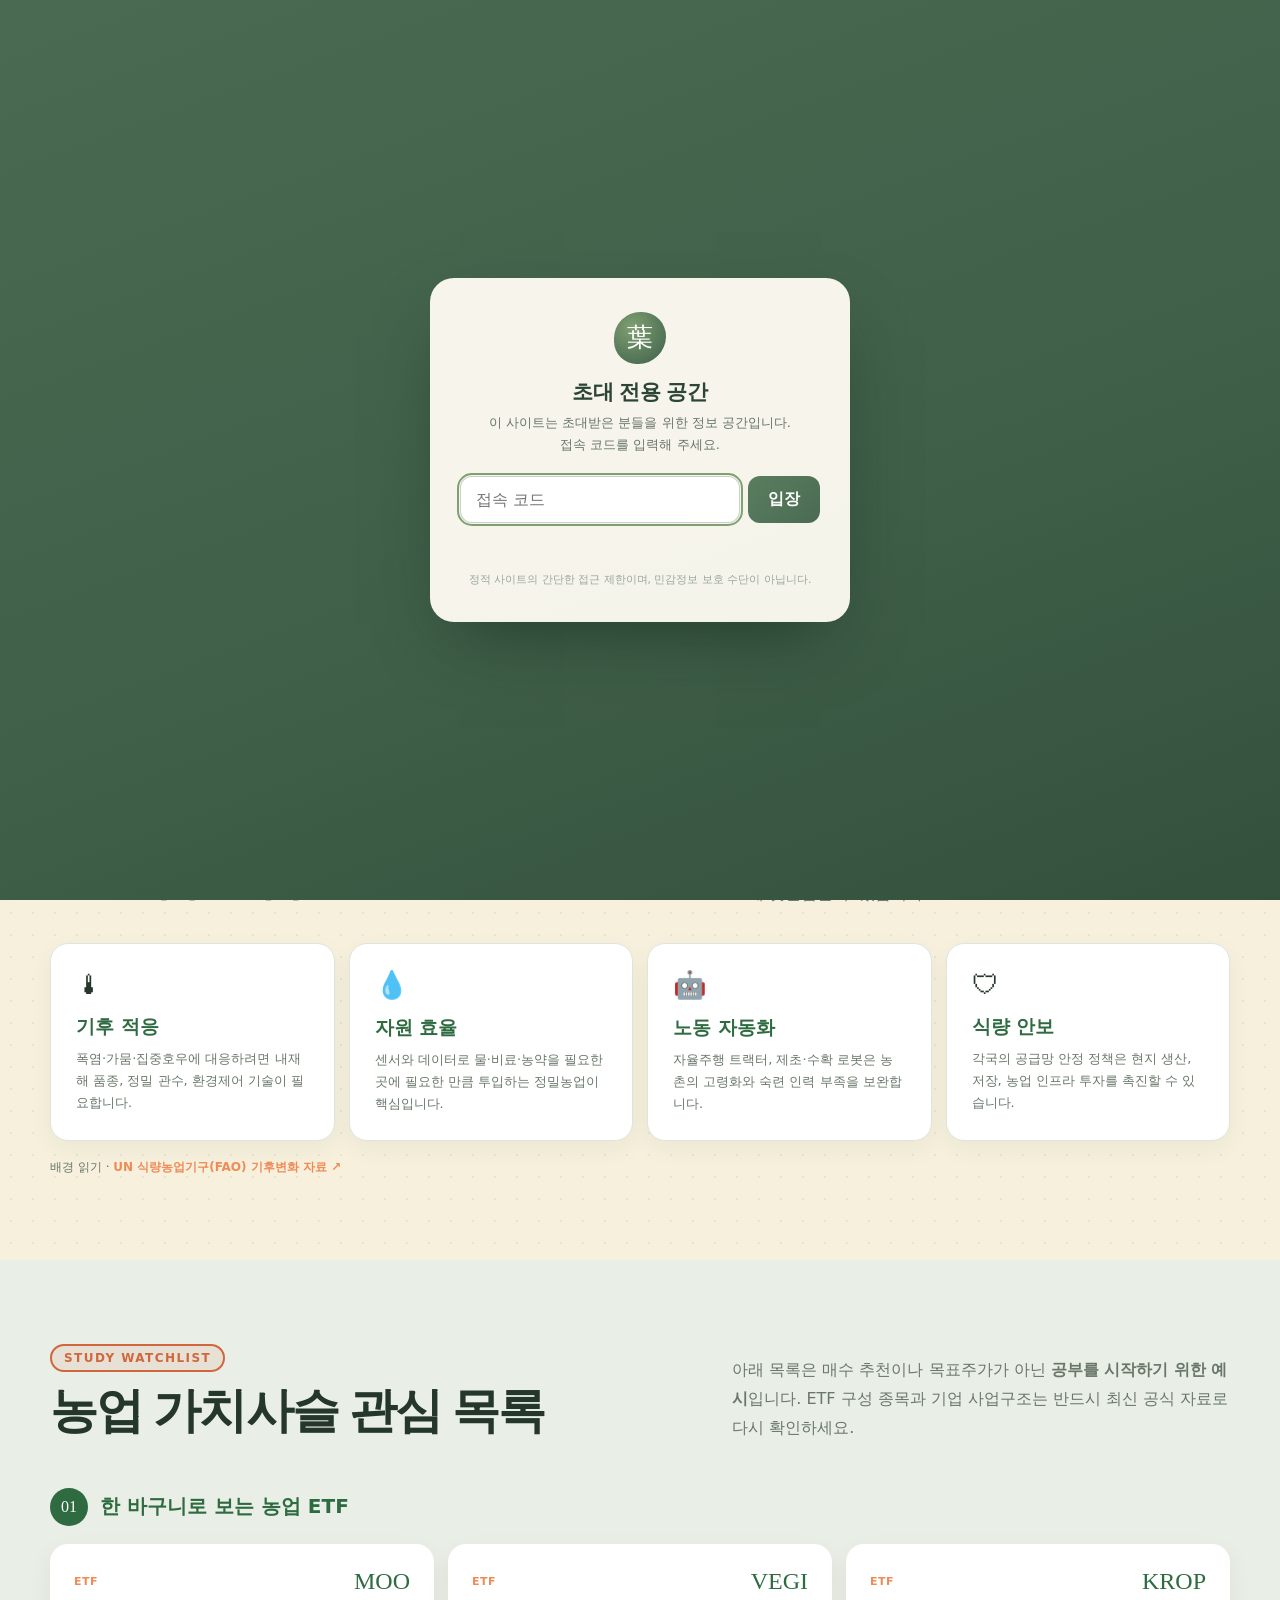
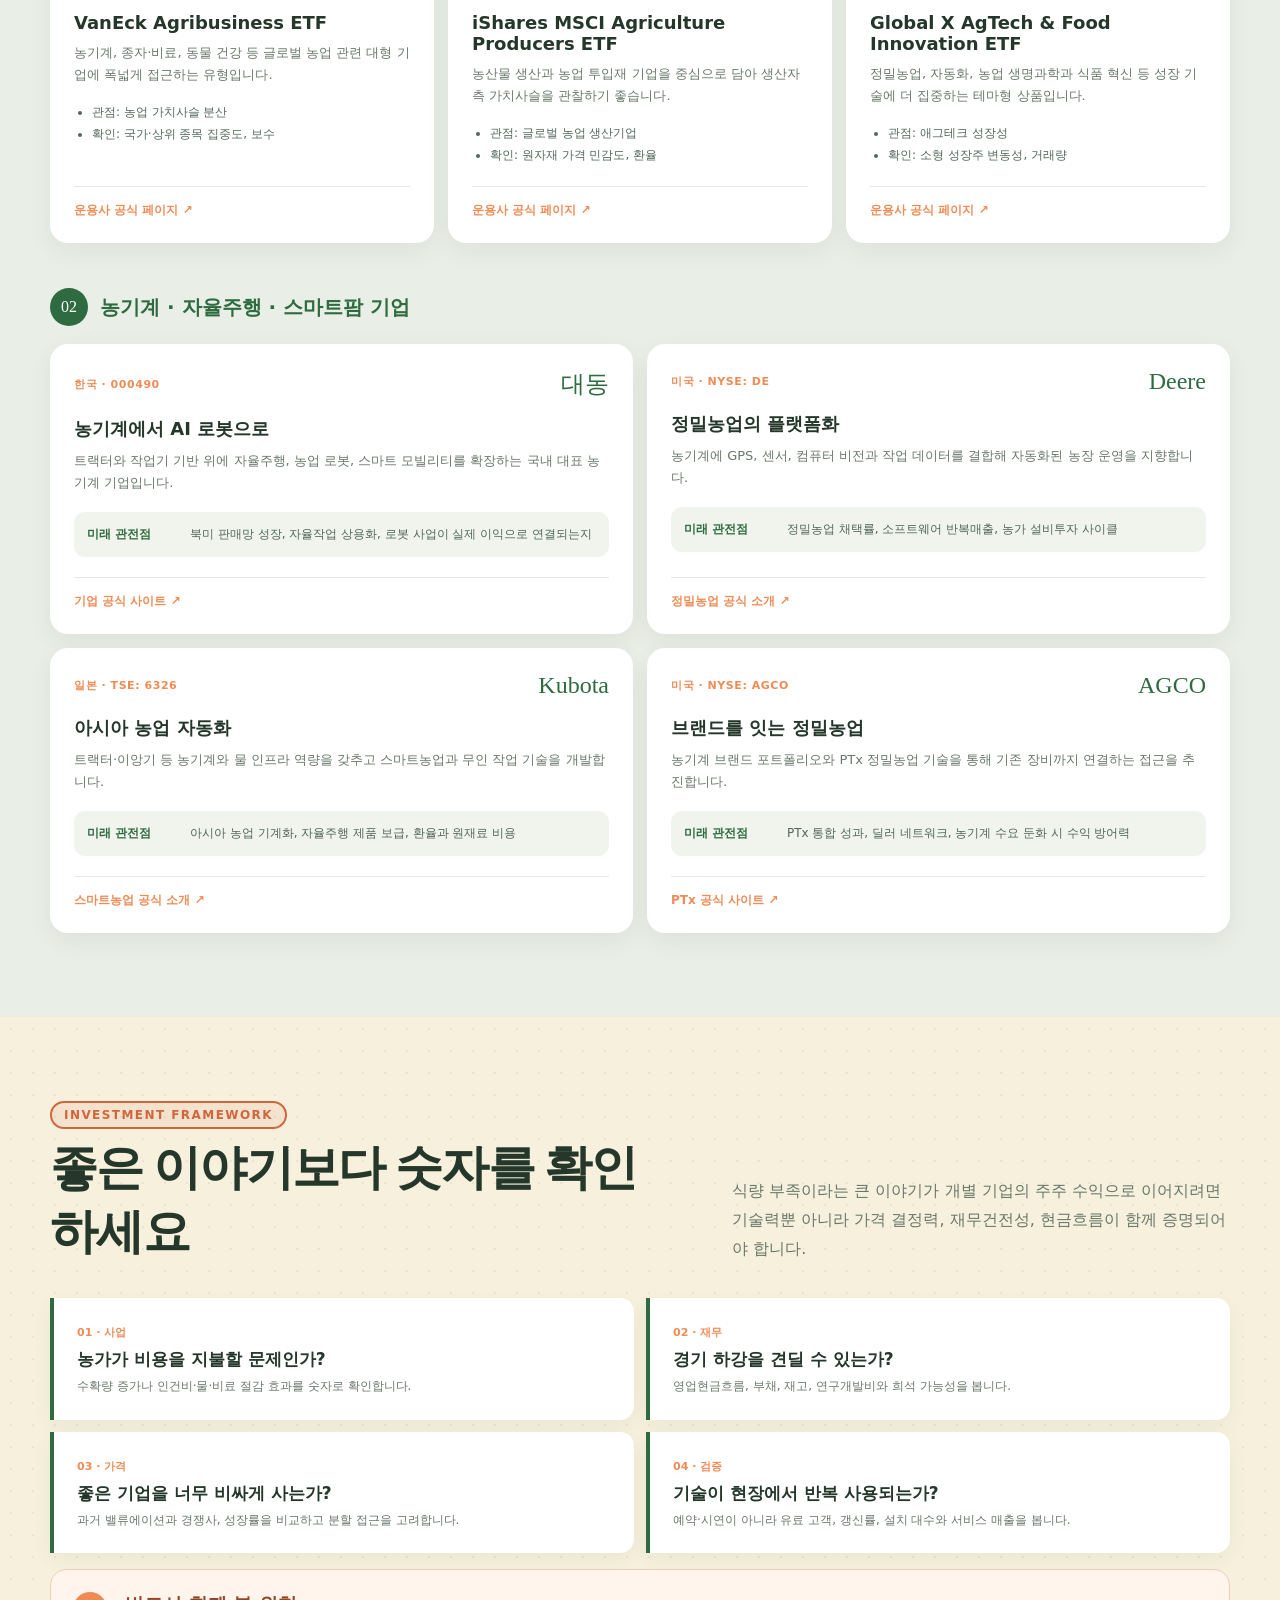
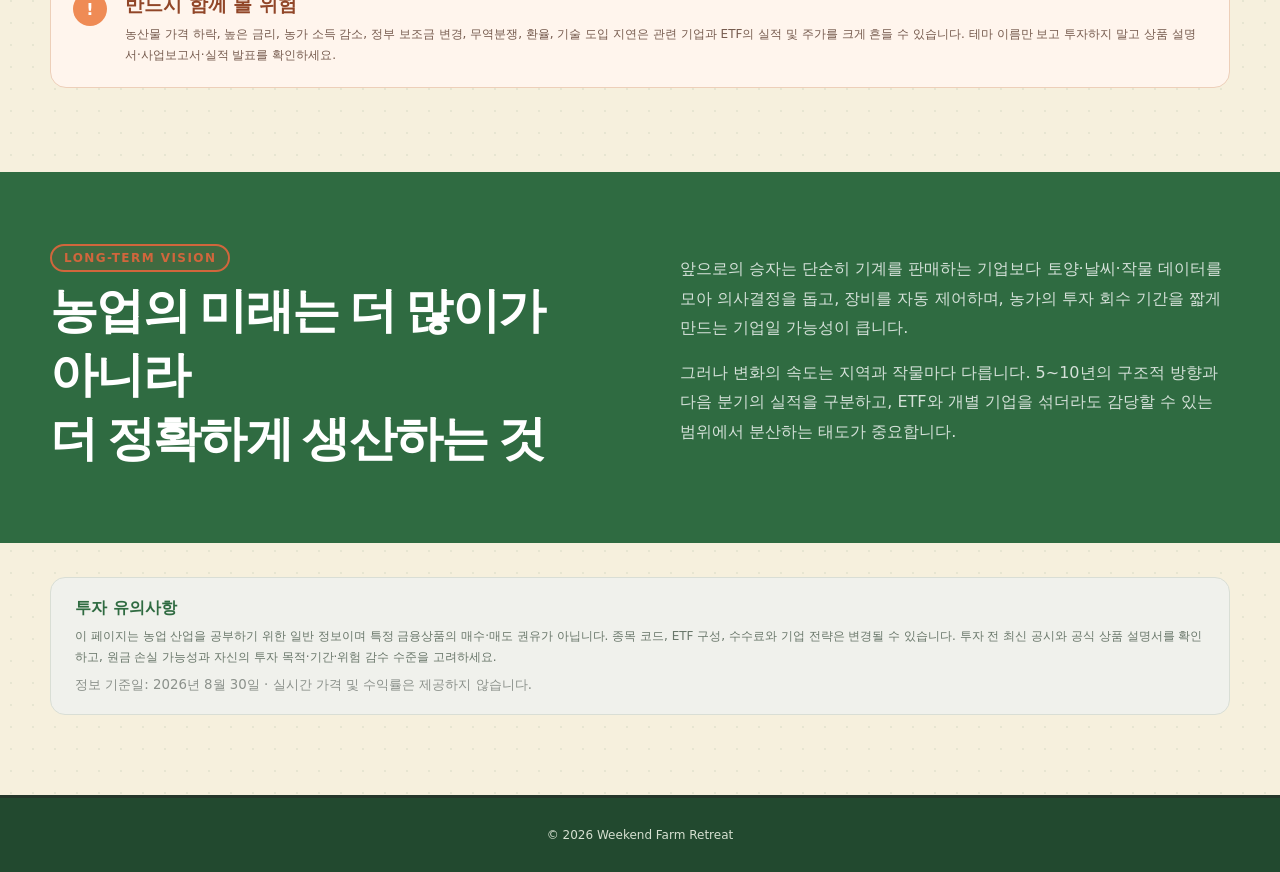
==== commit 9c4448a3: "Add simple client-side access-code gate Invited-users-only gate for the static site: - docs/assets/s" ====
--- a/docs/agri-stocks.html
+++ b/docs/agri-stocks.html
@@ -6,6 +6,7 @@
   <title>농산물 주식 | 주말농장 아지트</title>
   <meta name="description" content="기후위기와 식량안보 시대의 농업 ETF, 농기계, AI 스마트팜 기업을 공부하는 장기 투자 안내서">
   <link rel="stylesheet" href="styles.css">
+  <script src="assets/site.js" defer></script>
 </head>
 <body>
   <header class="site-header">
